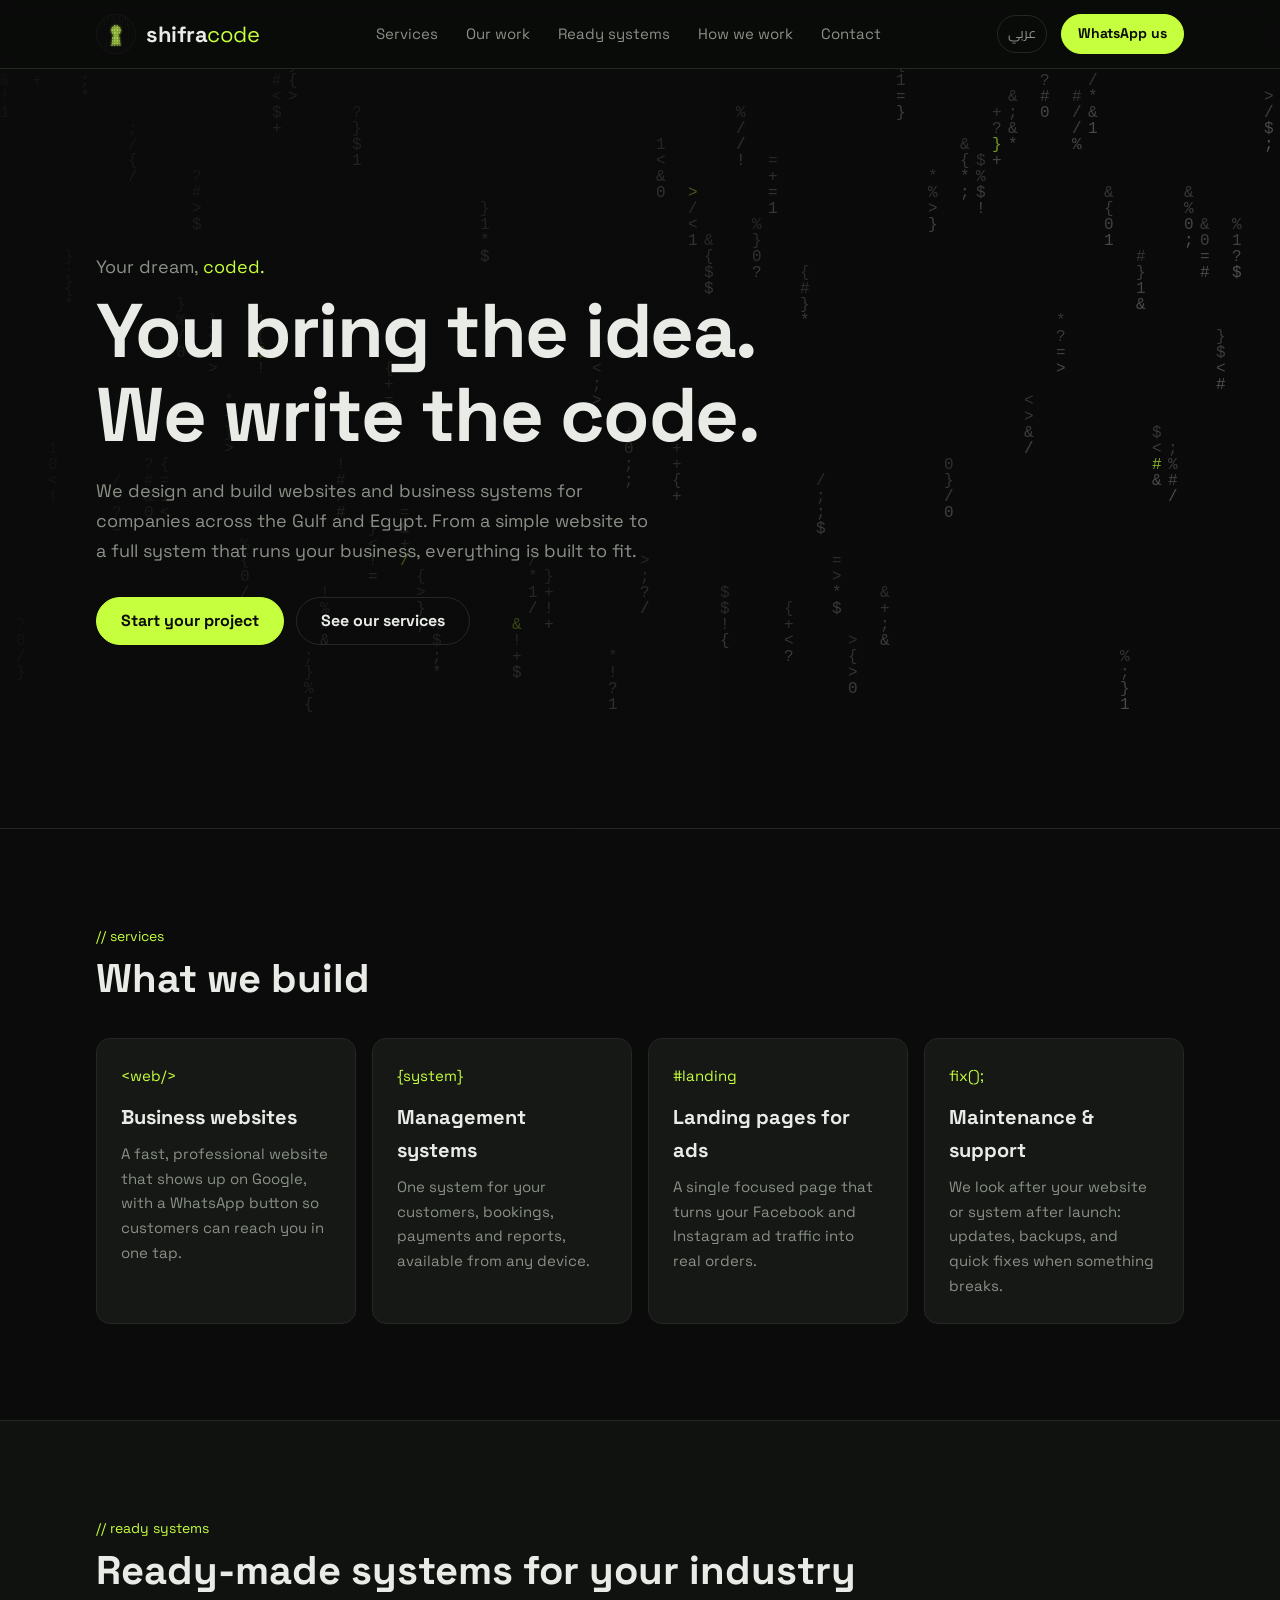
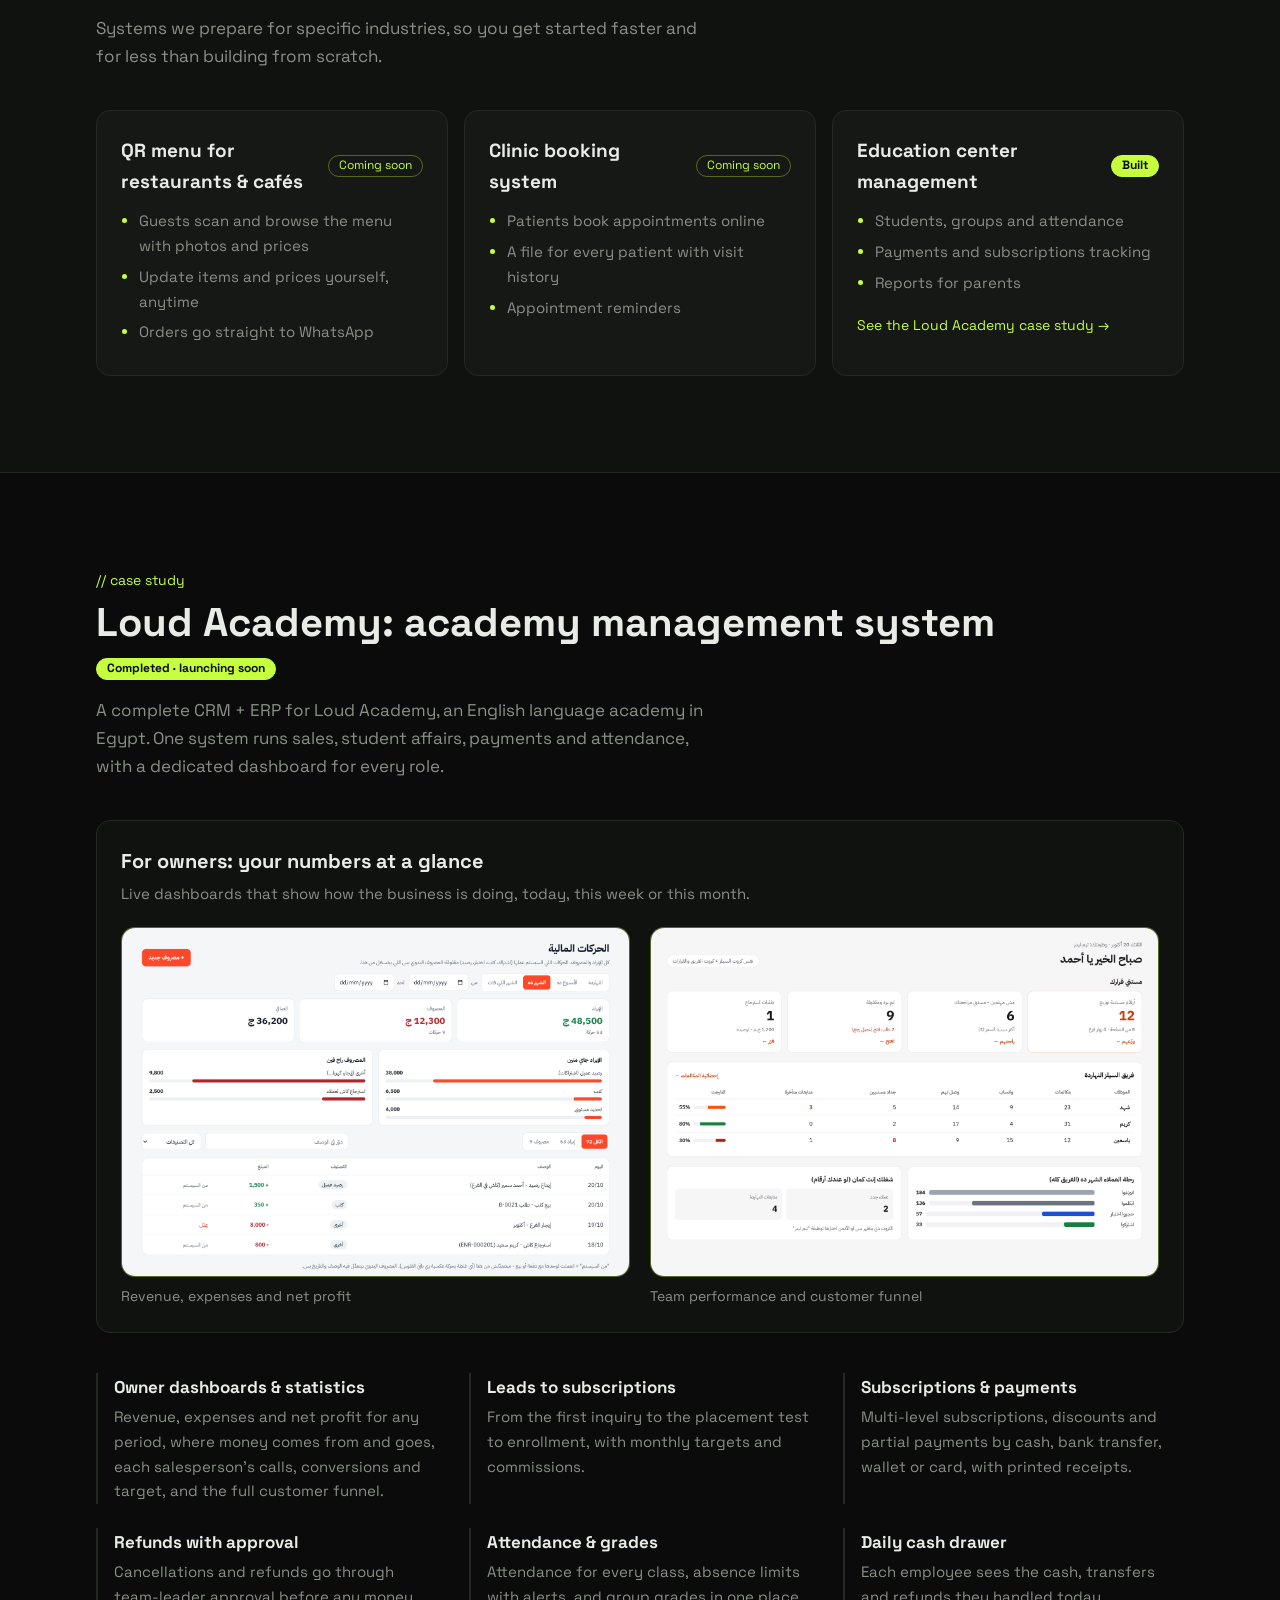
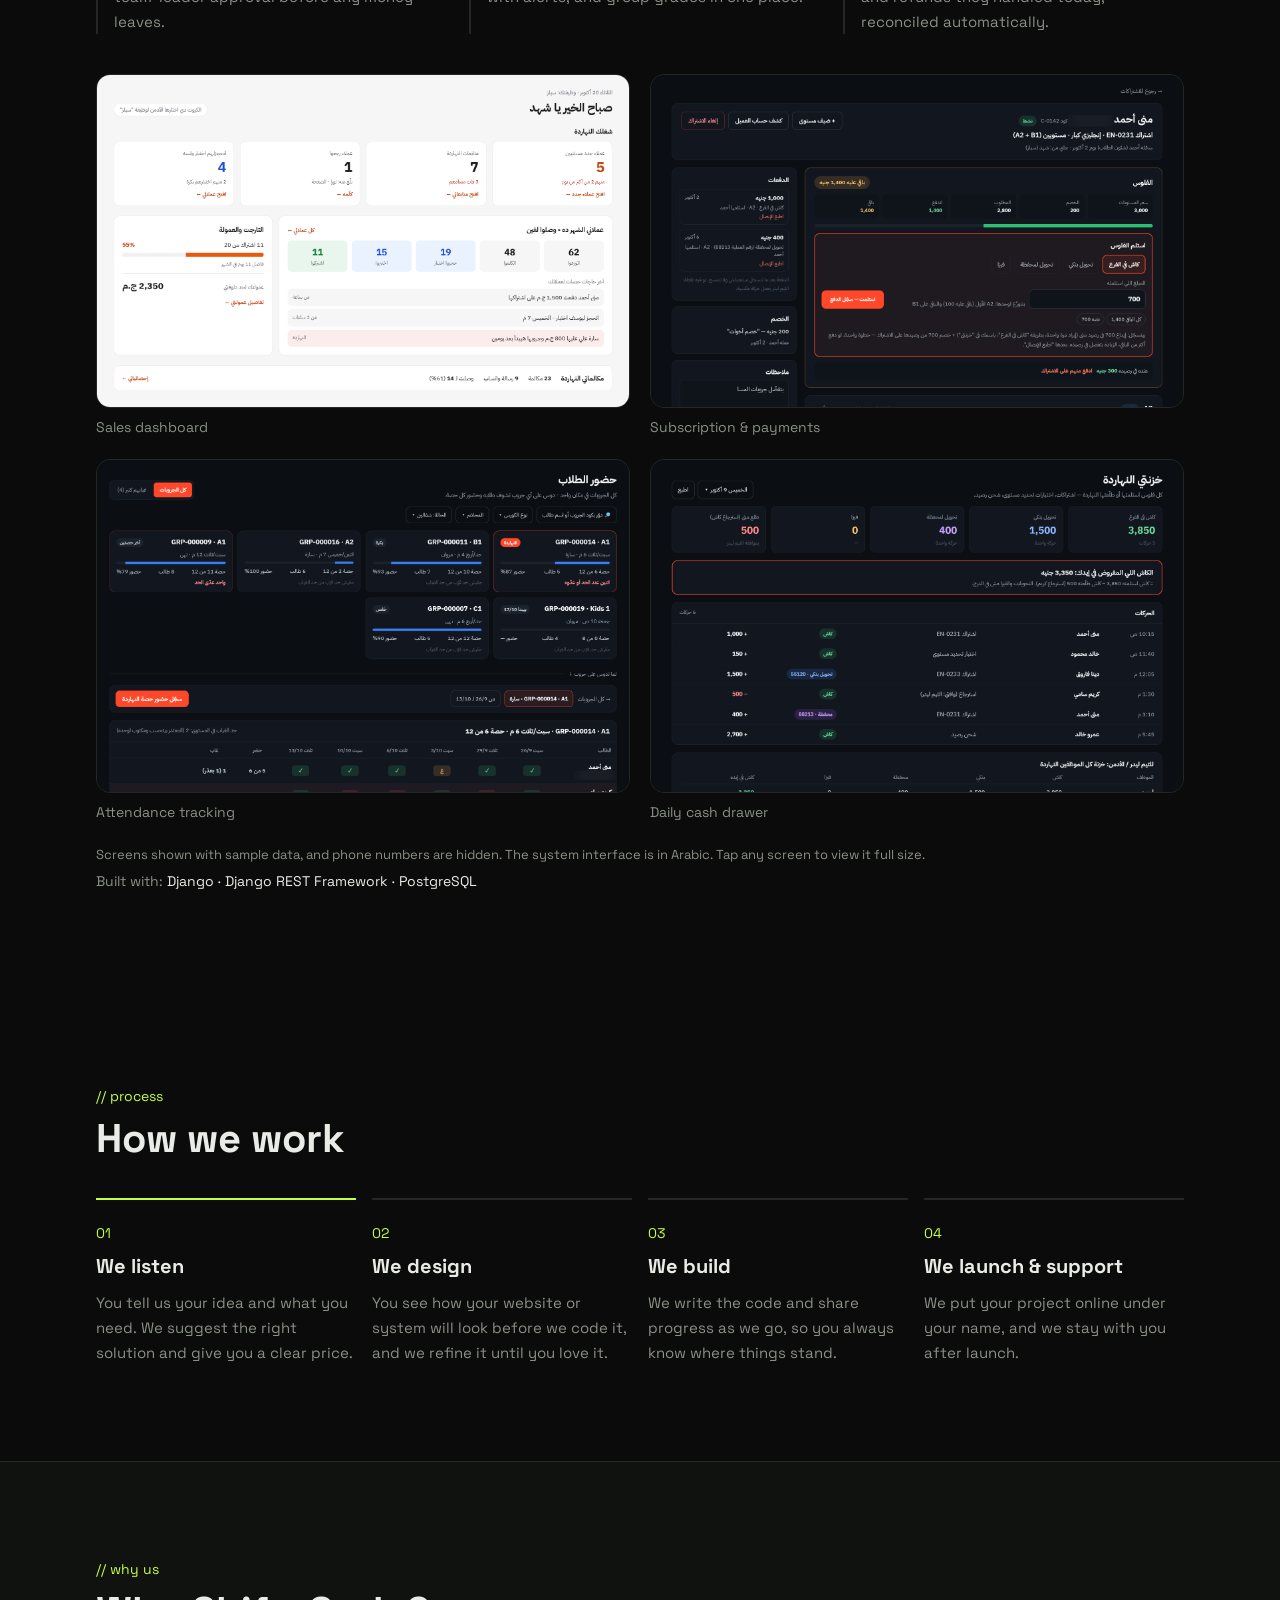
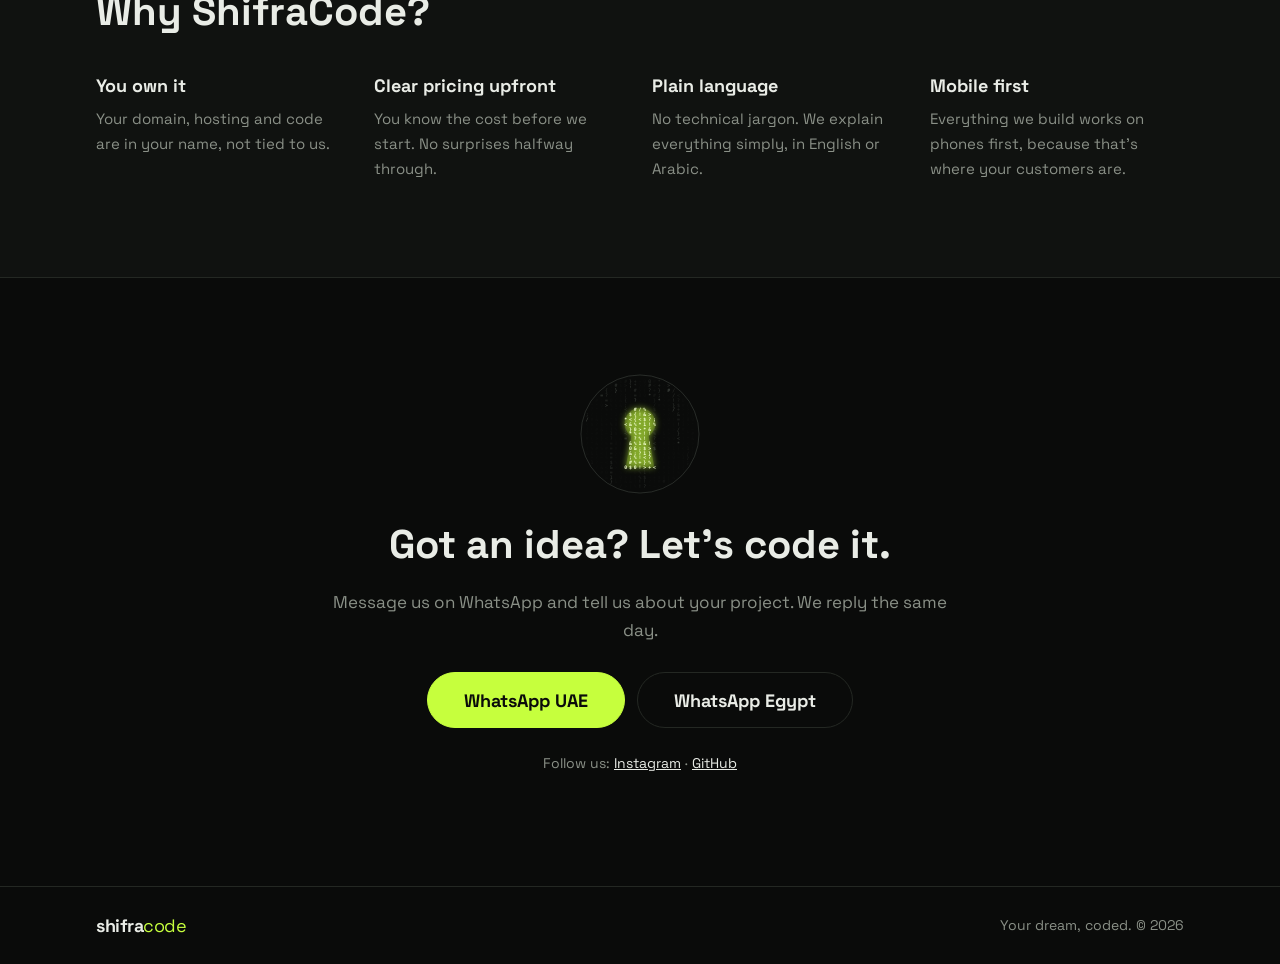
==== index.html @ d81c8a31 "Feature owner dashboards and statistics in the Loud Academy case study Co-Authored-By: Claude Opus 5" ====
<!doctype html>
<html lang="en" dir="ltr">
<head>
  <meta charset="utf-8">
  <meta name="viewport" content="width=device-width, initial-scale=1">
  <title>ShifraCode | Websites &amp; business systems</title>
  <meta name="description" content="ShifraCode designs and builds websites and business systems for companies in the Gulf and Egypt. Your dream, coded.">
  <meta name="theme-color" content="#0A0B0A">

  <!-- How the link looks when shared on WhatsApp or Facebook -->
  <meta property="og:title" content="ShifraCode">
  <meta property="og:description" content="Websites and business systems. Your dream, coded.">
  <meta property="og:image" content="https://shifracode.github.io/assets/share.png">
  <meta property="og:url" content="https://shifracode.github.io/">
  <meta property="og:type" content="website">
  <meta property="og:locale" content="en_US">
  <link rel="alternate" hreflang="en" href="https://shifracode.github.io/">
  <link rel="alternate" hreflang="ar" href="https://shifracode.github.io/ar/">

  <link rel="icon" href="assets/logo.svg" type="image/svg+xml">
  <link rel="preconnect" href="https://fonts.googleapis.com">
  <link rel="preconnect" href="https://fonts.gstatic.com" crossorigin>
  <link href="https://fonts.googleapis.com/css2?family=Cairo:wght@400;600;700;800&family=Space+Grotesk:wght@400;500;700&display=swap" rel="stylesheet">
  <link rel="stylesheet" href="style.css">
</head>
<body>

  <!-- ===== Header ===== -->
  <header class="header">
    <div class="container header__inner">
      <a href="./" class="brand" aria-label="ShifraCode home">
        <img src="assets/logo.svg" alt="" width="40" height="40">
        <span class="brand__name"><b>shifra</b><i>code</i></span>
      </a>
      <nav class="nav" aria-label="Main">
        <a href="#services">Services</a>
        <a href="#work">Our work</a>
        <a href="#products">Ready systems</a>
        <a href="#process">How we work</a>
        <a href="#contact">Contact</a>
      </nav>
      <div class="header__actions">
        <a class="lang" href="ar/" hreflang="ar" lang="ar">عربي</a>
        <a class="btn btn--small js-whatsapp" href="#contact">WhatsApp us</a>
      </div>
    </div>
  </header>

  <main id="top">

    <!-- ===== Hero ===== -->
    <section class="hero">
      <canvas class="hero__rain" aria-hidden="true"></canvas>
      <div class="container hero__inner">
        <p class="hero__tag">Your dream, <span>coded.</span></p>
        <h1 class="hero__title">You bring the idea.<br>We write the code.</h1>
        <p class="hero__text">
          We design and build websites and business systems for companies across the Gulf and Egypt.
          From a simple website to a full system that runs your business, everything is built to fit.
        </p>
        <div class="hero__actions">
          <a class="btn js-whatsapp" href="#contact">Start your project</a>
          <a class="btn btn--ghost" href="#services">See our services</a>
        </div>
      </div>
    </section>

    <!-- ===== Services ===== -->
    <section class="section" id="services">
      <div class="container">
        <p class="eyebrow">// services</p>
        <h2 class="section__title">What we build</h2>
        <div class="cards">
          <article class="card">
            <span class="card__code">&lt;web/&gt;</span>
            <h3>Business websites</h3>
            <p>A fast, professional website that shows up on Google, with a WhatsApp button so customers can reach you in one tap.</p>
          </article>
          <article class="card">
            <span class="card__code">{system}</span>
            <h3>Management systems</h3>
            <p>One system for your customers, bookings, payments and reports, available from any device.</p>
          </article>
          <article class="card">
            <span class="card__code">#landing</span>
            <h3>Landing pages for ads</h3>
            <p>A single focused page that turns your Facebook and Instagram ad traffic into real orders.</p>
          </article>
          <article class="card">
            <span class="card__code">fix();</span>
            <h3>Maintenance &amp; support</h3>
            <p>We look after your website or system after launch: updates, backups, and quick fixes when something breaks.</p>
          </article>
        </div>
      </div>
    </section>

    <!-- ===== Ready systems ===== -->
    <section class="section section--alt" id="products">
      <div class="container">
        <p class="eyebrow">// ready systems</p>
        <h2 class="section__title">Ready-made systems for your industry</h2>
        <p class="section__lead">Systems we prepare for specific industries, so you get started faster and for less than building from scratch.</p>
        <div class="products">
          <article class="product">
            <div class="product__head">
              <h3>QR menu for restaurants &amp; cafés</h3>
              <span class="badge">Coming soon</span>
            </div>
            <ul>
              <li>Guests scan and browse the menu with photos and prices</li>
              <li>Update items and prices yourself, anytime</li>
              <li>Orders go straight to WhatsApp</li>
            </ul>
          </article>
          <article class="product">
            <div class="product__head">
              <h3>Clinic booking system</h3>
              <span class="badge">Coming soon</span>
            </div>
            <ul>
              <li>Patients book appointments online</li>
              <li>A file for every patient with visit history</li>
              <li>Appointment reminders</li>
            </ul>
          </article>
          <article class="product">
            <div class="product__head">
              <h3>Education center management</h3>
              <span class="badge badge--done">Built</span>
            </div>
            <ul>
              <li>Students, groups and attendance</li>
              <li>Payments and subscriptions tracking</li>
              <li>Reports for parents</li>
            </ul>
            <a class="product__link" href="#work">See the Loud Academy case study &rarr;</a>
          </article>
        </div>
      </div>
    </section>

    <!-- ===== Case study: Loud Academy ===== -->
    <section class="section" id="work">
      <div class="container">
        <p class="eyebrow">// case study</p>
        <div class="work__head">
          <h2 class="section__title">Loud Academy: academy management system</h2>
          <span class="badge badge--done">Completed · launching soon</span>
        </div>
        <p class="section__lead">A complete CRM + ERP for Loud Academy, an English language academy in Egypt. One system runs sales, student affairs, payments and attendance, with a dedicated dashboard for every role.</p>
        <div class="work__featured">
          <h3 class="work__featured-title">For owners: your numbers at a glance</h3>
          <p class="work__featured-sub">Live dashboards that show how the business is doing, today, this week or this month.</p>
          <div class="shots"><figure class="shot shot--feature"><a href="assets/work/finance.png" target="_blank" rel="noopener"><img src="assets/work/finance.png" alt="Revenue, expenses and net profit" loading="lazy" width="1600" height="1400"></a><figcaption>Revenue, expenses and net profit</figcaption></figure><figure class="shot shot--feature"><a href="assets/work/team.png" target="_blank" rel="noopener"><img src="assets/work/team.png" alt="Team performance and customer funnel" loading="lazy" width="1600" height="1400"></a><figcaption>Team performance and customer funnel</figcaption></figure></div>
        </div>
        <ul class="work__feats"><li class="work__feat"><h3>Owner dashboards &amp; statistics</h3><p>Revenue, expenses and net profit for any period, where money comes from and goes, each salesperson&#39;s calls, conversions and target, and the full customer funnel.</p></li><li class="work__feat"><h3>Leads to subscriptions</h3><p>From the first inquiry to the placement test to enrollment, with monthly targets and commissions.</p></li><li class="work__feat"><h3>Subscriptions &amp; payments</h3><p>Multi-level subscriptions, discounts and partial payments by cash, bank transfer, wallet or card, with printed receipts.</p></li><li class="work__feat"><h3>Refunds with approval</h3><p>Cancellations and refunds go through team-leader approval before any money leaves.</p></li><li class="work__feat"><h3>Attendance &amp; grades</h3><p>Attendance for every class, absence limits with alerts, and group grades in one place.</p></li><li class="work__feat"><h3>Daily cash drawer</h3><p>Each employee sees the cash, transfers and refunds they handled today, reconciled automatically.</p></li></ul>
        <div class="shots"><figure class="shot"><a href="assets/work/sales.png" target="_blank" rel="noopener"><img src="assets/work/sales.png" alt="Sales dashboard" loading="lazy" width="1600" height="1000"></a><figcaption>Sales dashboard</figcaption></figure><figure class="shot"><a href="assets/work/subscription.png" target="_blank" rel="noopener"><img src="assets/work/subscription.png" alt="Subscription &amp; payments" loading="lazy" width="1600" height="1000"></a><figcaption>Subscription &amp; payments</figcaption></figure><figure class="shot"><a href="assets/work/attendance.png" target="_blank" rel="noopener"><img src="assets/work/attendance.png" alt="Attendance tracking" loading="lazy" width="1600" height="1000"></a><figcaption>Attendance tracking</figcaption></figure><figure class="shot"><a href="assets/work/cashbox.png" target="_blank" rel="noopener"><img src="assets/work/cashbox.png" alt="Daily cash drawer" loading="lazy" width="1600" height="1000"></a><figcaption>Daily cash drawer</figcaption></figure></div>
        <p class="work__note">Screens shown with sample data, and phone numbers are hidden. The system interface is in Arabic. Tap any screen to view it full size.</p>
        <p class="work__stack"><span>Built with:</span> <span lang="en" dir="ltr">Django · Django REST Framework · PostgreSQL</span></p>
      </div>
    </section>

    <!-- ===== Process ===== -->
    <section class="section" id="process">
      <div class="container">
        <p class="eyebrow">// process</p>
        <h2 class="section__title">How we work</h2>
        <ol class="steps">
          <li class="step">
            <span class="step__num">01</span>
            <h3>We listen</h3>
            <p>You tell us your idea and what you need. We suggest the right solution and give you a clear price.</p>
          </li>
          <li class="step">
            <span class="step__num">02</span>
            <h3>We design</h3>
            <p>You see how your website or system will look before we code it, and we refine it until you love it.</p>
          </li>
          <li class="step">
            <span class="step__num">03</span>
            <h3>We build</h3>
            <p>We write the code and share progress as we go, so you always know where things stand.</p>
          </li>
          <li class="step">
            <span class="step__num">04</span>
            <h3>We launch &amp; support</h3>
            <p>We put your project online under your name, and we stay with you after launch.</p>
          </li>
        </ol>
      </div>
    </section>

    <!-- ===== Why us ===== -->
    <section class="section section--alt">
      <div class="container">
        <p class="eyebrow">// why us</p>
        <h2 class="section__title">Why ShifraCode?</h2>
        <div class="why">
          <div class="why__item">
            <h3>You own it</h3>
            <p>Your domain, hosting and code are in your name, not tied to us.</p>
          </div>
          <div class="why__item">
            <h3>Clear pricing upfront</h3>
            <p>You know the cost before we start. No surprises halfway through.</p>
          </div>
          <div class="why__item">
            <h3>Plain language</h3>
            <p>No technical jargon. We explain everything simply, in English or Arabic.</p>
          </div>
          <div class="why__item">
            <h3>Mobile first</h3>
            <p>Everything we build works on phones first, because that's where your customers are.</p>
          </div>
        </div>
      </div>
    </section>

    <!-- ===== Contact ===== -->
    <section class="section contact" id="contact">
      <div class="container contact__inner">
        <img class="contact__logo" src="assets/logo.svg" alt="" width="120" height="120">
        <h2 class="section__title">Got an idea? Let's code it.</h2>
        <p class="section__lead">Message us on WhatsApp and tell us about your project. We reply the same day.</p>
        <div class="contact__buttons">
          <a class="btn btn--big js-whatsapp" data-wa="ae" href="#contact">WhatsApp UAE</a>
          <a class="btn btn--big btn--ghost js-whatsapp" data-wa="eg" href="#contact">WhatsApp Egypt</a>
        </div>
        <p class="contact__note">
          Follow us: <a href="https://www.instagram.com/shifracode" target="_blank" rel="noopener">Instagram</a>
          · <a href="https://github.com/shifracode" target="_blank" rel="noopener">GitHub</a>
        </p>
      </div>
    </section>

  </main>

  <footer class="footer">
    <div class="container footer__inner">
      <span class="brand__name brand__name--small"><b>shifra</b><i>code</i></span>
      <span>Your dream, coded. © <span id="year">2026</span></span>
    </div>
  </footer>

  <script src="script.js"></script>
</body>
</html>
---- style.css ----
/* =========================================
   ShifraCode: ألوان البراند
   غيّر أي لون هنا، وهيتغير في الموقع كله
   ========================================= */
:root {
  --bg: #0A0B0A;        /* الخلفية (فحمي) */
  --bg-alt: #101210;    /* خلفية الأقسام التانية */
  --card: #151815;      /* خلفية الكروت */
  --line: #242823;      /* الخطوط الفاصلة */
  --lime: #C6FF3D;      /* الليموني: استخدمه قليل */
  --lime-soft: #F3FFD2; /* ليموني فاتح */
  --rain: #5B615A;      /* لون الكود اللي نازل */
  --text: #E9ECE6;      /* النص الأساسي */
  --muted: #8A9087;     /* النص الثانوي */

  --font-ar: "Cairo", system-ui, sans-serif;
  --font-en: "Space Grotesk", system-ui, sans-serif;
  --radius: 14px;
}

* { box-sizing: border-box; }

html { scroll-behavior: smooth; }
section[id] { scroll-margin-top: 72px; } /* علشان الهيدر ما يغطيش عنوان القسم */

body {
  margin: 0;
  background: var(--bg);
  color: var(--text);
  font-family: var(--font-ar);
  line-height: 1.8;
  -webkit-font-smoothing: antialiased;
}

img { max-width: 100%; display: block; }
a { color: inherit; }

[lang="en"] { font-family: var(--font-en); }
[lang="ar"] { font-family: var(--font-ar); }
html[lang="en"] body { font-family: var(--font-en); line-height: 1.65; }
html[lang="en"] .hero__title { letter-spacing: -1.5px; line-height: 1.1; }

.container {
  width: 100%;
  max-width: 1120px;
  margin: 0 auto;
  padding: 0 16px;
}

/* ===== الأزرار ===== */
.btn {
  display: inline-flex;
  align-items: center;
  justify-content: center;
  min-height: 48px;
  padding: 0 24px;
  border-radius: 999px;
  background: var(--lime);
  color: #0A0B0A;
  font-weight: 700;
  text-decoration: none;
  border: 1px solid var(--lime);
  white-space: nowrap;
  transition: transform .15s ease, box-shadow .15s ease;
}
.btn:hover { transform: translateY(-2px); box-shadow: 0 8px 24px rgba(198, 255, 61, .18); }
.btn:focus-visible { outline: 2px solid var(--lime-soft); outline-offset: 3px; }
.btn--ghost { background: transparent; color: var(--text); border-color: var(--line); }
.btn--ghost:hover { border-color: var(--muted); box-shadow: none; }
.btn--small { min-height: 40px; padding: 0 16px; font-size: 14px; }
.btn--big { min-height: 56px; padding: 0 36px; font-size: 18px; }

/* ===== الهيدر ===== */
.header {
  position: sticky;
  top: 0;
  z-index: 10;
  background: rgba(10, 11, 10, .82);
  backdrop-filter: blur(10px);
  border-bottom: 1px solid var(--line);
}
.header__inner {
  display: flex;
  align-items: center;
  justify-content: space-between;
  gap: 16px;
  min-height: 68px;
}
.brand { display: flex; align-items: center; gap: 10px; text-decoration: none; direction: ltr; }
.brand img { width: 40px; height: 40px; }
.brand__name { font-family: var(--font-en); font-size: 22px; letter-spacing: -.5px; direction: ltr; }
.brand__name b { font-weight: 700; color: var(--text); }
.brand__name i { font-style: normal; color: var(--lime); }
.brand__name--small { font-size: 18px; }

.nav { display: flex; gap: 28px; }
.header__actions { display: flex; align-items: center; gap: 14px; }
.lang { color: var(--muted); text-decoration: none; font-size: 14px; padding: 6px 10px; border: 1px solid var(--line); border-radius: 999px; }
.lang:hover { color: var(--text); border-color: var(--muted); }
.nav a { color: var(--muted); text-decoration: none; font-size: 15px; }
.nav a:hover { color: var(--text); }

/* ===== الواجهة ===== */
.hero {
  position: relative;
  overflow: hidden;
  min-height: min(calc(100vh - 68px), 760px);
  display: flex;
  align-items: center;
  border-bottom: 1px solid var(--line);
}
.hero__rain {
  position: absolute;
  inset: 0;
  width: 100%;
  height: 100%;
}
.hero::after { /* تعتيم من الأطراف علشان الكلام يبان */
  content: "";
  position: absolute;
  inset: 0;
  /* بيغمّق ناحية الكلام: يمين في العربي، وشمال في الإنجليزي */
  background: linear-gradient(to left, rgba(10,11,10,.9) 0%, rgba(10,11,10,.6) 45%, rgba(10,11,10,.15) 100%);
}
[dir="ltr"] .hero::after {
  background: linear-gradient(to right, rgba(10,11,10,.9) 0%, rgba(10,11,10,.6) 45%, rgba(10,11,10,.15) 100%);
  pointer-events: none;
}
.hero__inner { position: relative; z-index: 1; padding-top: 64px; padding-bottom: 64px; }
.hero__tag { font-size: 18px; color: var(--muted); margin: 0 0 8px; font-family: var(--font-en); direction: ltr; text-align: start; }
[dir="rtl"] .hero__tag { text-align: right; }
.hero__tag span { color: var(--lime); }
.hero__title {
  font-size: clamp(38px, 7vw, 76px);
  line-height: 1.25;
  font-weight: 800;
  margin: 0 0 20px;
}
.hero__text { max-width: 560px; color: var(--muted); font-size: 18px; margin: 0 0 32px; }
.hero__actions { display: flex; flex-wrap: wrap; gap: 12px; }

/* ===== الأقسام ===== */
.section { padding: 96px 0; }
.section--alt { background: var(--bg-alt); border-top: 1px solid var(--line); border-bottom: 1px solid var(--line); }
.eyebrow { color: var(--lime); font-size: 14px; margin: 0 0 4px; font-family: var(--font-en); text-align: start; }
[dir="rtl"] .eyebrow { direction: ltr; text-align: right; }
.section__title { font-size: clamp(28px, 4vw, 40px); line-height: 1.35; margin: 0 0 16px; font-weight: 800; }
.section__lead { color: var(--muted); max-width: 620px; margin: 0 0 40px; font-size: 17px; }

/* كروت الخدمات */
.cards {
  display: grid;
  grid-template-columns: repeat(auto-fit, minmax(240px, 1fr));
  gap: 16px;
  margin-top: 32px;
}
.card {
  background: var(--card);
  border: 1px solid var(--line);
  border-radius: var(--radius);
  padding: 24px;
  transition: border-color .2s ease;
}
.card:hover { border-color: #3a4038; }
.card__code { display: inline-block; color: var(--lime); font-size: 15px; margin-bottom: 12px; direction: ltr; font-family: var(--font-en); }
.card h3 { margin: 0 0 8px; font-size: 20px; }
.card p { margin: 0; color: var(--muted); font-size: 15px; }

/* الأنظمة الجاهزة */
.products {
  display: grid;
  grid-template-columns: repeat(auto-fit, minmax(280px, 1fr));
  gap: 16px;
}
.product {
  background: var(--card);
  border: 1px solid var(--line);
  border-radius: var(--radius);
  padding: 24px;
}
.product__head { display: flex; align-items: center; justify-content: space-between; gap: 12px; margin-bottom: 12px; }
.product h3 { margin: 0; font-size: 19px; }
.badge {
  flex-shrink: 0;
  font-size: 12px;
  color: var(--lime);
  border: 1px solid rgba(198, 255, 61, .35);
  border-radius: 999px;
  padding: 0 10px;
}
.product ul { margin: 0; padding: 0; padding-inline-start: 18px; color: var(--muted); font-size: 15px; }
.product li { margin-bottom: 6px; }
.product li::marker { color: var(--lime); }

/* الخطوات */
.steps {
  list-style: none;
  padding: 0;
  margin: 32px 0 0;
  display: grid;
  grid-template-columns: repeat(auto-fit, minmax(220px, 1fr));
  gap: 16px;
}
.step { border-top: 2px solid var(--line); padding-top: 20px; }
.step:first-child { border-top-color: var(--lime); }
.step__num { color: var(--lime); font-size: 14px; font-family: var(--font-en); }
.step h3 { margin: 4px 0 8px; font-size: 20px; }
.step p { margin: 0; color: var(--muted); font-size: 15px; }

/* ليه إحنا */
.why {
  display: grid;
  grid-template-columns: repeat(auto-fit, minmax(220px, 1fr));
  gap: 32px 24px;
  margin-top: 32px;
}
.why__item h3 { margin: 0 0 6px; font-size: 18px; }
.why__item p { margin: 0; color: var(--muted); font-size: 15px; }

/* التواصل */
.contact { text-align: center; }
.contact__inner { display: flex; flex-direction: column; align-items: center; }
.contact__logo { width: 120px; height: 120px; margin-bottom: 24px; }
.contact .section__lead { margin-left: auto; margin-right: auto; margin-bottom: 28px; }
.contact__buttons { display: flex; flex-wrap: wrap; justify-content: center; gap: 12px; }
.contact__note { color: var(--muted); font-size: 14px; margin-top: 24px; }
.contact__note a { color: var(--text); }

/* الفوتر */
.footer { border-top: 1px solid var(--line); padding: 24px 0; color: var(--muted); font-size: 14px; }
.footer__inner { display: flex; align-items: center; justify-content: space-between; gap: 12px; flex-wrap: wrap; }

/* ===== دراسة الحالة (أعمالنا) ===== */
.badge--done { color: var(--bg); background: var(--lime); border-color: var(--lime); font-weight: 700; }
.product__link { display: inline-block; margin-top: 12px; color: var(--lime); font-size: 14px; text-decoration: none; }
.product__link:hover { text-decoration: underline; }
.work__head { display: flex; align-items: center; flex-wrap: wrap; gap: 8px 16px; margin-bottom: 16px; }
.work__head .section__title { margin: 0; }
.work__feats {
  list-style: none;
  padding: 0;
  margin: 0 0 40px;
  display: grid;
  grid-template-columns: repeat(auto-fit, minmax(260px, 1fr));
  gap: 24px 32px;
}
.work__feat { border-inline-start: 2px solid var(--line); padding-inline-start: 16px; }
.work__feat h3 { margin: 0 0 4px; font-size: 17px; }
.work__feat p { margin: 0; color: var(--muted); font-size: 15px; }
.shots { display: grid; grid-template-columns: repeat(2, 1fr); gap: 20px; }
@media (max-width: 760px) { .shots { grid-template-columns: 1fr; } }
.shot { margin: 0; }
.shot a {
  display: block;
  aspect-ratio: 16 / 10;
  overflow: hidden;
  border: 1px solid var(--line);
  border-radius: var(--radius);
  background: var(--card);
}
.shot img { width: 100%; height: 100%; object-fit: cover; object-position: top center; transition: transform .3s ease; }
.shot a:hover img { transform: scale(1.03); }
.shot a:focus-visible { outline: 2px solid var(--lime); outline-offset: 3px; }
.shot figcaption { color: var(--muted); font-size: 14px; margin-top: 8px; }
.work__featured {
  background: var(--bg-alt);
  border: 1px solid var(--line);
  border-radius: var(--radius);
  padding: 24px;
  margin-bottom: 40px;
}
.work__featured-title { margin: 0 0 4px; font-size: 20px; }
.work__featured-sub { margin: 0 0 20px; color: var(--muted); font-size: 15px; }
.shot--feature a { aspect-ratio: 16 / 11; border-color: rgba(198, 255, 61, .35); }
@media (max-width: 760px) { .work__featured { padding: 16px; } }
.work__note { color: var(--muted); font-size: 13px; margin: 20px 0 4px; }
.work__stack { font-size: 14px; margin: 0; }
.work__stack span:first-child { color: var(--muted); }
@media (prefers-reduced-motion: reduce) { .shot img { transition: none; } }

/* ===== الموبايل ===== */
@media (max-width: 760px) {
  .nav { display: none; }
  .header__actions { gap: 8px; }
  .section { padding: 72px 0; }
  .hero { min-height: auto; }
  .hero::after, [dir="ltr"] .hero::after { background: rgba(10, 11, 10, .8); } /* الكلام واخد العرض كله، فنعتّم الخلفية كلها */
  .hero__inner { padding-top: 72px; padding-bottom: 72px; }
  .hero__text { font-size: 16px; }
  .brand__name { font-size: 20px; }
}

/* لو المستخدم مشغّل "تقليل الحركة" */
@media (prefers-reduced-motion: reduce) {
  html { scroll-behavior: auto; }
  .btn { transition: none; }
}
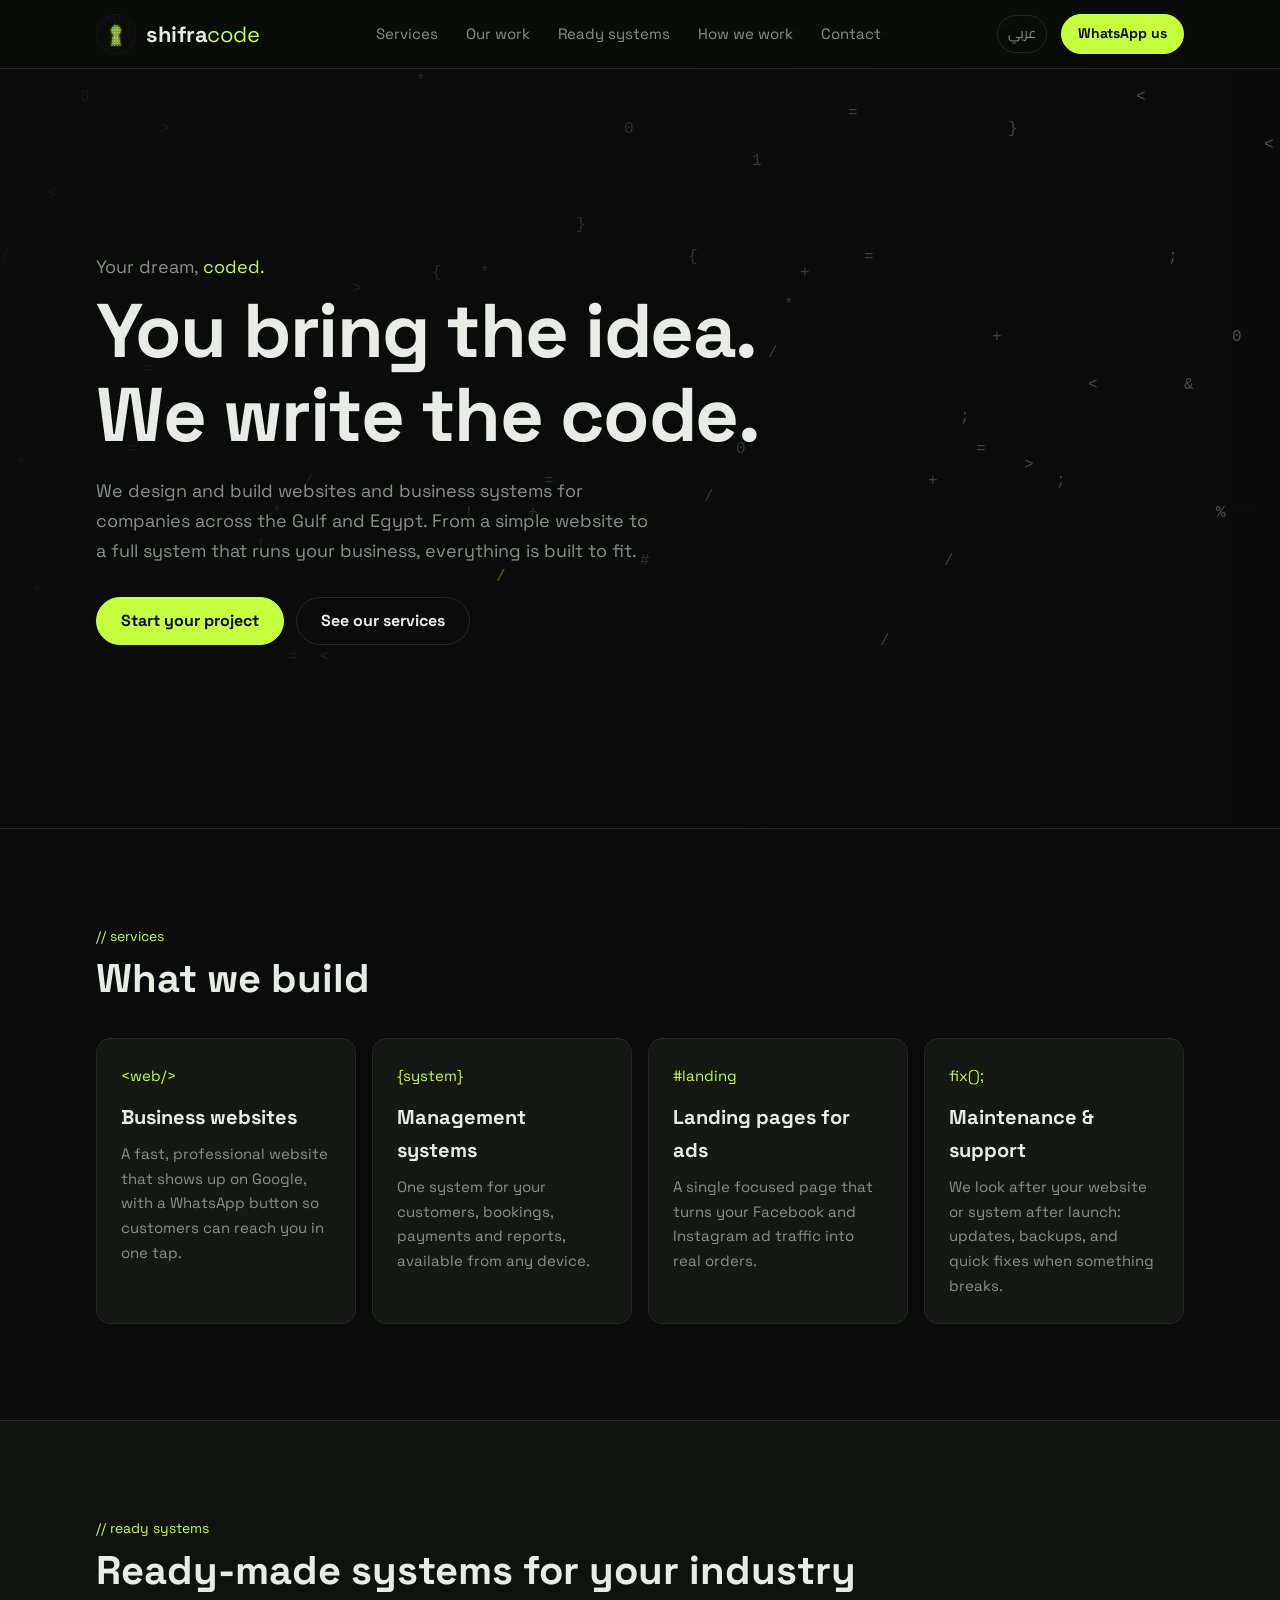
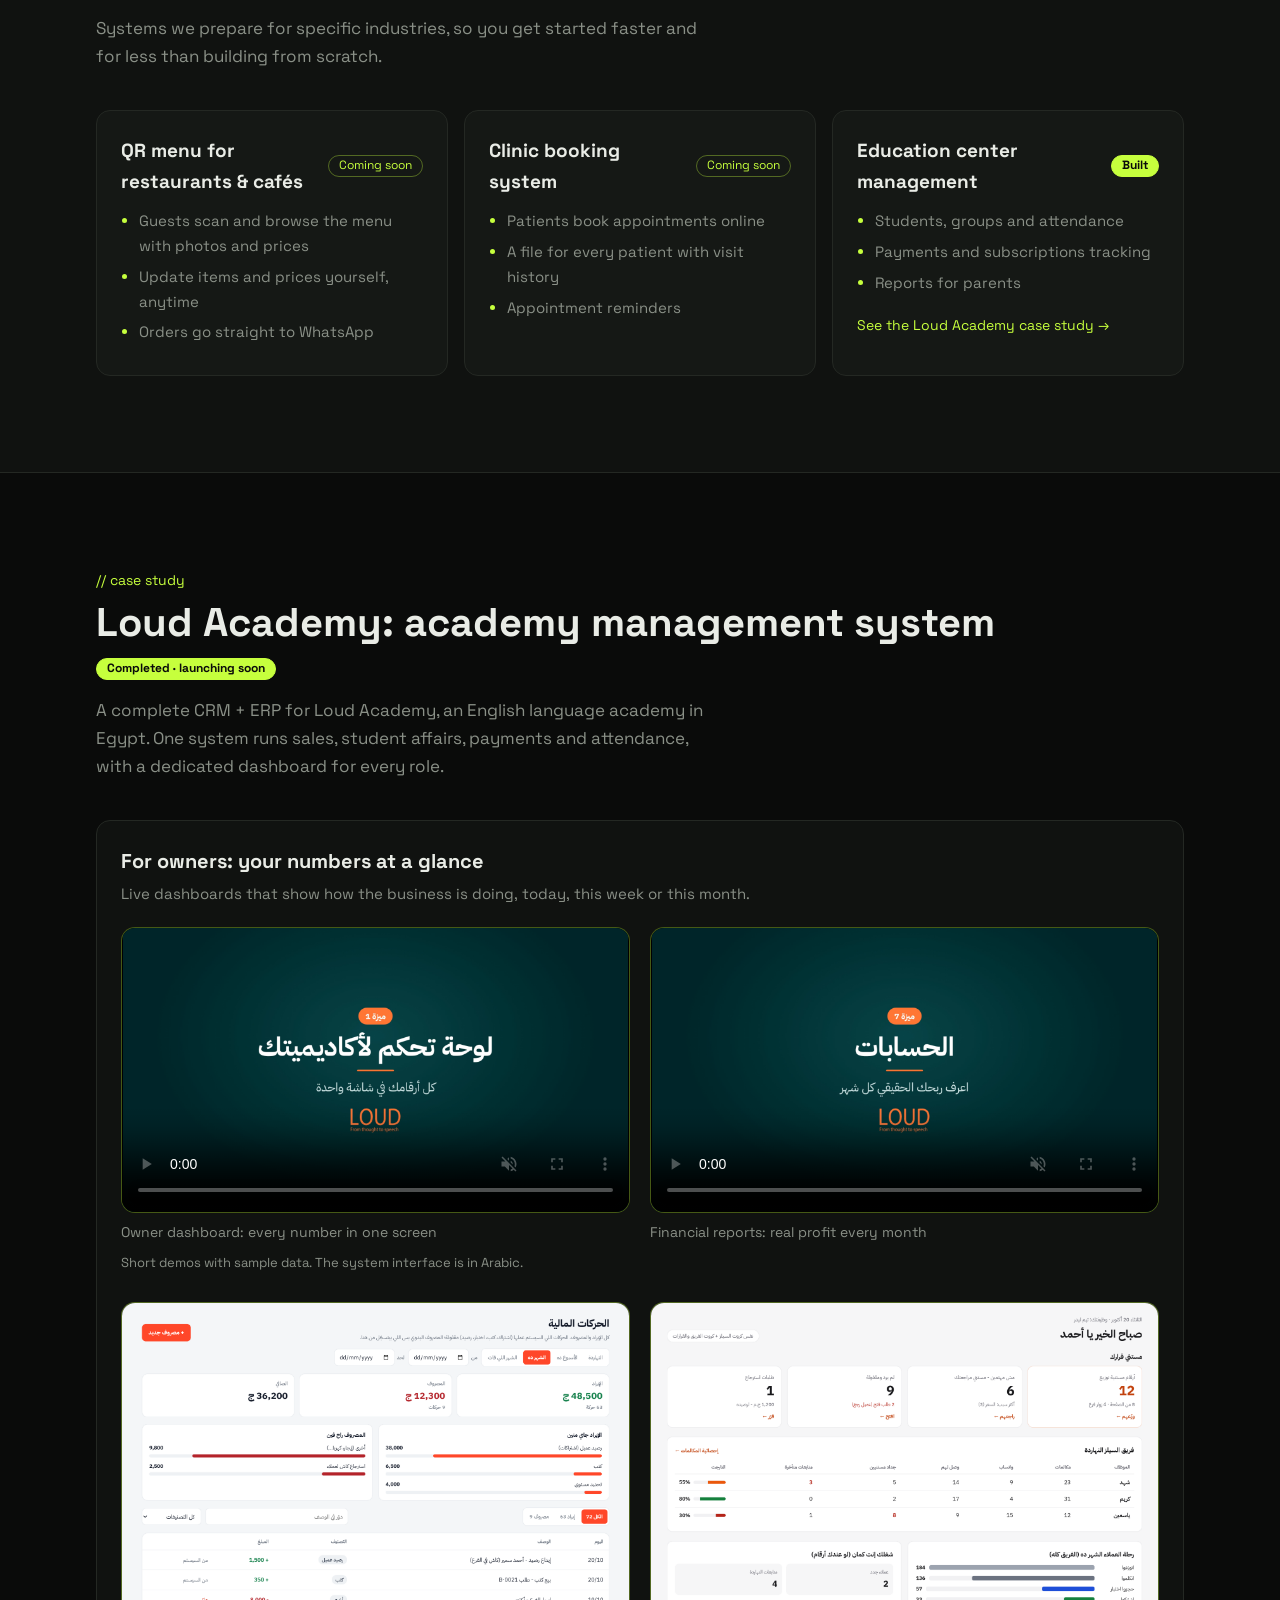
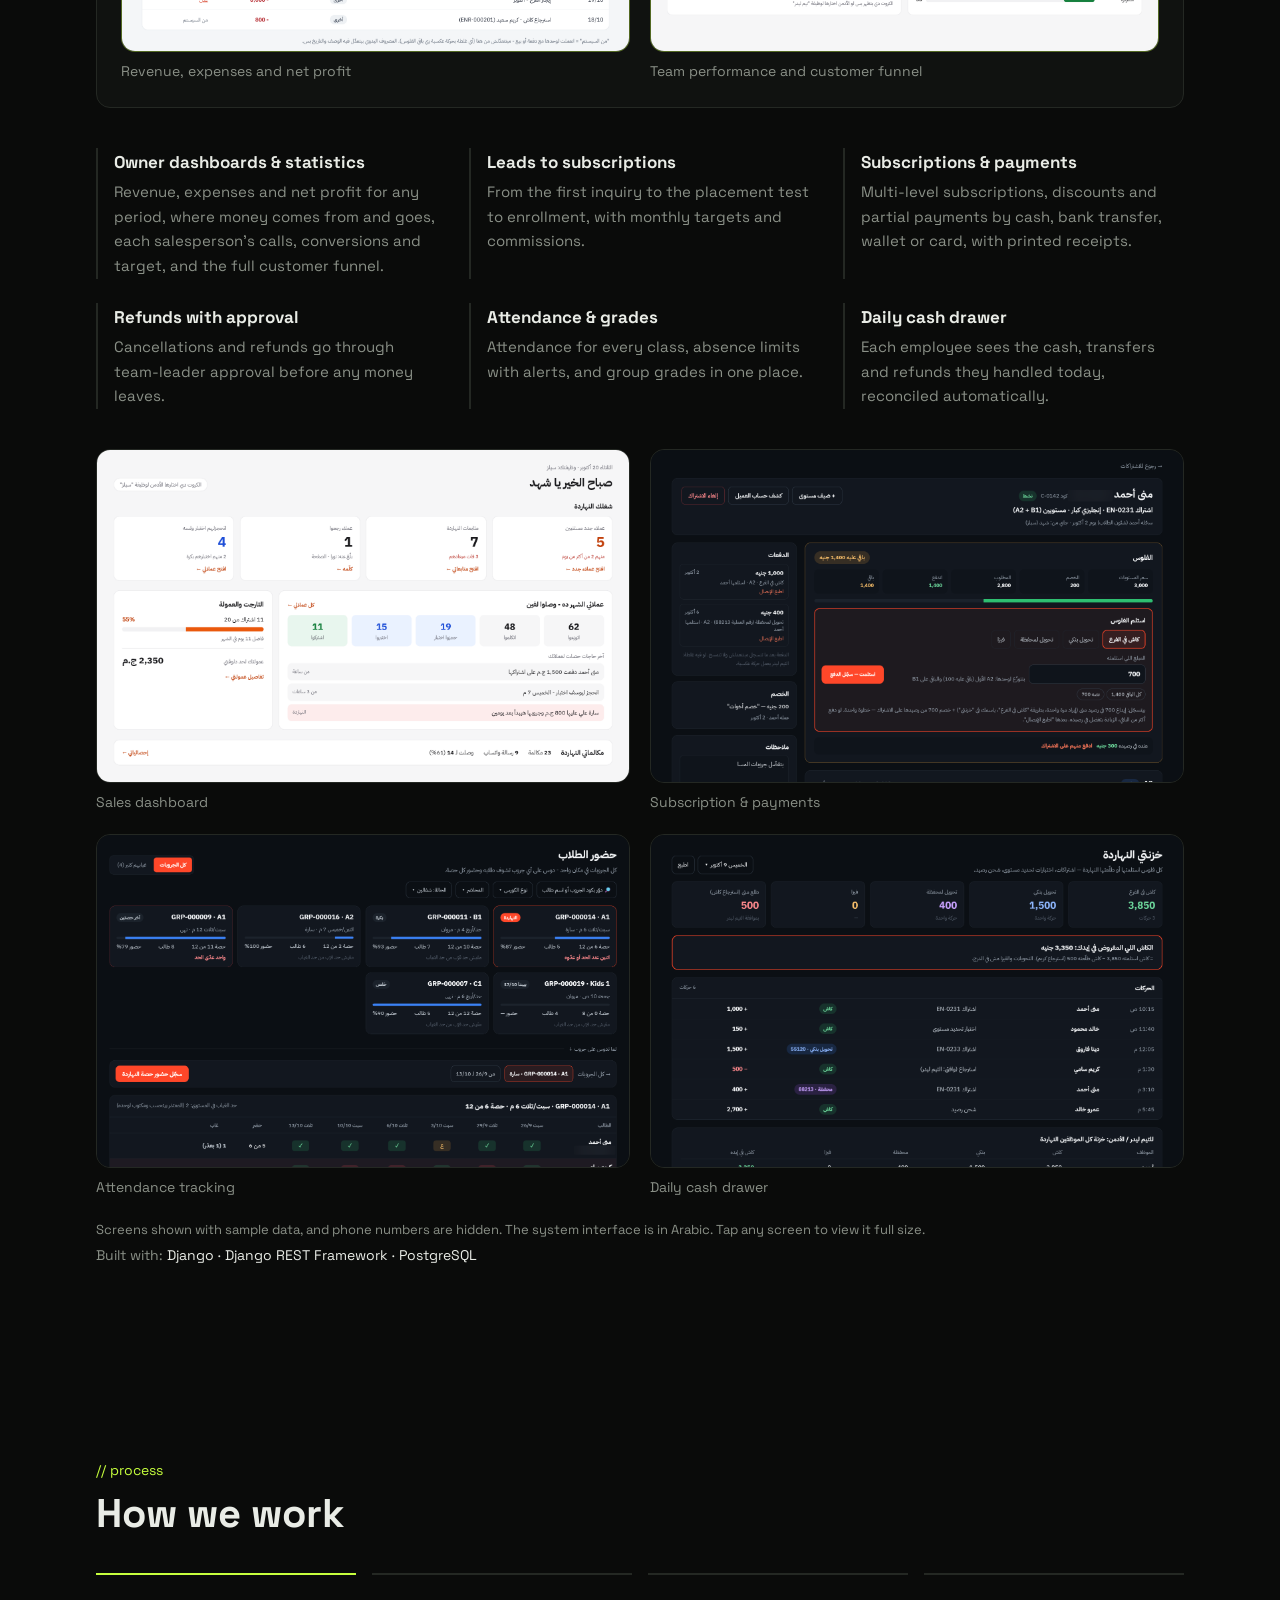
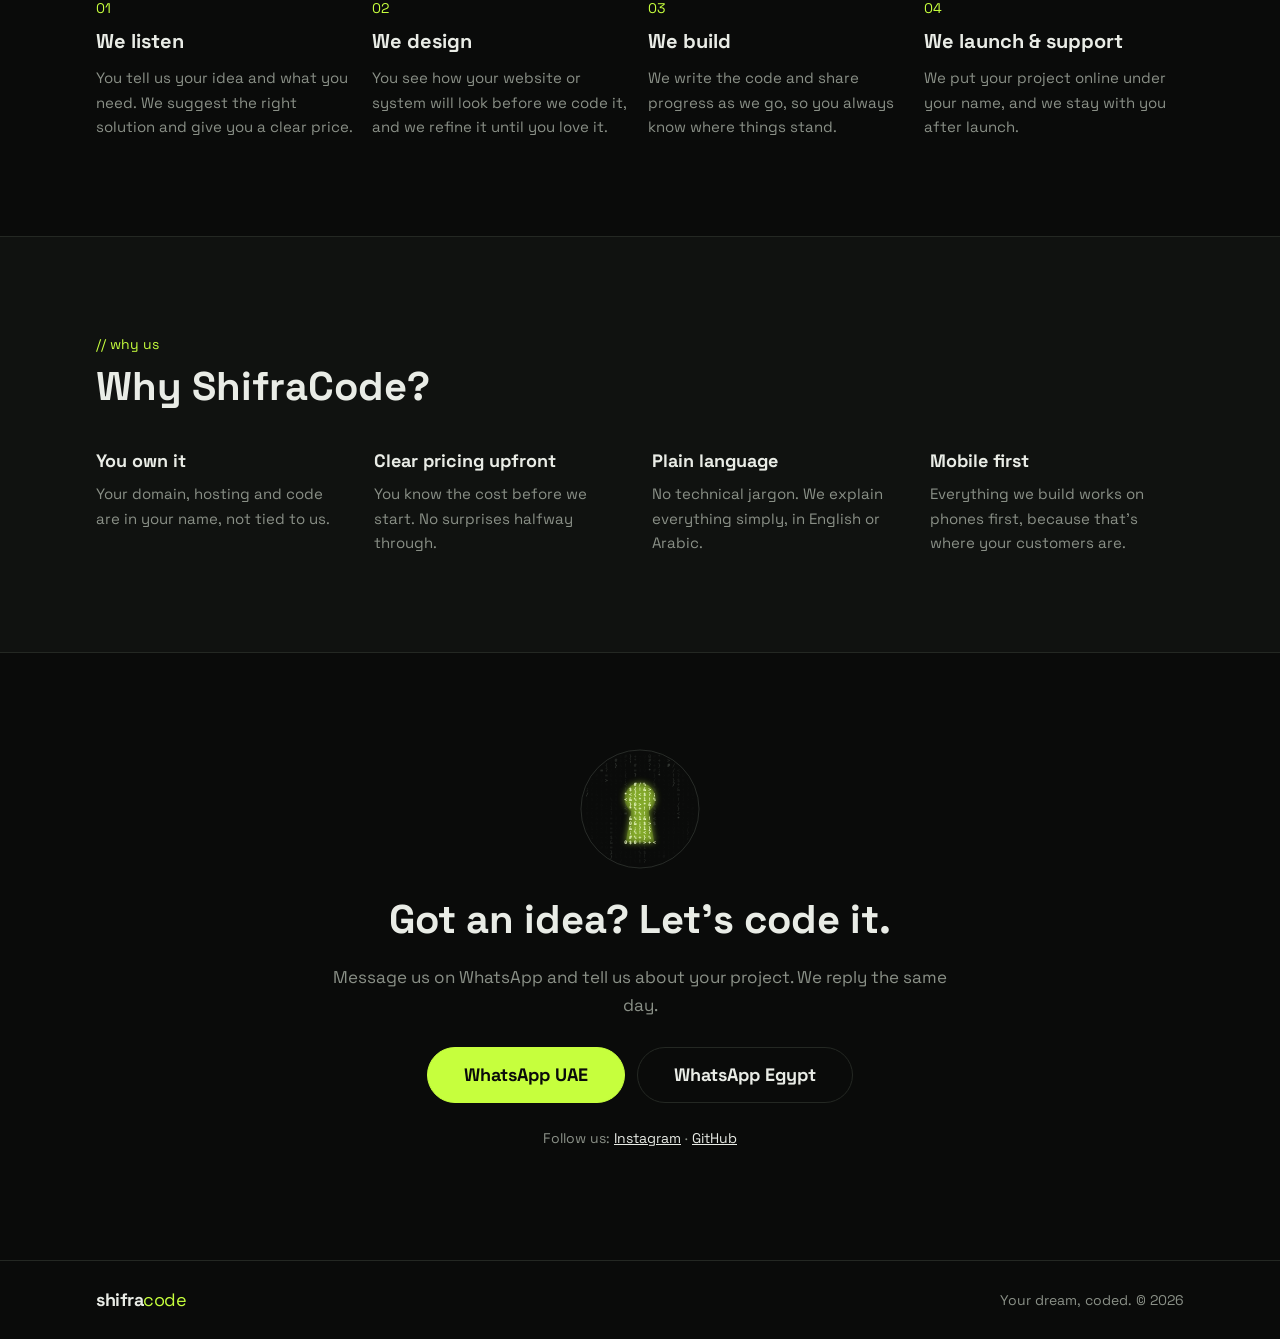
==== commit 68e5f7f7: "Add Loud Academy dashboard and finance demo videos Co-Authored-By: Claude Opus 5.5 <noreply@anthropi" ====
--- a/index.html
+++ b/index.html
@@ -152,6 +152,17 @@
         <div class="work__featured">
           <h3 class="work__featured-title">For owners: your numbers at a glance</h3>
           <p class="work__featured-sub">Live dashboards that show how the business is doing, today, this week or this month.</p>
+          <div class="demos">
+            <figure class="demo">
+              <video class="demo__video" src="assets/work/loud-dashboard.mp4" poster="assets/work/loud-dashboard-poster.png" autoplay muted loop playsinline controls preload="metadata" width="1920" height="1080" aria-label="Loud Academy dashboard demo video"></video>
+              <figcaption>Owner dashboard: every number in one screen</figcaption>
+            </figure>
+            <figure class="demo">
+              <video class="demo__video" src="assets/work/loud-finance.mp4" poster="assets/work/loud-finance-poster.png" autoplay muted loop playsinline controls preload="metadata" width="1920" height="1080" aria-label="Loud Academy financial reports demo video"></video>
+              <figcaption>Financial reports: real profit every month</figcaption>
+            </figure>
+          </div>
+          <p class="demos__note">Short demos with sample data. The system interface is in Arabic.</p>
           <div class="shots"><figure class="shot shot--feature"><a href="assets/work/finance.png" target="_blank" rel="noopener"><img src="assets/work/finance.png" alt="Revenue, expenses and net profit" loading="lazy" width="1600" height="1400"></a><figcaption>Revenue, expenses and net profit</figcaption></figure><figure class="shot shot--feature"><a href="assets/work/team.png" target="_blank" rel="noopener"><img src="assets/work/team.png" alt="Team performance and customer funnel" loading="lazy" width="1600" height="1400"></a><figcaption>Team performance and customer funnel</figcaption></figure></div>
         </div>
         <ul class="work__feats"><li class="work__feat"><h3>Owner dashboards &amp; statistics</h3><p>Revenue, expenses and net profit for any period, where money comes from and goes, each salesperson&#39;s calls, conversions and target, and the full customer funnel.</p></li><li class="work__feat"><h3>Leads to subscriptions</h3><p>From the first inquiry to the placement test to enrollment, with monthly targets and commissions.</p></li><li class="work__feat"><h3>Subscriptions &amp; payments</h3><p>Multi-level subscriptions, discounts and partial payments by cash, bank transfer, wallet or card, with printed receipts.</p></li><li class="work__feat"><h3>Refunds with approval</h3><p>Cancellations and refunds go through team-leader approval before any money leaves.</p></li><li class="work__feat"><h3>Attendance &amp; grades</h3><p>Attendance for every class, absence limits with alerts, and group grades in one place.</p></li><li class="work__feat"><h3>Daily cash drawer</h3><p>Each employee sees the cash, transfers and refunds they handled today, reconciled automatically.</p></li></ul>
--- a/style.css
+++ b/style.css
@@ -273,6 +273,20 @@
 .work__featured-sub { margin: 0 0 20px; color: var(--muted); font-size: 15px; }
 .shot--feature a { aspect-ratio: 16 / 11; border-color: rgba(198, 255, 61, .35); }
 @media (max-width: 760px) { .work__featured { padding: 16px; } }
+.demos { display: grid; grid-template-columns: repeat(2, 1fr); gap: 20px; }
+@media (max-width: 760px) { .demos { grid-template-columns: 1fr; } }
+.demos__note { color: var(--muted); font-size: 13px; margin: 8px 0 28px; }
+.demo { margin: 0; }
+.demo__video {
+  display: block;
+  width: 100%;
+  height: auto;
+  aspect-ratio: 16 / 9;
+  border: 1px solid rgba(198, 255, 61, .35);
+  border-radius: var(--radius);
+  background: #000;
+}
+.demo figcaption { color: var(--muted); font-size: 14px; margin-top: 8px; }
 .work__note { color: var(--muted); font-size: 13px; margin: 20px 0 4px; }
 .work__stack { font-size: 14px; margin: 0; }
 .work__stack span:first-child { color: var(--muted); }
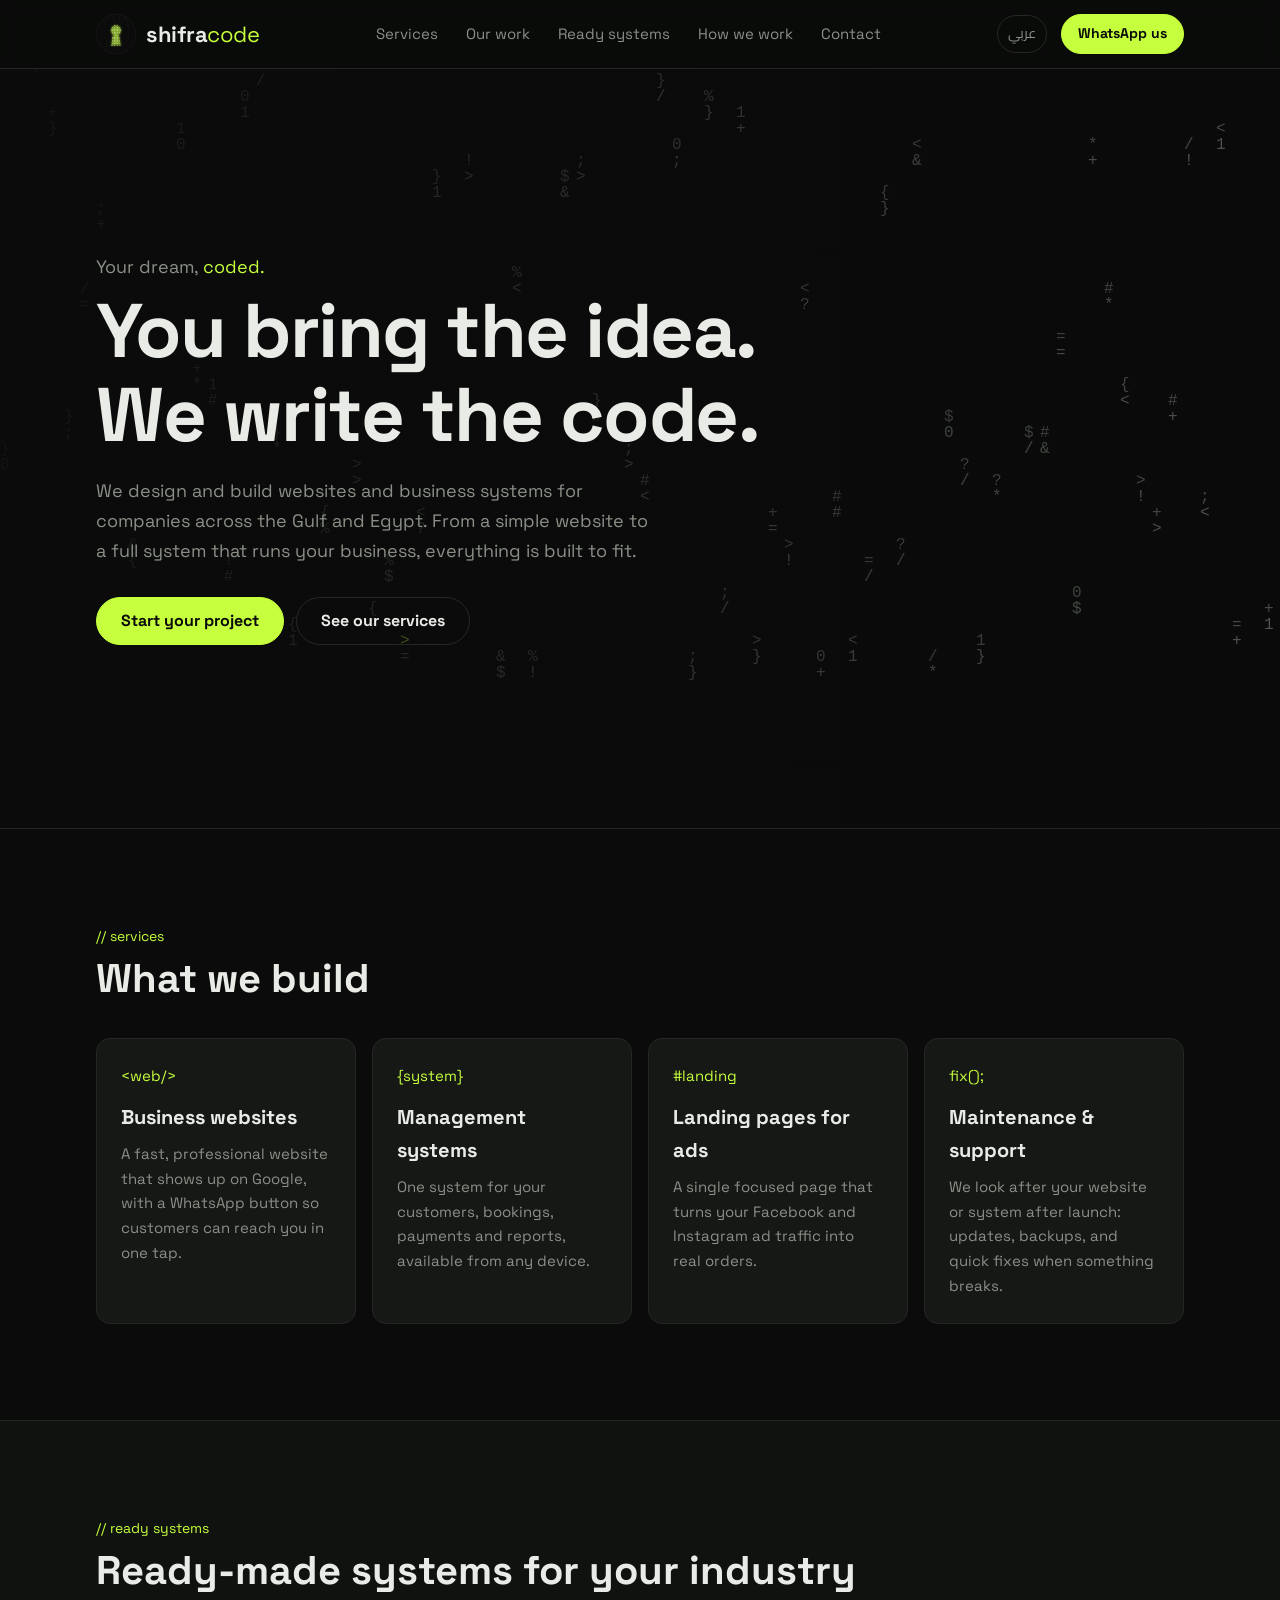
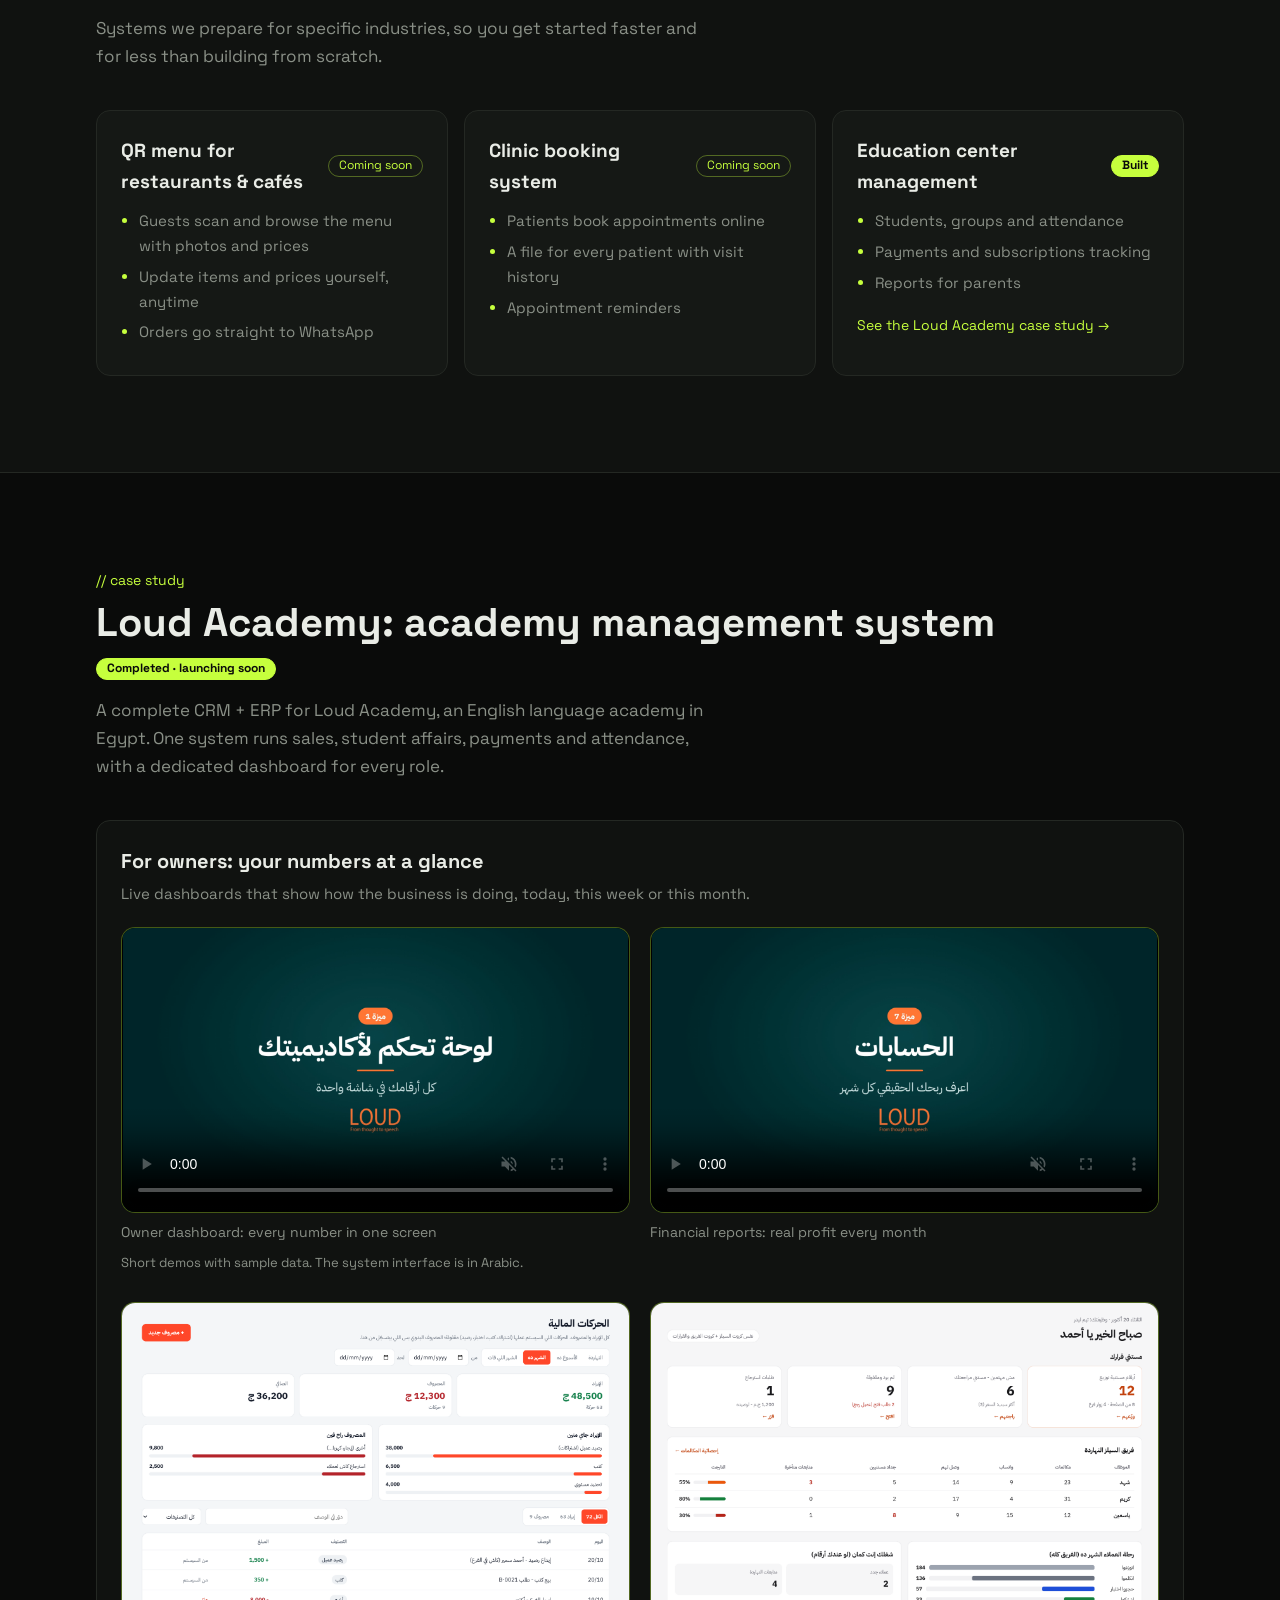
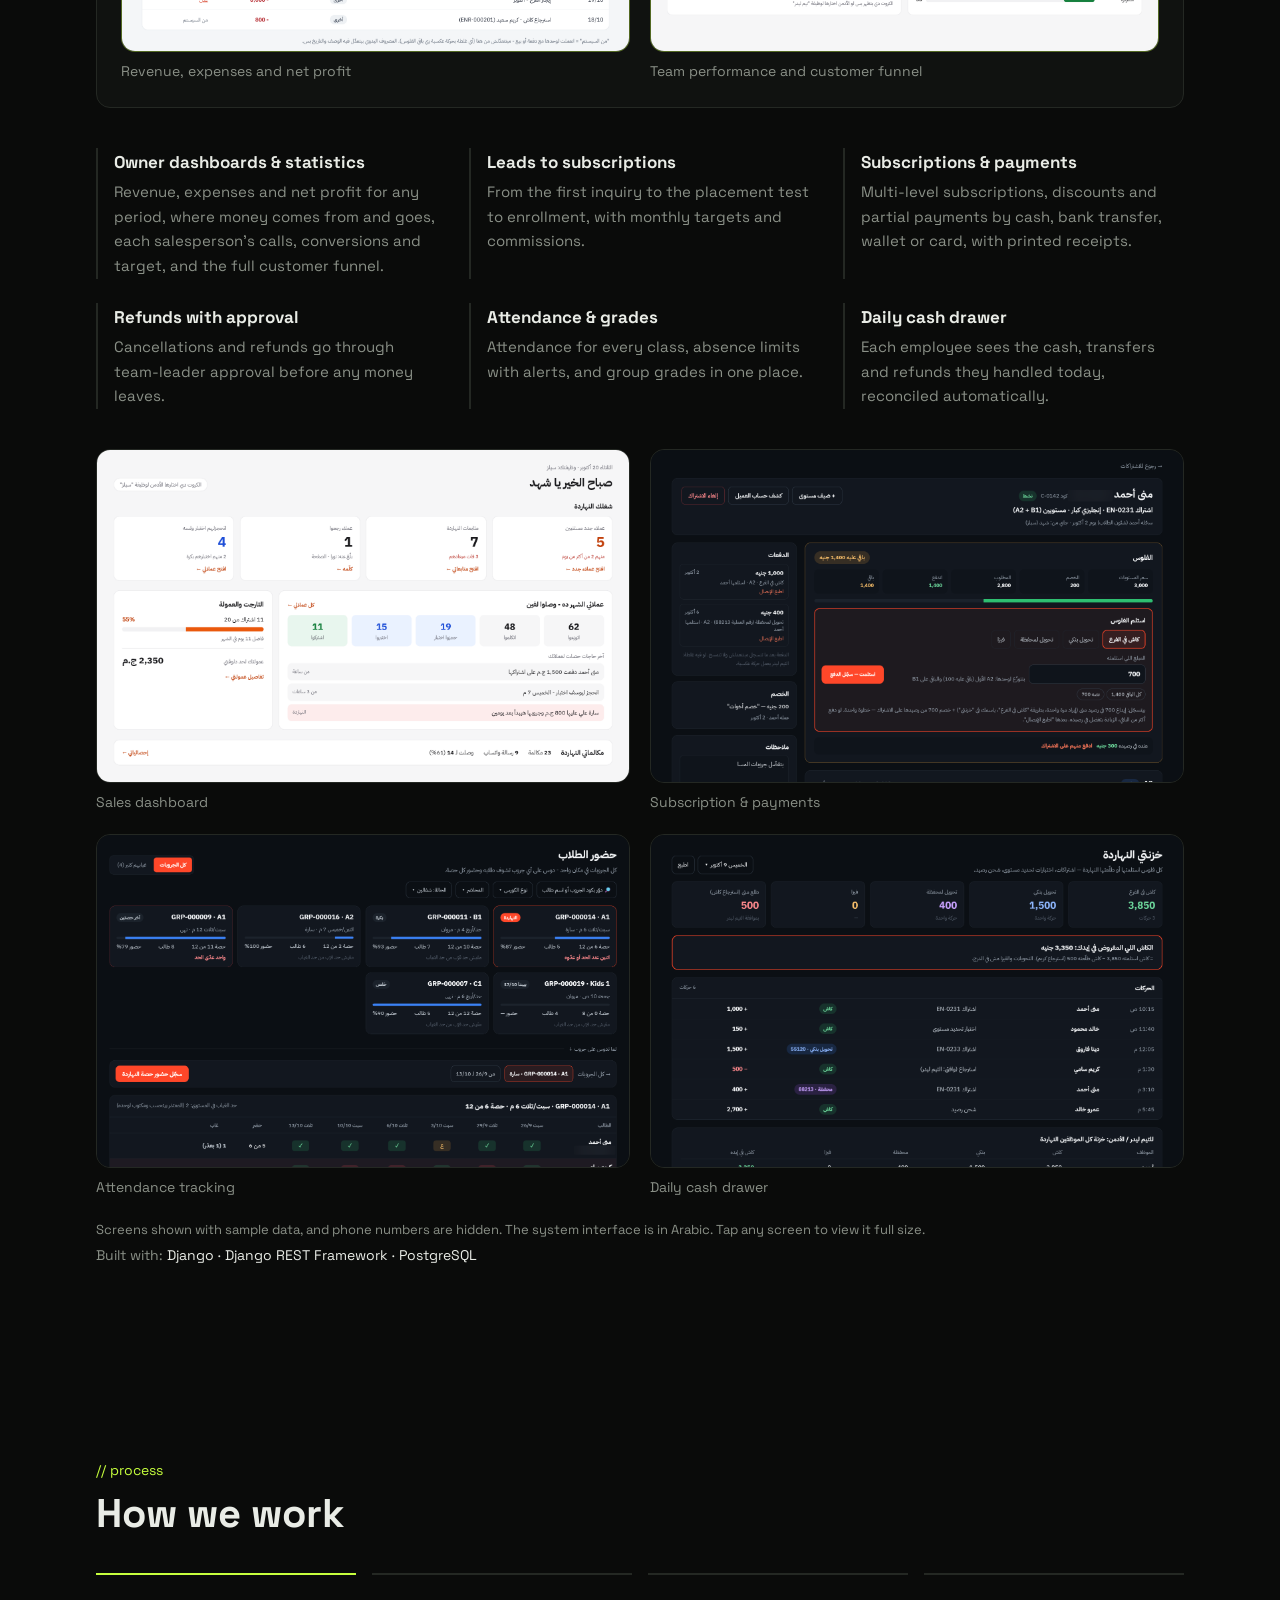
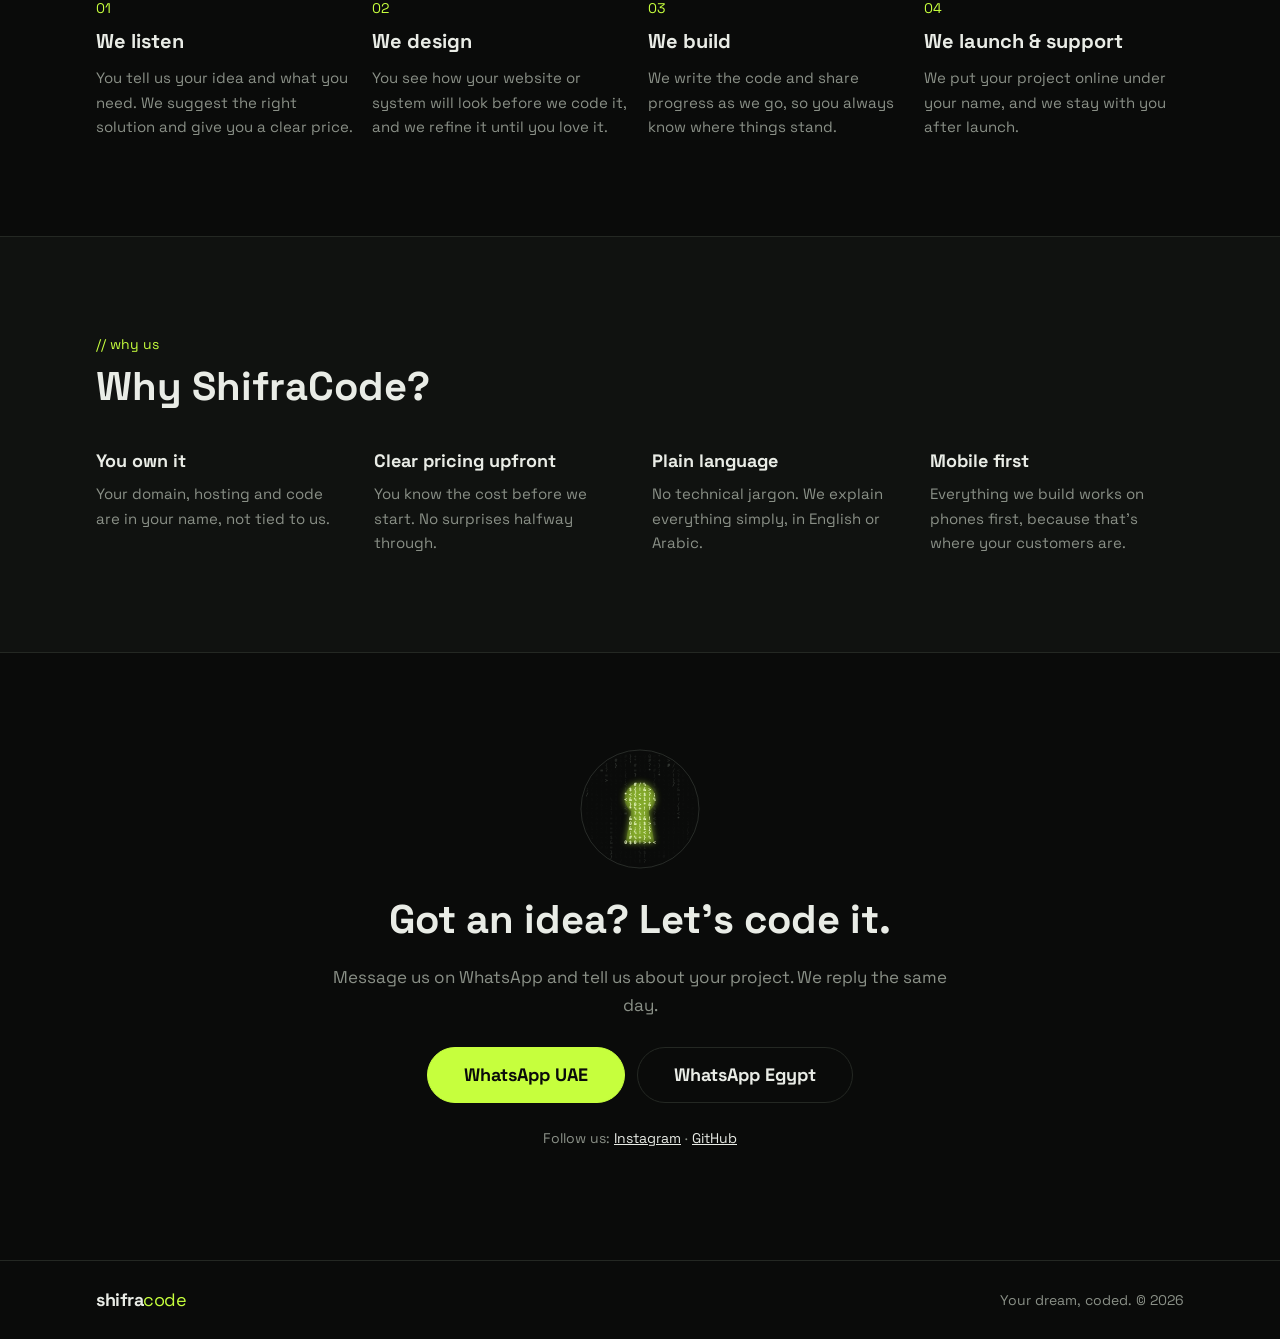
==== commit 3435e4e2: "Prevent horizontal overflow and bust CSS/JS cache Co-Authored-By: Claude Opus 5.5 <noreply@anthropic" ====
--- a/index.html
+++ b/index.html
@@ -21,7 +21,7 @@
   <link rel="preconnect" href="https://fonts.googleapis.com">
   <link rel="preconnect" href="https://fonts.gstatic.com" crossorigin>
   <link href="https://fonts.googleapis.com/css2?family=Cairo:wght@400;600;700;800&family=Space+Grotesk:wght@400;500;700&display=swap" rel="stylesheet">
-  <link rel="stylesheet" href="style.css">
+  <link rel="stylesheet" href="style.css?v=6">
 </head>
 <body>
 
@@ -254,6 +254,6 @@
     </div>
   </footer>
 
-  <script src="script.js"></script>
+  <script src="script.js?v=6"></script>
 </body>
 </html>
--- a/style.css
+++ b/style.css
@@ -32,7 +32,11 @@
   -webkit-font-smoothing: antialiased;
 }
 
-img { max-width: 100%; display: block; }
+img, video, canvas { max-width: 100%; display: block; }
+
+/* ممنوع أي حاجة توسّع الصفحة أكتر من عرض الشاشة (clip مش hidden علشان الهيدر الثابت يفضل شغال) */
+html, body { overflow-x: clip; }
+.cards > *, .products > *, .steps > *, .why > *, .work__feats > *, .shots > *, .demos > * { min-width: 0; }
 a { color: inherit; }
 
 [lang="en"] { font-family: var(--font-en); }
@@ -112,8 +116,9 @@
 .hero__rain {
   position: absolute;
   inset: 0;
-  width: 100%;
-  height: 100%;
+  width: 100% !important;
+  height: 100% !important;
+  max-width: none;
 }
 .hero::after { /* تعتيم من الأطراف علشان الكلام يبان */
   content: "";
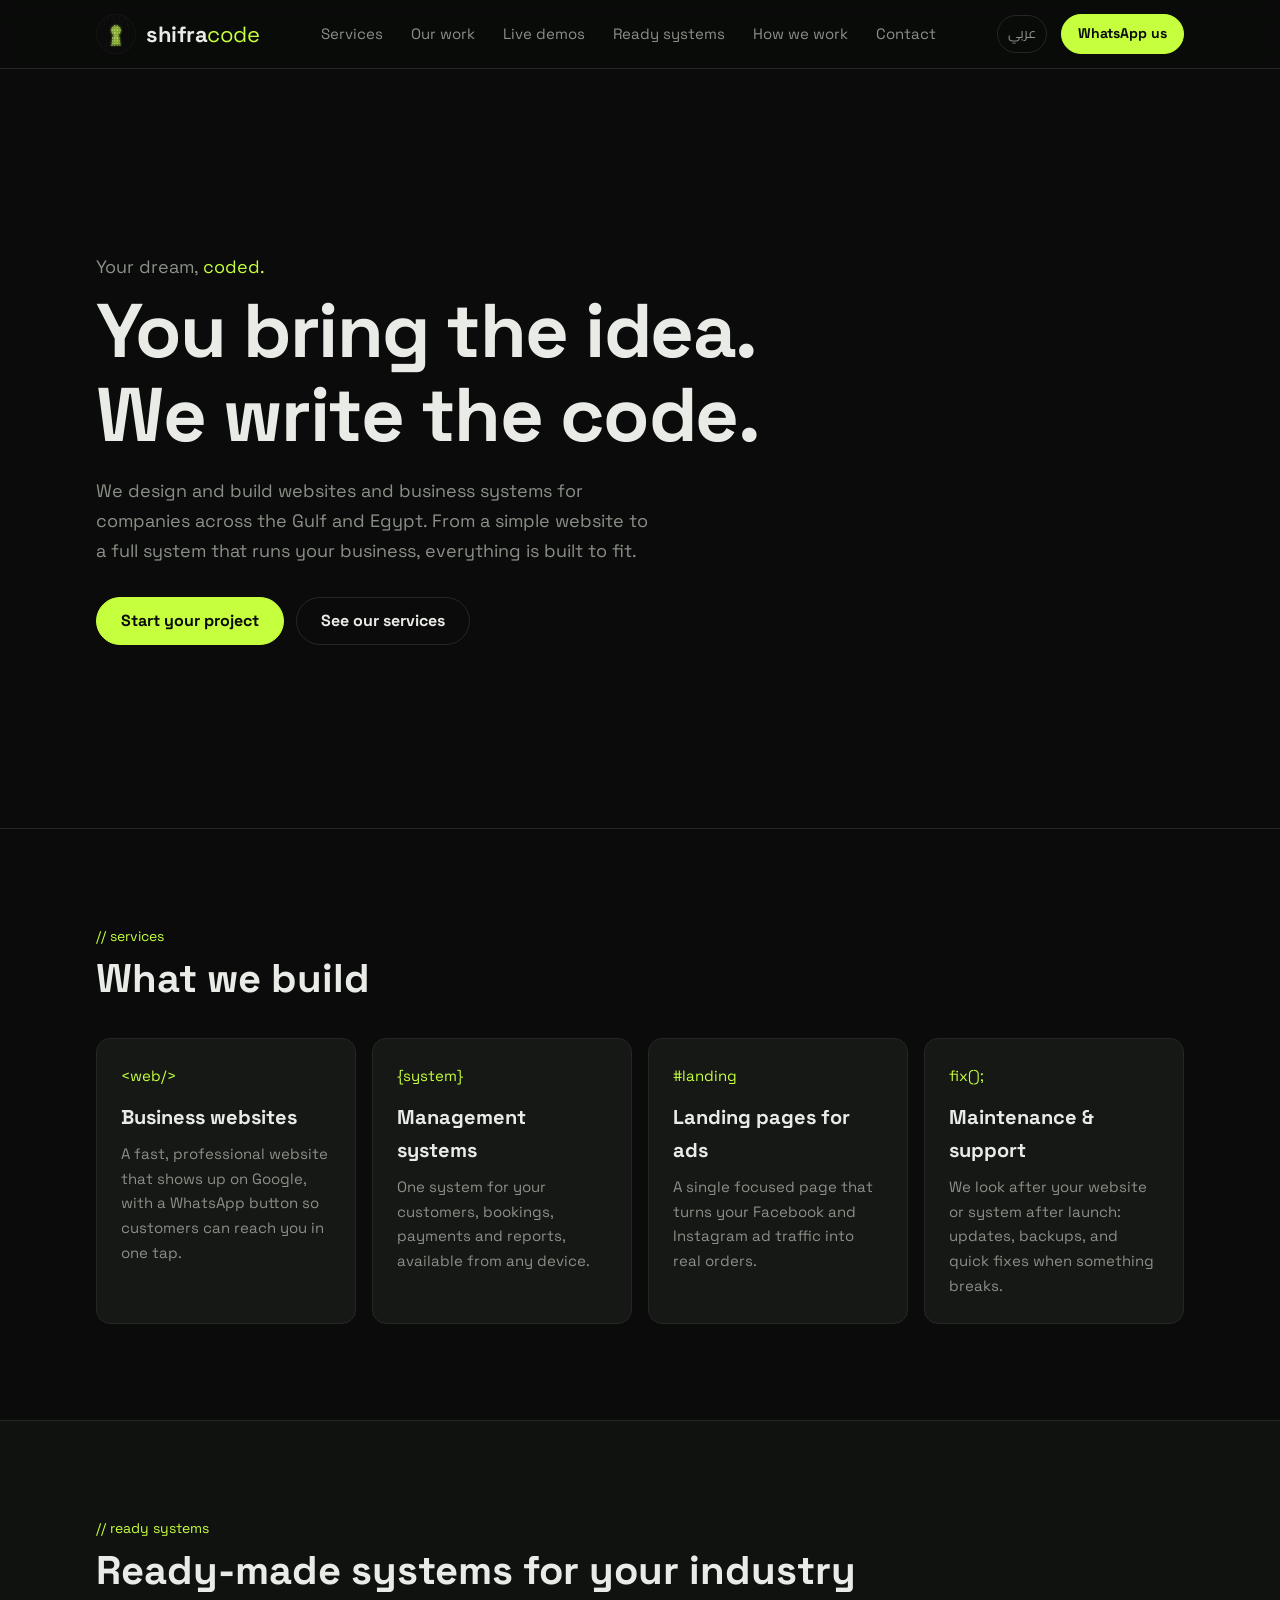
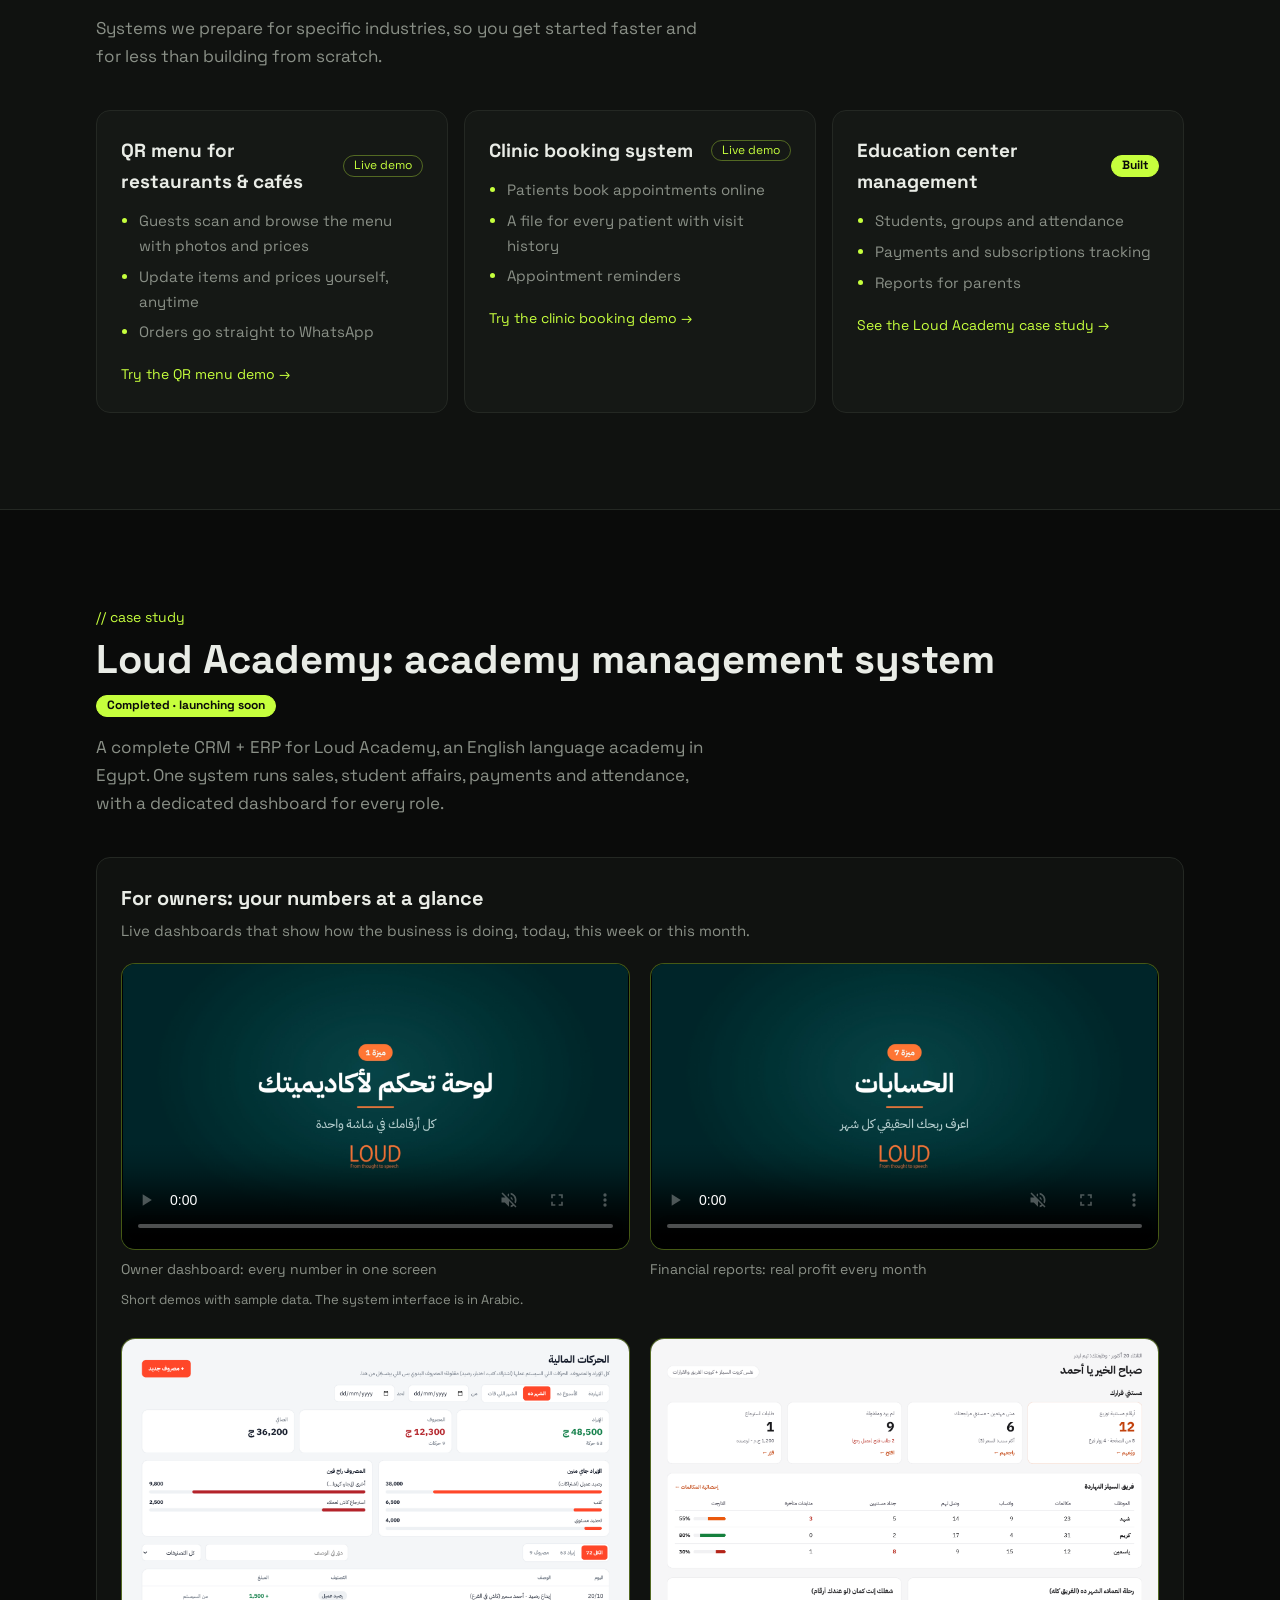
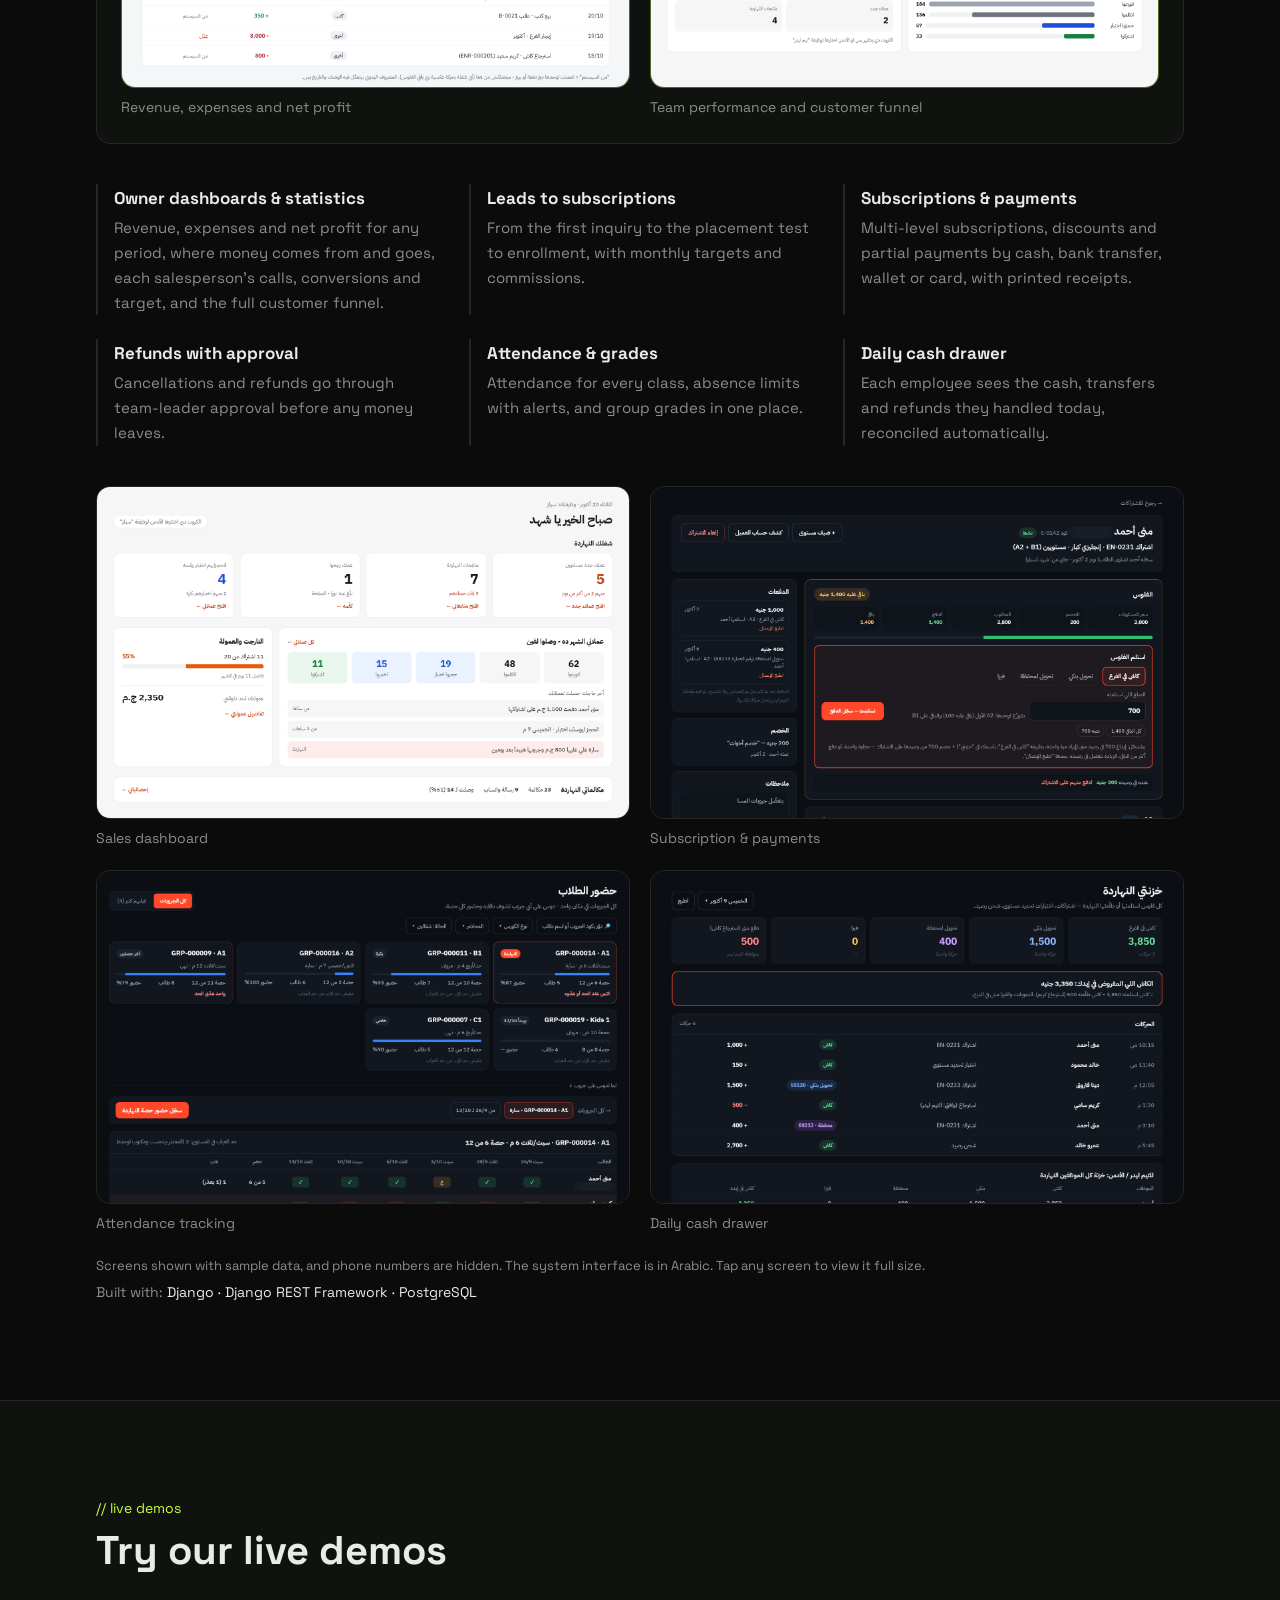
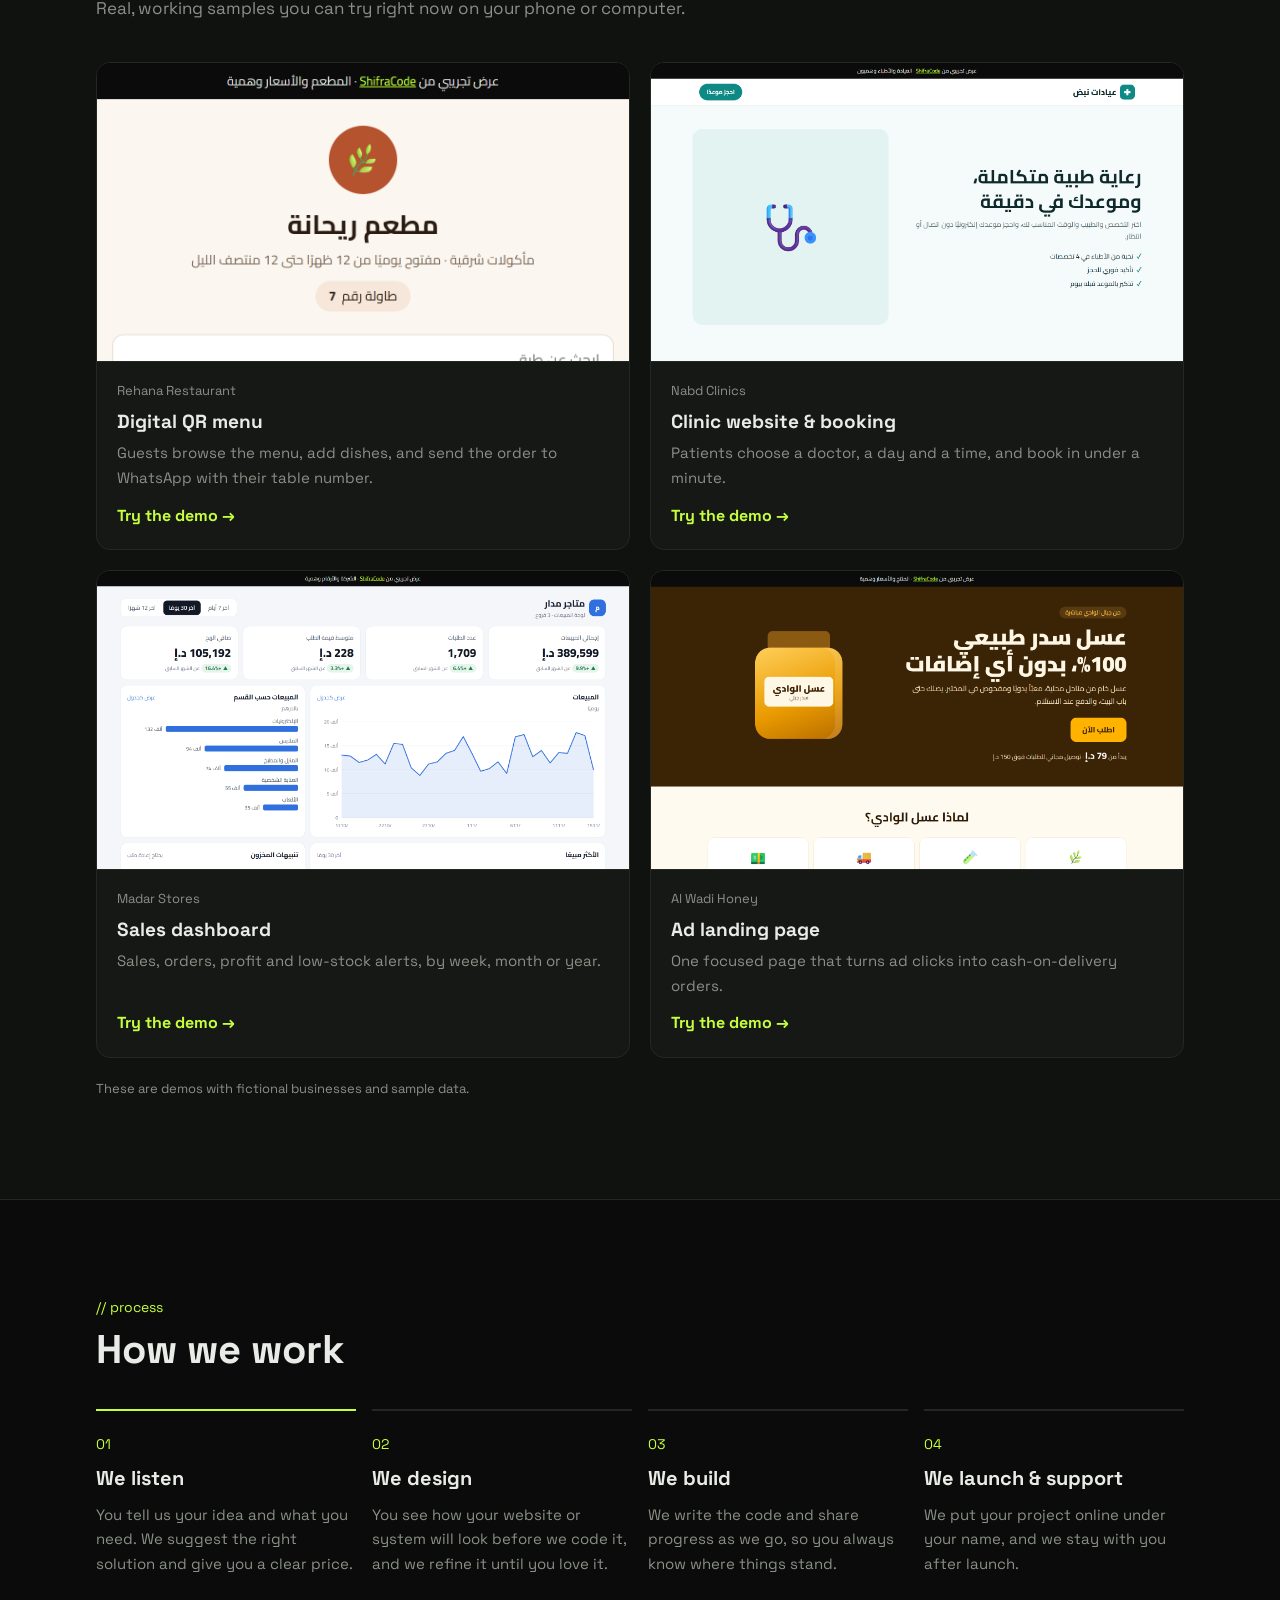
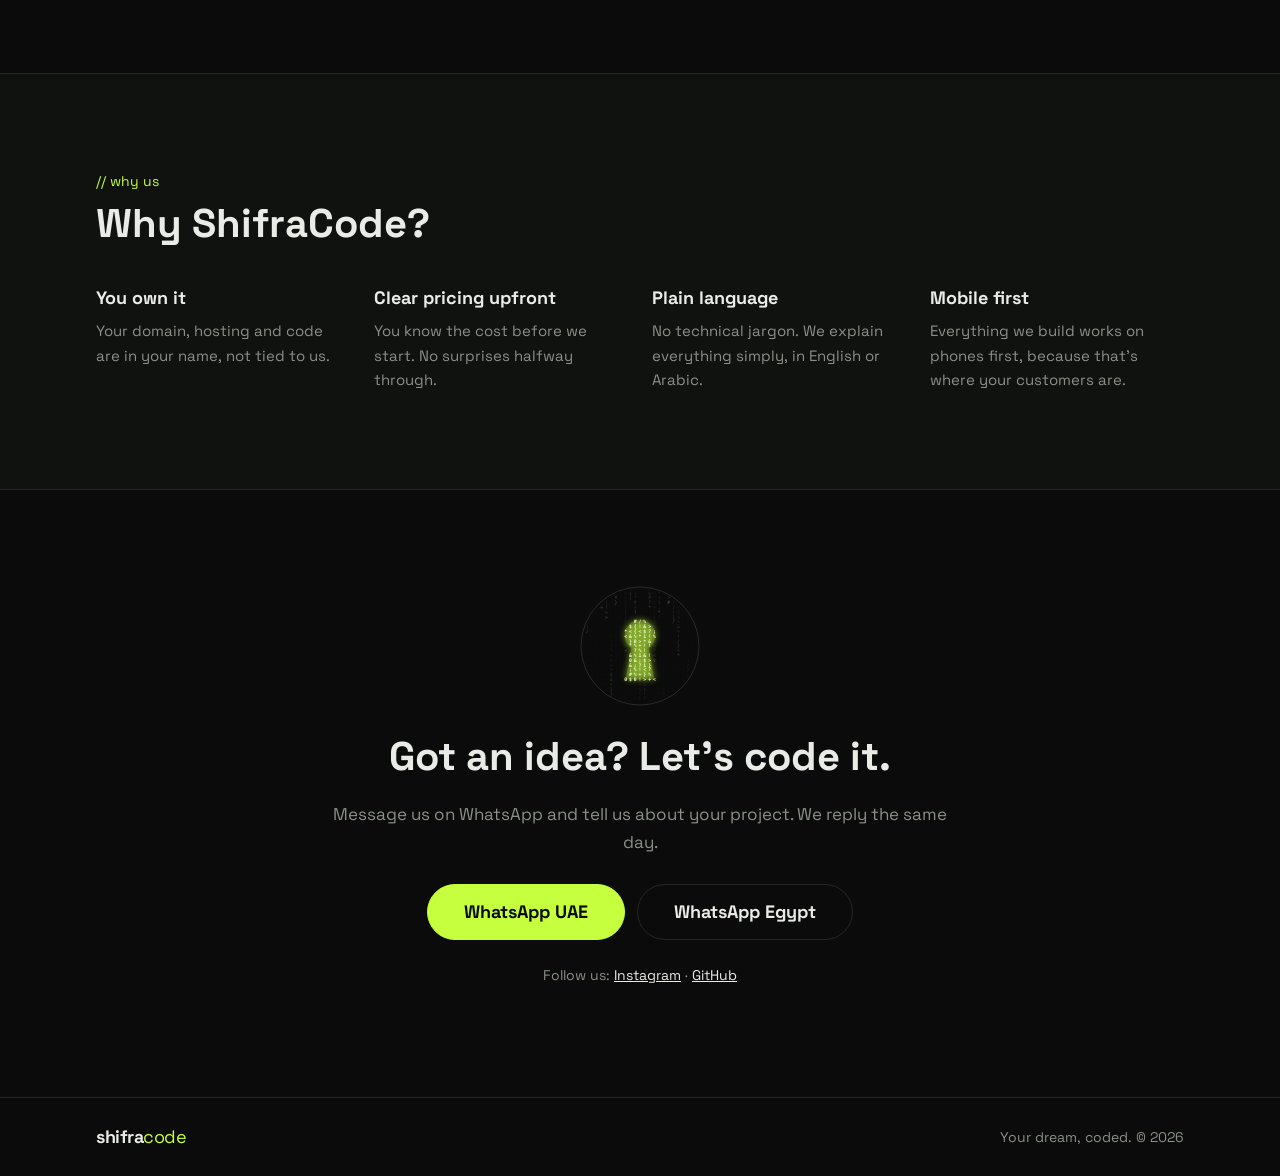
==== commit cd2f1ab4: "Add four live demos (QR menu, clinic booking, sales dashboard, ad landing page) Co-Authored-By: Clau" ====
--- a/index.html
+++ b/index.html
@@ -21,7 +21,7 @@
   <link rel="preconnect" href="https://fonts.googleapis.com">
   <link rel="preconnect" href="https://fonts.gstatic.com" crossorigin>
   <link href="https://fonts.googleapis.com/css2?family=Cairo:wght@400;600;700;800&family=Space+Grotesk:wght@400;500;700&display=swap" rel="stylesheet">
-  <link rel="stylesheet" href="style.css?v=6">
+  <link rel="stylesheet" href="style.css?v=7">
 </head>
 <body>
 
@@ -35,6 +35,7 @@
       <nav class="nav" aria-label="Main">
         <a href="#services">Services</a>
         <a href="#work">Our work</a>
+        <a href="#demos">Live demos</a>
         <a href="#products">Ready systems</a>
         <a href="#process">How we work</a>
         <a href="#contact">Contact</a>
@@ -105,24 +106,26 @@
           <article class="product">
             <div class="product__head">
               <h3>QR menu for restaurants &amp; cafés</h3>
-              <span class="badge">Coming soon</span>
+              <span class="badge">Live demo</span>
             </div>
             <ul>
               <li>Guests scan and browse the menu with photos and prices</li>
               <li>Update items and prices yourself, anytime</li>
               <li>Orders go straight to WhatsApp</li>
             </ul>
+            <a class="product__link" href="demos/qr-menu/" target="_blank" rel="noopener">Try the QR menu demo &rarr;</a>
           </article>
           <article class="product">
             <div class="product__head">
               <h3>Clinic booking system</h3>
-              <span class="badge">Coming soon</span>
+              <span class="badge">Live demo</span>
             </div>
             <ul>
               <li>Patients book appointments online</li>
               <li>A file for every patient with visit history</li>
               <li>Appointment reminders</li>
             </ul>
+            <a class="product__link" href="demos/clinic/" target="_blank" rel="noopener">Try the clinic booking demo &rarr;</a>
           </article>
           <article class="product">
             <div class="product__head">
@@ -172,6 +175,17 @@
       </div>
     </section>
 
+    <!-- ===== Live demos ===== -->
+    <section class="section section--alt" id="demos">
+      <div class="container">
+        <p class="eyebrow">// live demos</p>
+        <h2 class="section__title">Try our live demos</h2>
+        <p class="section__lead">Real, working samples you can try right now on your phone or computer.</p>
+        <div class="demo-cards"><article class="demo-card"><a class="demo-card__shot" href="demos/qr-menu/" target="_blank" rel="noopener" tabindex="-1" aria-hidden="true"><img src="assets/demos/qr-menu.png" alt="" loading="lazy" width="1280" height="800"></a><div class="demo-card__body"><span class="demo-card__client">Rehana Restaurant</span><h3>Digital QR menu</h3><p>Guests browse the menu, add dishes, and send the order to WhatsApp with their table number.</p><a class="demo-card__link" href="demos/qr-menu/" target="_blank" rel="noopener">Try the demo &rarr;</a></div></article><article class="demo-card"><a class="demo-card__shot" href="demos/clinic/" target="_blank" rel="noopener" tabindex="-1" aria-hidden="true"><img src="assets/demos/clinic.png" alt="" loading="lazy" width="1280" height="800"></a><div class="demo-card__body"><span class="demo-card__client">Nabd Clinics</span><h3>Clinic website &amp; booking</h3><p>Patients choose a doctor, a day and a time, and book in under a minute.</p><a class="demo-card__link" href="demos/clinic/" target="_blank" rel="noopener">Try the demo &rarr;</a></div></article><article class="demo-card"><a class="demo-card__shot" href="demos/dashboard/" target="_blank" rel="noopener" tabindex="-1" aria-hidden="true"><img src="assets/demos/dashboard.png" alt="" loading="lazy" width="1280" height="800"></a><div class="demo-card__body"><span class="demo-card__client">Madar Stores</span><h3>Sales dashboard</h3><p>Sales, orders, profit and low-stock alerts, by week, month or year.</p><a class="demo-card__link" href="demos/dashboard/" target="_blank" rel="noopener">Try the demo &rarr;</a></div></article><article class="demo-card"><a class="demo-card__shot" href="demos/landing/" target="_blank" rel="noopener" tabindex="-1" aria-hidden="true"><img src="assets/demos/landing.png" alt="" loading="lazy" width="1280" height="800"></a><div class="demo-card__body"><span class="demo-card__client">Al Wadi Honey</span><h3>Ad landing page</h3><p>One focused page that turns ad clicks into cash-on-delivery orders.</p><a class="demo-card__link" href="demos/landing/" target="_blank" rel="noopener">Try the demo &rarr;</a></div></article></div>
+        <p class="work__note">These are demos with fictional businesses and sample data.</p>
+      </div>
+    </section>
+
     <!-- ===== Process ===== -->
     <section class="section" id="process">
       <div class="container">
@@ -254,6 +268,6 @@
     </div>
   </footer>
 
-  <script src="script.js?v=6"></script>
+  <script src="script.js?v=7"></script>
 </body>
 </html>
--- a/style.css
+++ b/style.css
@@ -36,7 +36,7 @@
 
 /* ممنوع أي حاجة توسّع الصفحة أكتر من عرض الشاشة (clip مش hidden علشان الهيدر الثابت يفضل شغال) */
 html, body { overflow-x: clip; }
-.cards > *, .products > *, .steps > *, .why > *, .work__feats > *, .shots > *, .demos > * { min-width: 0; }
+.cards > *, .products > *, .steps > *, .why > *, .work__feats > *, .shots > *, .demos > *, .demo-cards > * { min-width: 0; }
 a { color: inherit; }
 
 [lang="en"] { font-family: var(--font-en); }
@@ -297,6 +297,23 @@
 .work__stack span:first-child { color: var(--muted); }
 @media (prefers-reduced-motion: reduce) { .shot img { transition: none; } }
 
+/* ===== العيّنات الحية ===== */
+.demo-cards { display: grid; grid-template-columns: repeat(2, 1fr); gap: 20px; }
+.demo-card { background: var(--card); border: 1px solid var(--line); border-radius: var(--radius); overflow: hidden; display: flex; flex-direction: column; min-width: 0; transition: border-color .2s ease; }
+.demo-card:hover { border-color: rgba(198, 255, 61, .45); }
+.demo-card__shot { display: block; aspect-ratio: 16 / 9; overflow: hidden; border-bottom: 1px solid var(--line); background: var(--bg); }
+.demo-card__shot img { width: 100%; height: 100%; object-fit: cover; object-position: top center; transition: transform .3s ease; }
+.demo-card:hover .demo-card__shot img { transform: scale(1.03); }
+.demo-card__body { padding: 18px 20px 20px; display: flex; flex-direction: column; gap: 4px; flex: 1; }
+.demo-card__client { color: var(--muted); font-size: 13px; }
+.demo-card h3 { margin: 0; font-size: 19px; }
+.demo-card p { margin: 0 0 8px; color: var(--muted); font-size: 15px; }
+.demo-card__link { margin-top: auto; align-self: flex-start; color: var(--lime); font-weight: 700; text-decoration: none; }
+.demo-card__link:hover { text-decoration: underline; }
+.demo-card__link:focus-visible { outline: 2px solid var(--lime); outline-offset: 3px; border-radius: 4px; }
+@media (max-width: 760px) { .demo-cards { grid-template-columns: 1fr; } }
+@media (prefers-reduced-motion: reduce) { .demo-card__shot img { transition: none; } }
+
 /* ===== الموبايل ===== */
 @media (max-width: 760px) {
   .nav { display: none; }
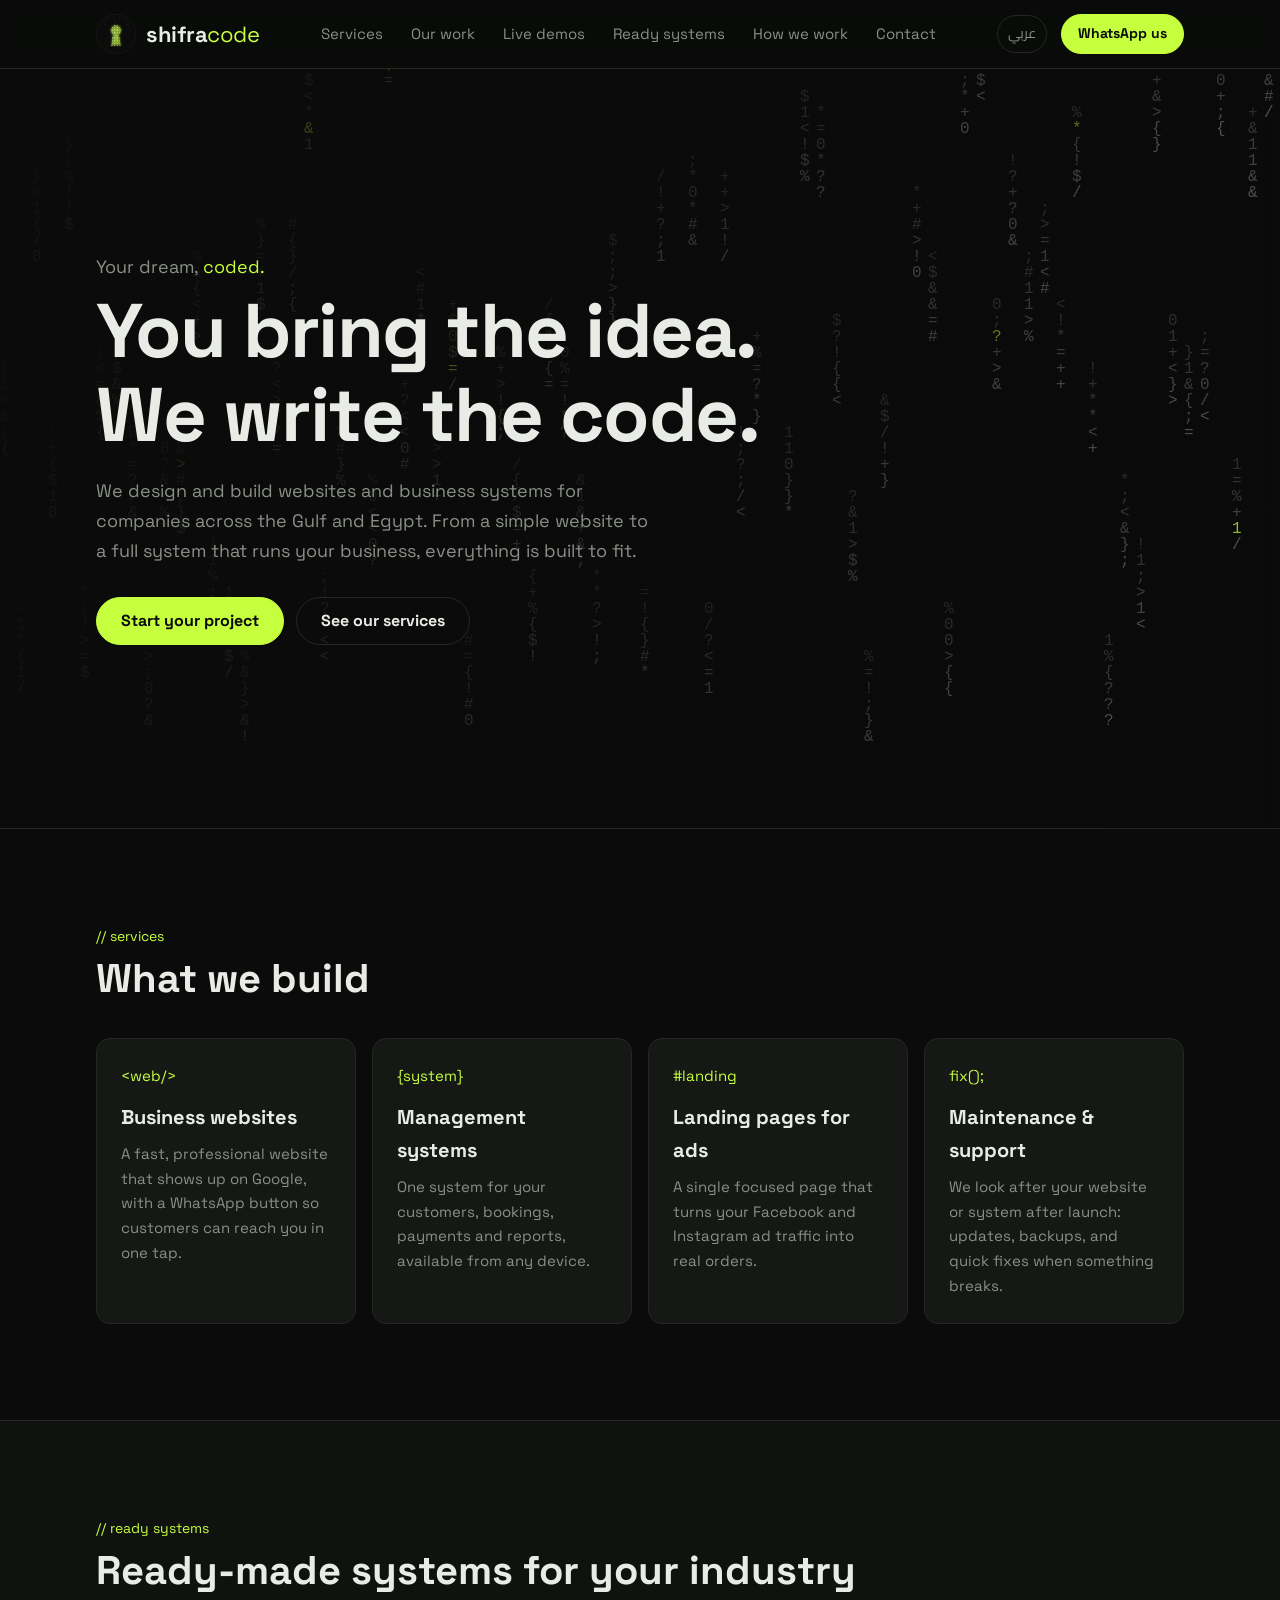
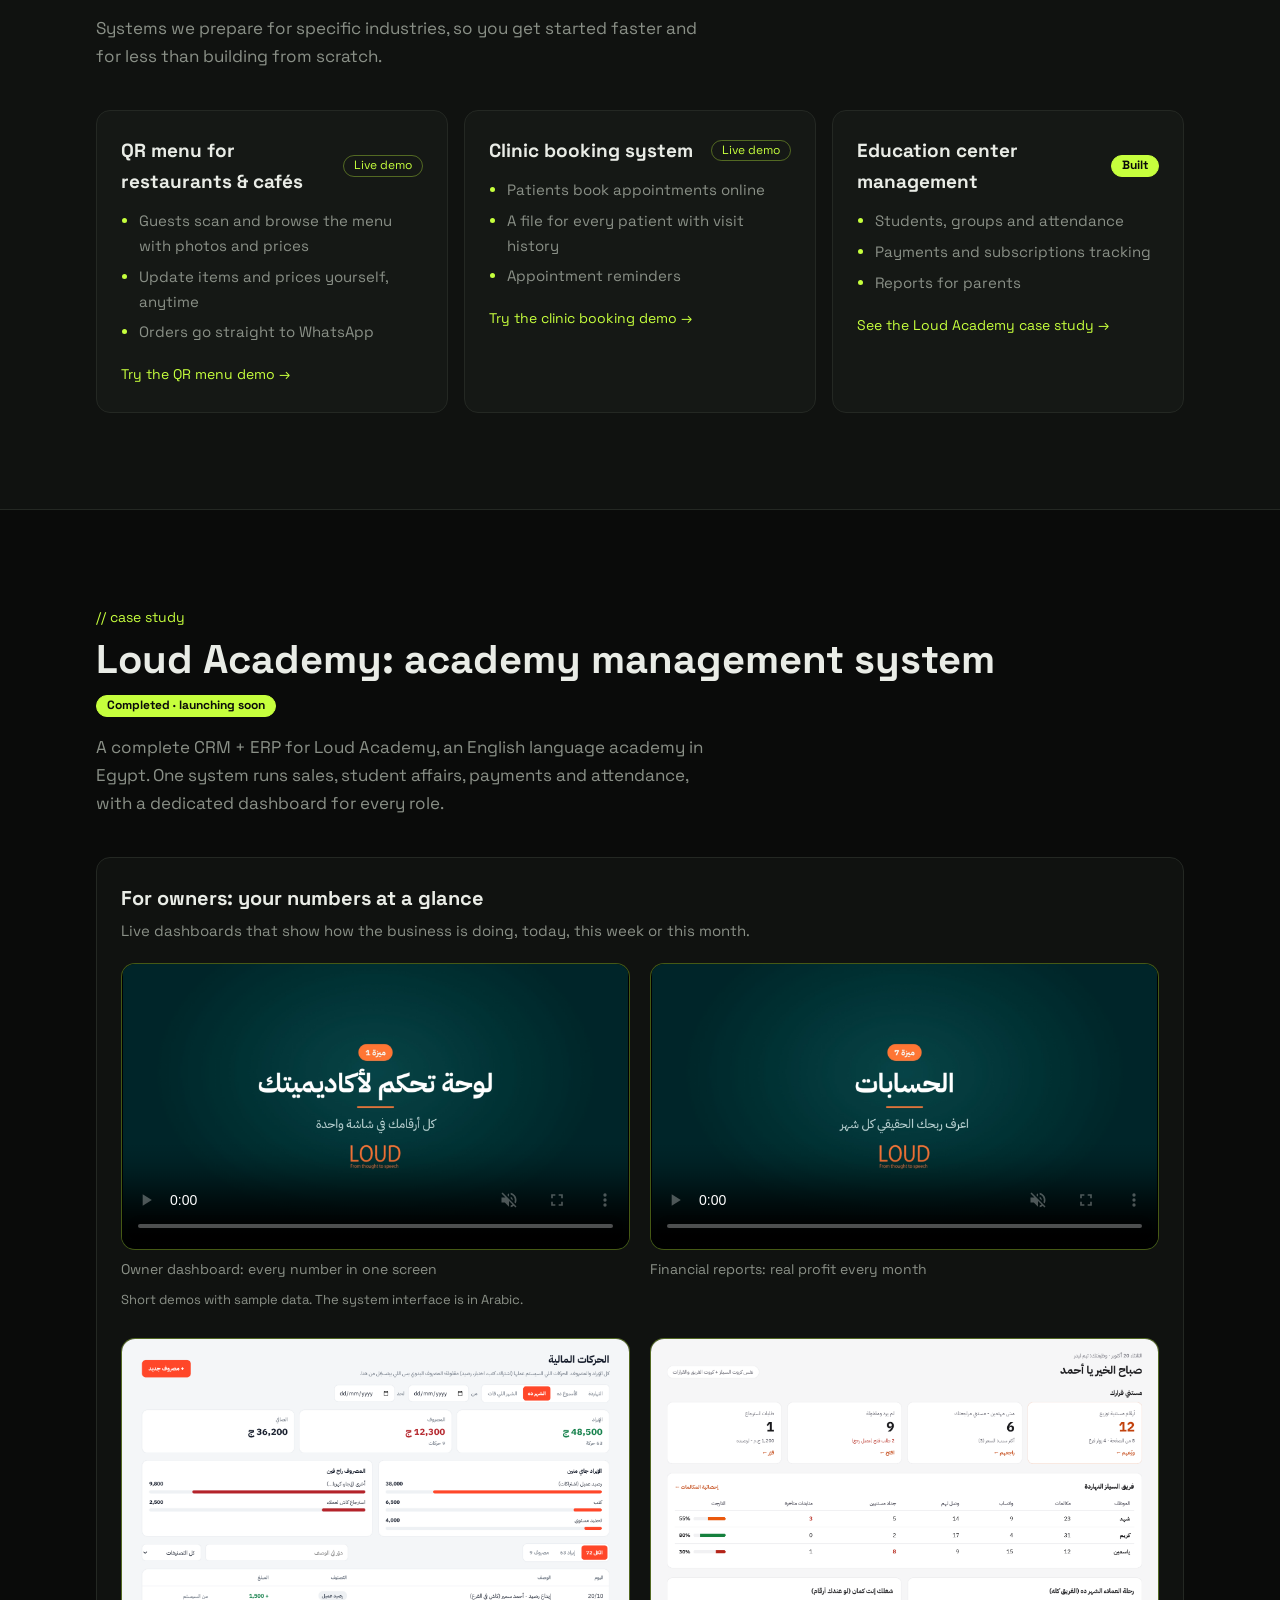
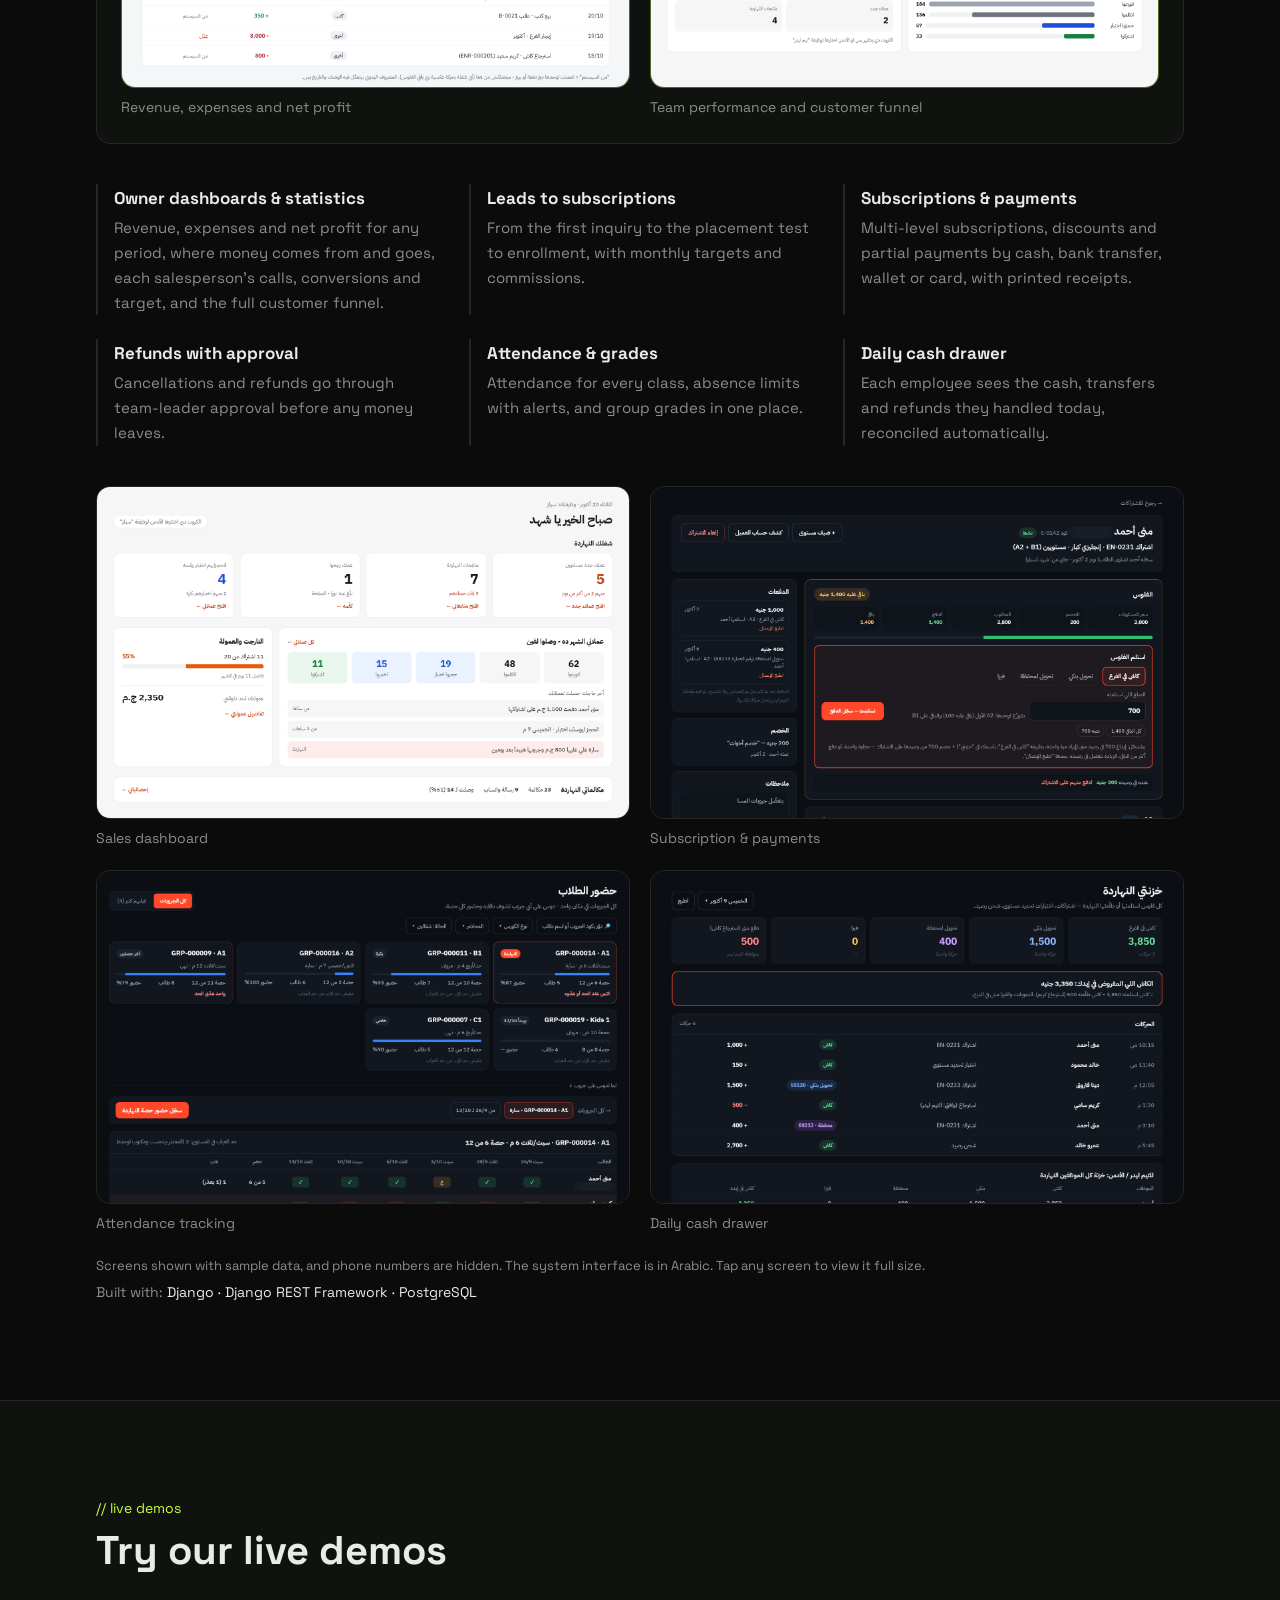
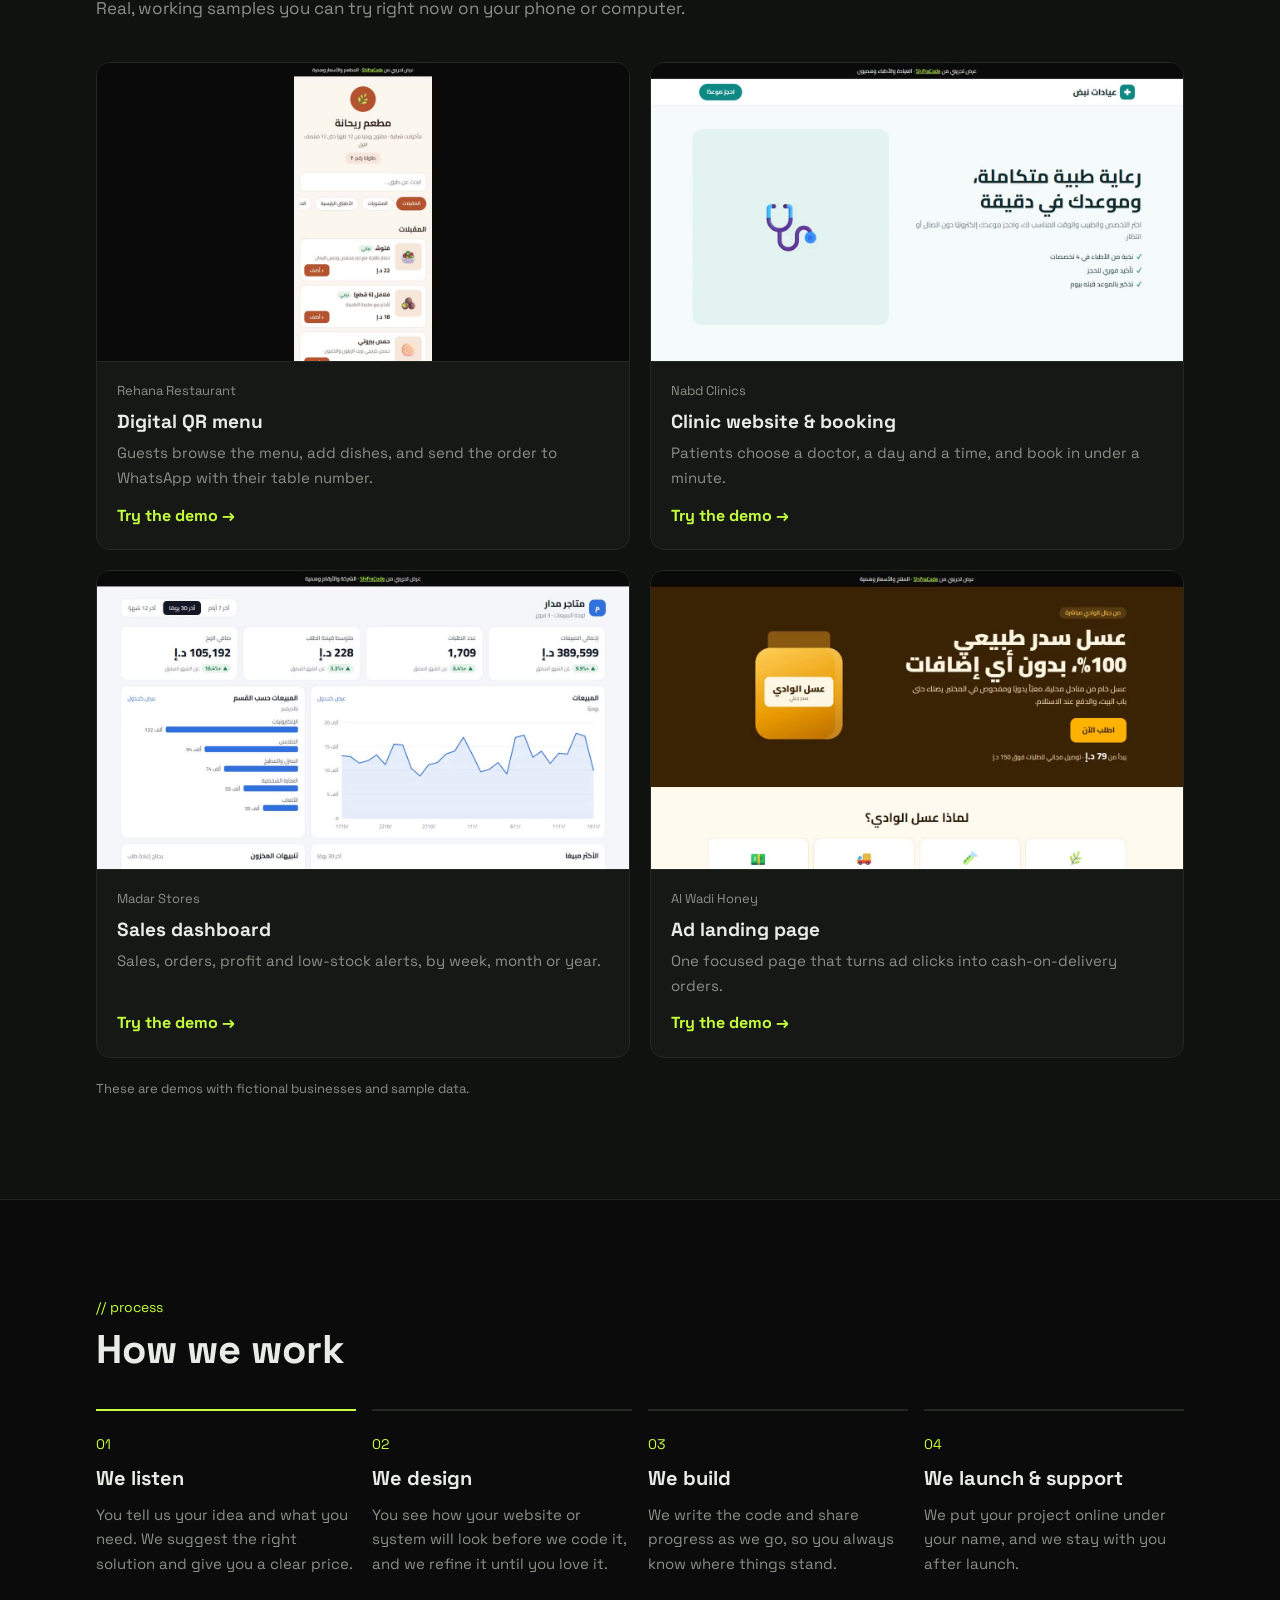
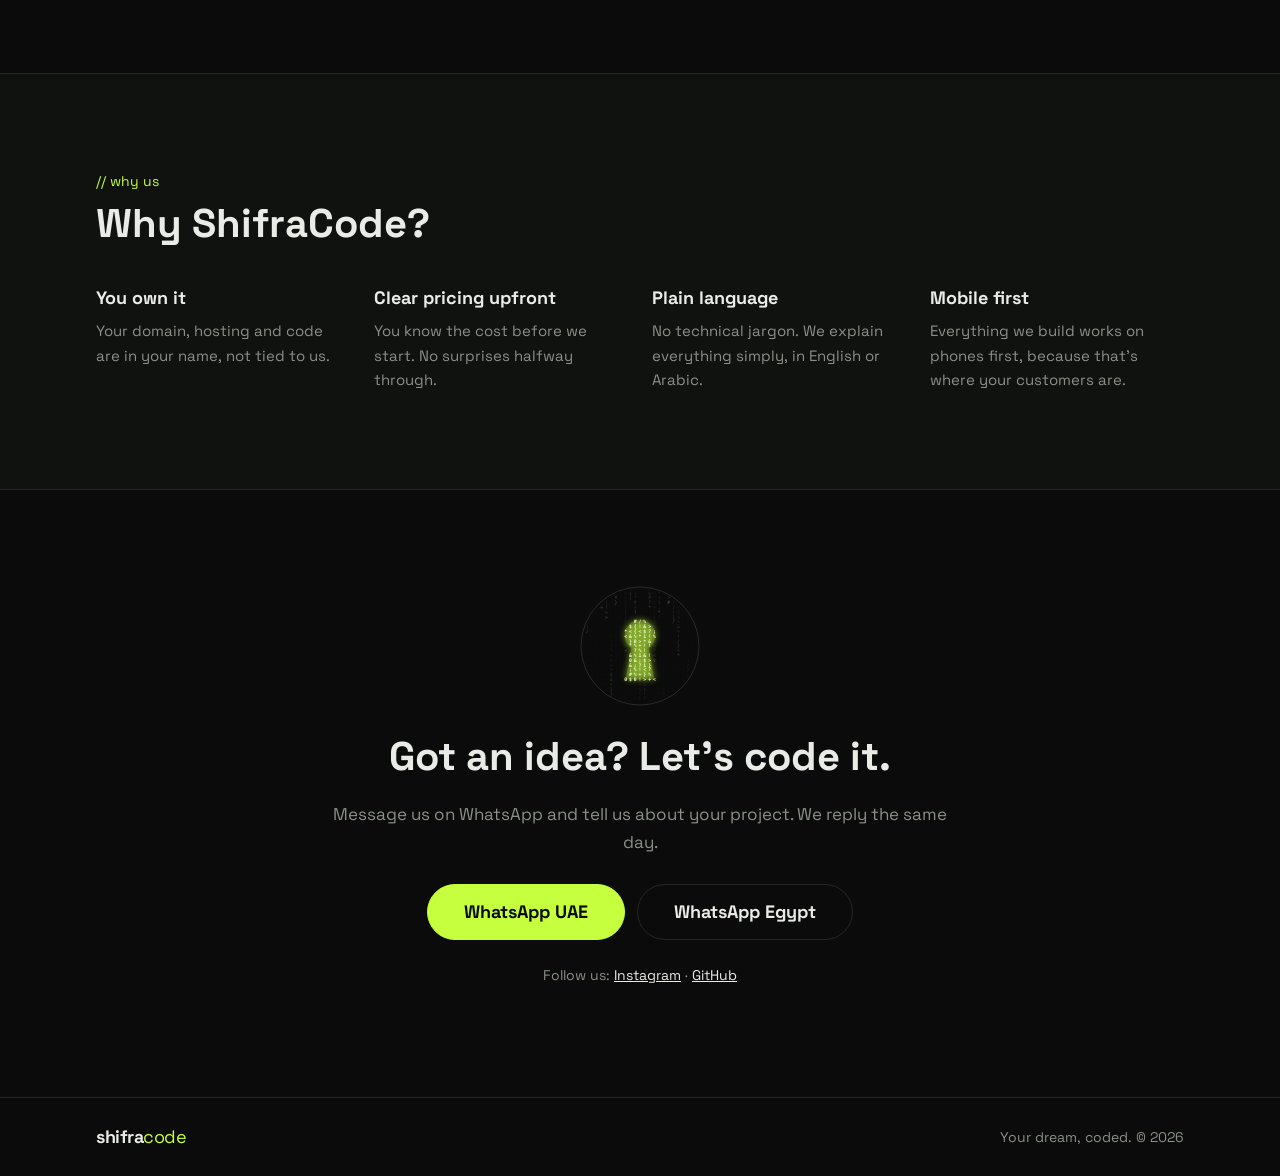
==== commit 7c08f7fe: "Show looping demo videos on the live demo cards Co-Authored-By: Claude Opus 5.5 <noreply@anthropic.c" ====
--- a/index.html
+++ b/index.html
@@ -21,7 +21,7 @@
   <link rel="preconnect" href="https://fonts.googleapis.com">
   <link rel="preconnect" href="https://fonts.gstatic.com" crossorigin>
   <link href="https://fonts.googleapis.com/css2?family=Cairo:wght@400;600;700;800&family=Space+Grotesk:wght@400;500;700&display=swap" rel="stylesheet">
-  <link rel="stylesheet" href="style.css?v=7">
+  <link rel="stylesheet" href="style.css?v=8">
 </head>
 <body>
 
@@ -181,7 +181,7 @@
         <p class="eyebrow">// live demos</p>
         <h2 class="section__title">Try our live demos</h2>
         <p class="section__lead">Real, working samples you can try right now on your phone or computer.</p>
-        <div class="demo-cards"><article class="demo-card"><a class="demo-card__shot" href="demos/qr-menu/" target="_blank" rel="noopener" tabindex="-1" aria-hidden="true"><img src="assets/demos/qr-menu.png" alt="" loading="lazy" width="1280" height="800"></a><div class="demo-card__body"><span class="demo-card__client">Rehana Restaurant</span><h3>Digital QR menu</h3><p>Guests browse the menu, add dishes, and send the order to WhatsApp with their table number.</p><a class="demo-card__link" href="demos/qr-menu/" target="_blank" rel="noopener">Try the demo &rarr;</a></div></article><article class="demo-card"><a class="demo-card__shot" href="demos/clinic/" target="_blank" rel="noopener" tabindex="-1" aria-hidden="true"><img src="assets/demos/clinic.png" alt="" loading="lazy" width="1280" height="800"></a><div class="demo-card__body"><span class="demo-card__client">Nabd Clinics</span><h3>Clinic website &amp; booking</h3><p>Patients choose a doctor, a day and a time, and book in under a minute.</p><a class="demo-card__link" href="demos/clinic/" target="_blank" rel="noopener">Try the demo &rarr;</a></div></article><article class="demo-card"><a class="demo-card__shot" href="demos/dashboard/" target="_blank" rel="noopener" tabindex="-1" aria-hidden="true"><img src="assets/demos/dashboard.png" alt="" loading="lazy" width="1280" height="800"></a><div class="demo-card__body"><span class="demo-card__client">Madar Stores</span><h3>Sales dashboard</h3><p>Sales, orders, profit and low-stock alerts, by week, month or year.</p><a class="demo-card__link" href="demos/dashboard/" target="_blank" rel="noopener">Try the demo &rarr;</a></div></article><article class="demo-card"><a class="demo-card__shot" href="demos/landing/" target="_blank" rel="noopener" tabindex="-1" aria-hidden="true"><img src="assets/demos/landing.png" alt="" loading="lazy" width="1280" height="800"></a><div class="demo-card__body"><span class="demo-card__client">Al Wadi Honey</span><h3>Ad landing page</h3><p>One focused page that turns ad clicks into cash-on-delivery orders.</p><a class="demo-card__link" href="demos/landing/" target="_blank" rel="noopener">Try the demo &rarr;</a></div></article></div>
+        <div class="demo-cards"><article class="demo-card"><a class="demo-card__shot" href="demos/qr-menu/" target="_blank" rel="noopener" tabindex="-1" aria-hidden="true"><video src="assets/demos/video/qr-menu.mp4" poster="assets/demos/video/qr-menu.jpg" autoplay muted loop playsinline preload="metadata" width="1280" height="720"></video></a><div class="demo-card__body"><span class="demo-card__client">Rehana Restaurant</span><h3>Digital QR menu</h3><p>Guests browse the menu, add dishes, and send the order to WhatsApp with their table number.</p><a class="demo-card__link" href="demos/qr-menu/" target="_blank" rel="noopener">Try the demo &rarr;</a></div></article><article class="demo-card"><a class="demo-card__shot" href="demos/clinic/" target="_blank" rel="noopener" tabindex="-1" aria-hidden="true"><video src="assets/demos/video/clinic.mp4" poster="assets/demos/video/clinic.jpg" autoplay muted loop playsinline preload="metadata" width="1280" height="720"></video></a><div class="demo-card__body"><span class="demo-card__client">Nabd Clinics</span><h3>Clinic website &amp; booking</h3><p>Patients choose a doctor, a day and a time, and book in under a minute.</p><a class="demo-card__link" href="demos/clinic/" target="_blank" rel="noopener">Try the demo &rarr;</a></div></article><article class="demo-card"><a class="demo-card__shot" href="demos/dashboard/" target="_blank" rel="noopener" tabindex="-1" aria-hidden="true"><video src="assets/demos/video/dashboard.mp4" poster="assets/demos/video/dashboard.jpg" autoplay muted loop playsinline preload="metadata" width="1280" height="720"></video></a><div class="demo-card__body"><span class="demo-card__client">Madar Stores</span><h3>Sales dashboard</h3><p>Sales, orders, profit and low-stock alerts, by week, month or year.</p><a class="demo-card__link" href="demos/dashboard/" target="_blank" rel="noopener">Try the demo &rarr;</a></div></article><article class="demo-card"><a class="demo-card__shot" href="demos/landing/" target="_blank" rel="noopener" tabindex="-1" aria-hidden="true"><video src="assets/demos/video/landing.mp4" poster="assets/demos/video/landing.jpg" autoplay muted loop playsinline preload="metadata" width="1280" height="720"></video></a><div class="demo-card__body"><span class="demo-card__client">Al Wadi Honey</span><h3>Ad landing page</h3><p>One focused page that turns ad clicks into cash-on-delivery orders.</p><a class="demo-card__link" href="demos/landing/" target="_blank" rel="noopener">Try the demo &rarr;</a></div></article></div>
         <p class="work__note">These are demos with fictional businesses and sample data.</p>
       </div>
     </section>
@@ -268,6 +268,6 @@
     </div>
   </footer>
 
-  <script src="script.js?v=7"></script>
+  <script src="script.js?v=8"></script>
 </body>
 </html>
--- a/style.css
+++ b/style.css
@@ -302,8 +302,8 @@
 .demo-card { background: var(--card); border: 1px solid var(--line); border-radius: var(--radius); overflow: hidden; display: flex; flex-direction: column; min-width: 0; transition: border-color .2s ease; }
 .demo-card:hover { border-color: rgba(198, 255, 61, .45); }
 .demo-card__shot { display: block; aspect-ratio: 16 / 9; overflow: hidden; border-bottom: 1px solid var(--line); background: var(--bg); }
-.demo-card__shot img { width: 100%; height: 100%; object-fit: cover; object-position: top center; transition: transform .3s ease; }
-.demo-card:hover .demo-card__shot img { transform: scale(1.03); }
+.demo-card__shot img, .demo-card__shot video { width: 100%; height: 100%; object-fit: cover; object-position: top center; transition: transform .3s ease; }
+.demo-card:hover .demo-card__shot img, .demo-card:hover .demo-card__shot video { transform: scale(1.03); }
 .demo-card__body { padding: 18px 20px 20px; display: flex; flex-direction: column; gap: 4px; flex: 1; }
 .demo-card__client { color: var(--muted); font-size: 13px; }
 .demo-card h3 { margin: 0; font-size: 19px; }
@@ -312,7 +312,7 @@
 .demo-card__link:hover { text-decoration: underline; }
 .demo-card__link:focus-visible { outline: 2px solid var(--lime); outline-offset: 3px; border-radius: 4px; }
 @media (max-width: 760px) { .demo-cards { grid-template-columns: 1fr; } }
-@media (prefers-reduced-motion: reduce) { .demo-card__shot img { transition: none; } }
+@media (prefers-reduced-motion: reduce) { .demo-card__shot img, .demo-card__shot video { transition: none; } }
 
 /* ===== الموبايل ===== */
 @media (max-width: 760px) {
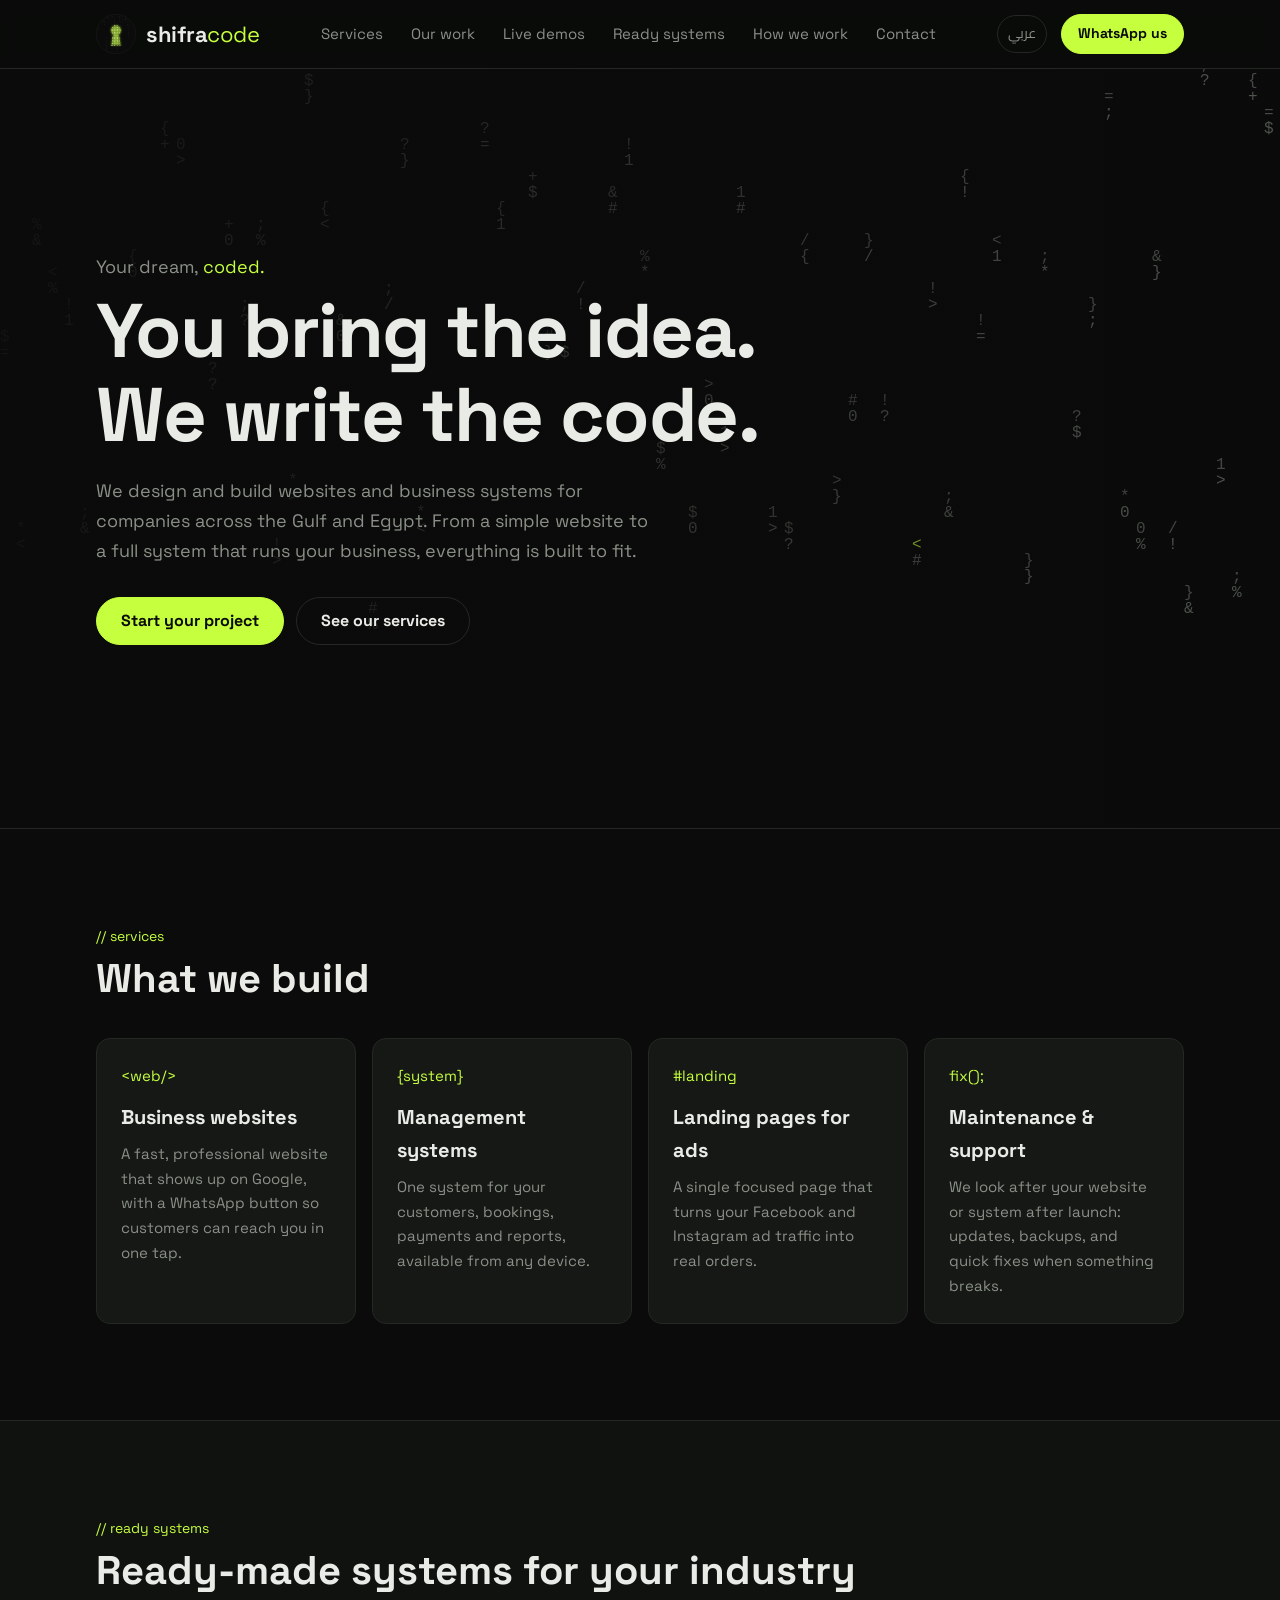
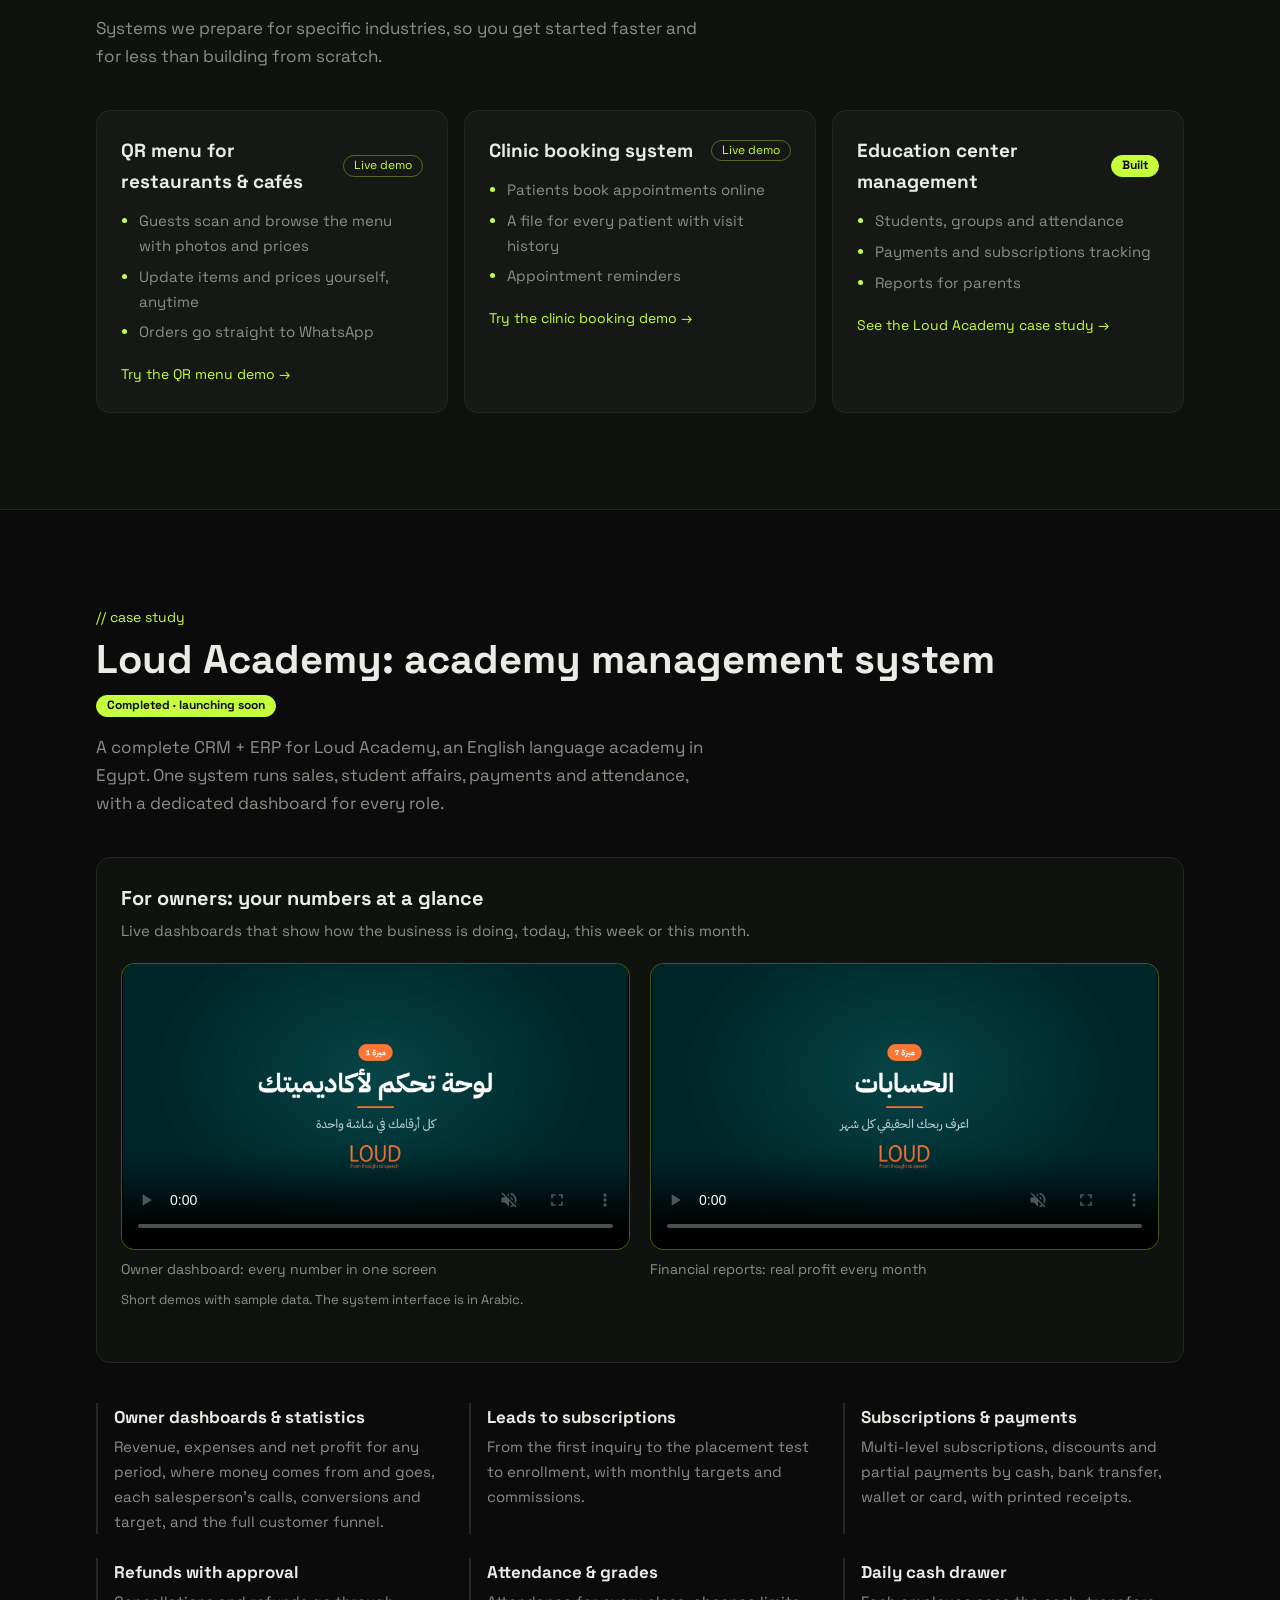
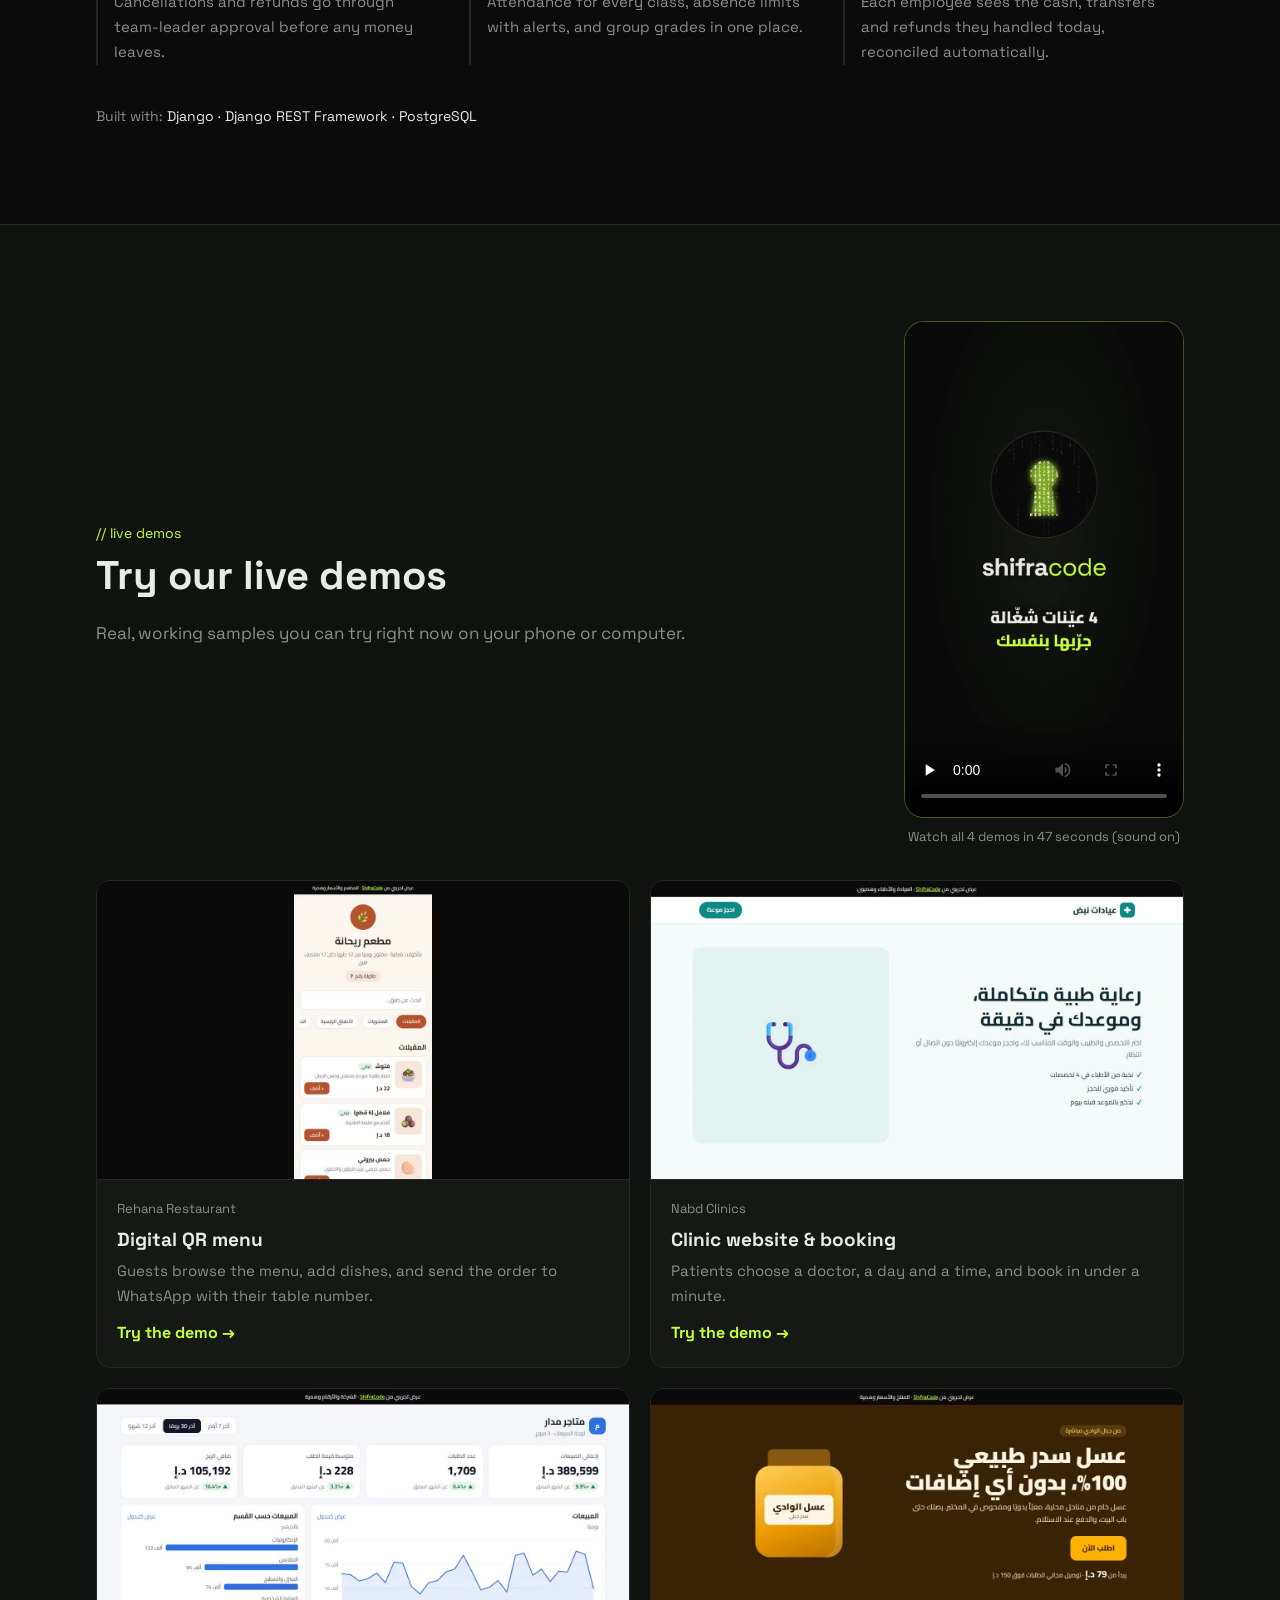
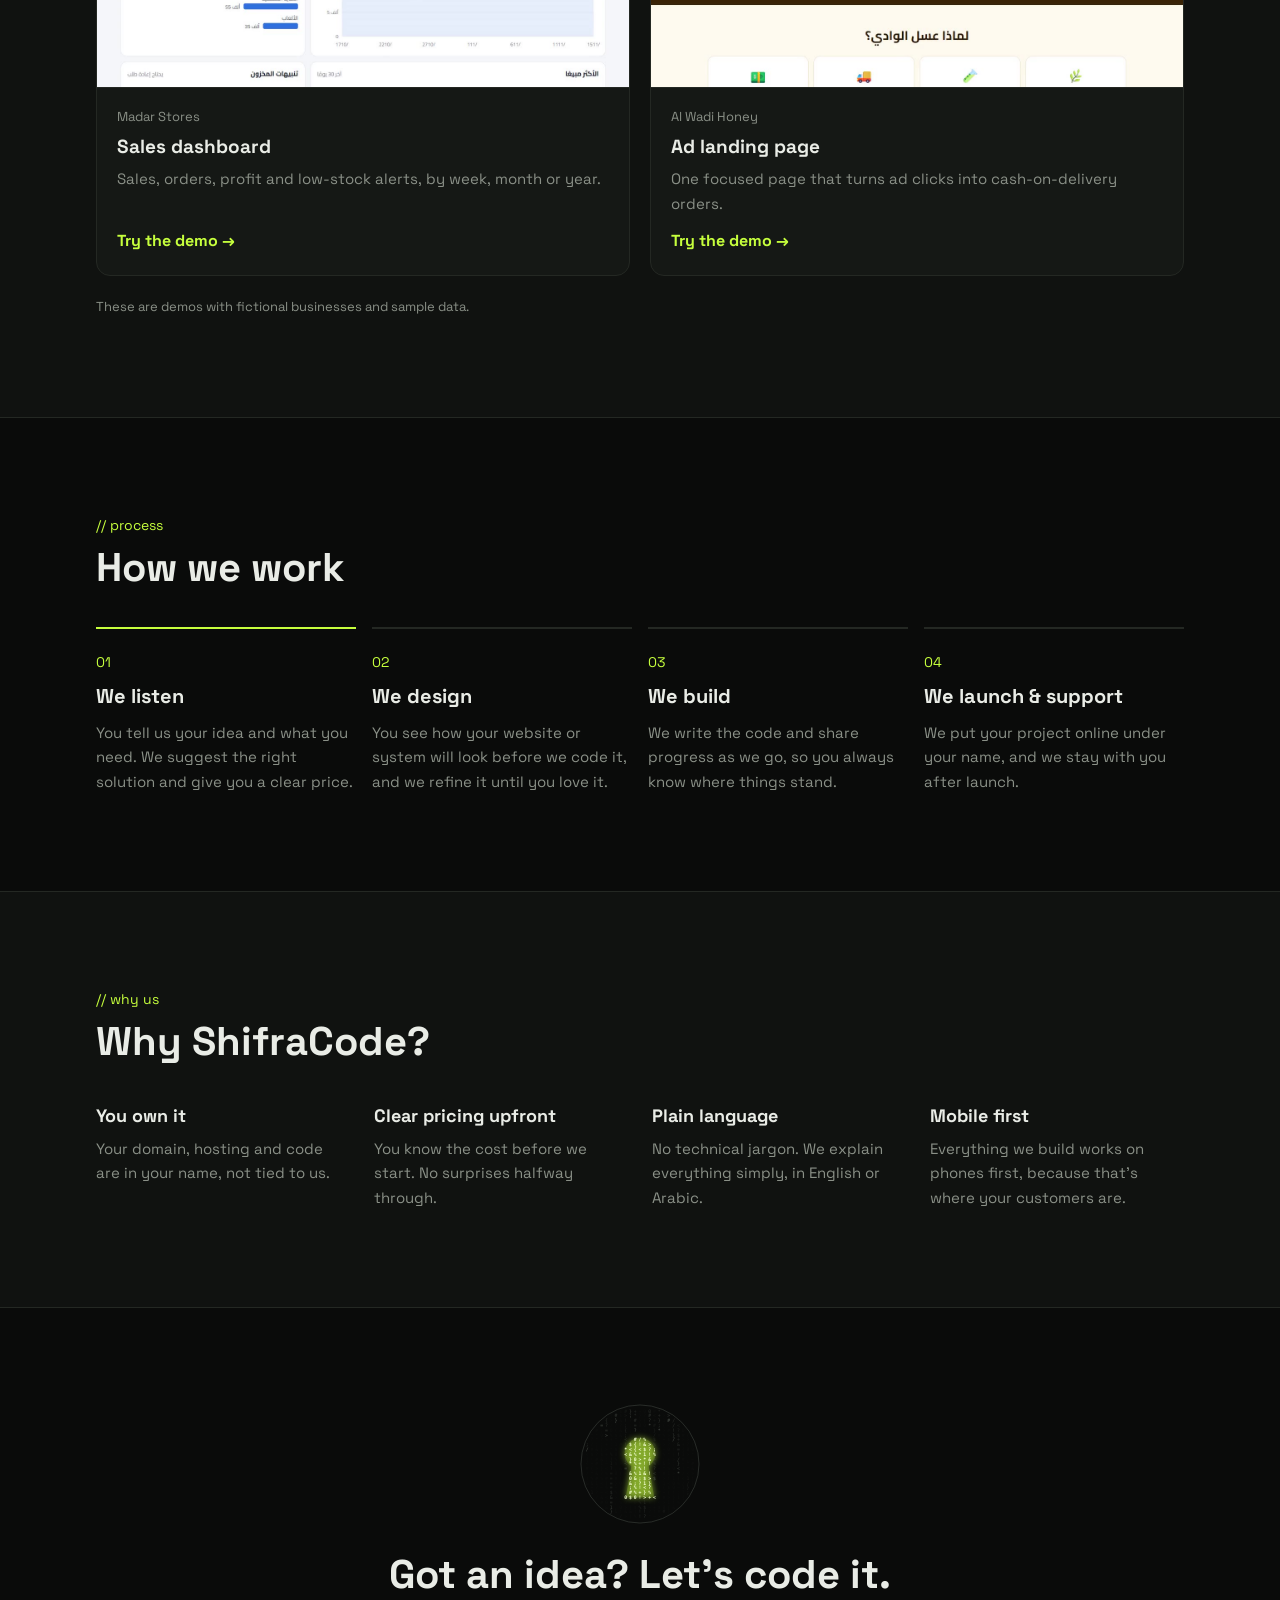
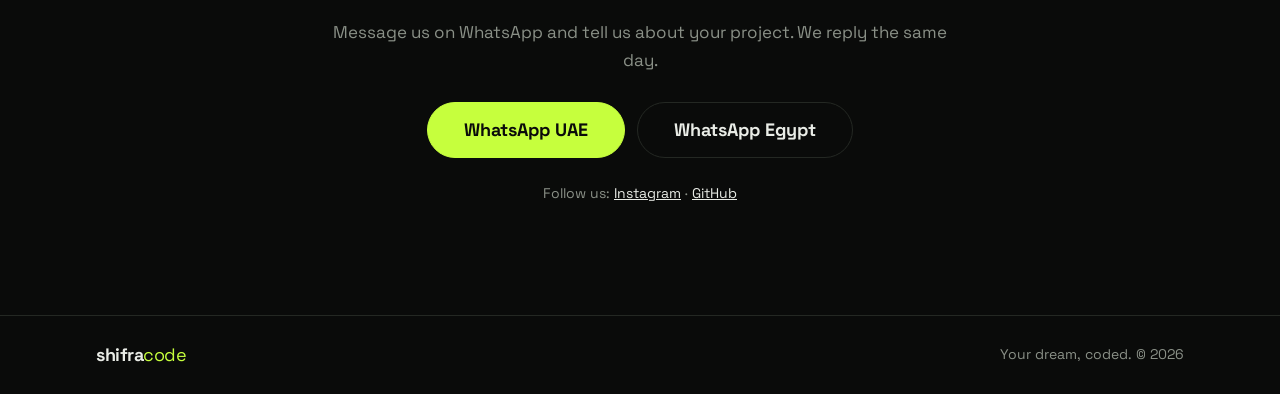
==== commit 022d234c: "Add music reel to live demos; remove case study screenshots in favor of videos Co-Authored-By: Claud" ====
--- a/index.html
+++ b/index.html
@@ -21,7 +21,7 @@
   <link rel="preconnect" href="https://fonts.googleapis.com">
   <link rel="preconnect" href="https://fonts.gstatic.com" crossorigin>
   <link href="https://fonts.googleapis.com/css2?family=Cairo:wght@400;600;700;800&family=Space+Grotesk:wght@400;500;700&display=swap" rel="stylesheet">
-  <link rel="stylesheet" href="style.css?v=8">
+  <link rel="stylesheet" href="style.css?v=9">
 </head>
 <body>
 
@@ -166,11 +166,8 @@
             </figure>
           </div>
           <p class="demos__note">Short demos with sample data. The system interface is in Arabic.</p>
-          <div class="shots"><figure class="shot shot--feature"><a href="assets/work/finance.png" target="_blank" rel="noopener"><img src="assets/work/finance.png" alt="Revenue, expenses and net profit" loading="lazy" width="1600" height="1400"></a><figcaption>Revenue, expenses and net profit</figcaption></figure><figure class="shot shot--feature"><a href="assets/work/team.png" target="_blank" rel="noopener"><img src="assets/work/team.png" alt="Team performance and customer funnel" loading="lazy" width="1600" height="1400"></a><figcaption>Team performance and customer funnel</figcaption></figure></div>
         </div>
         <ul class="work__feats"><li class="work__feat"><h3>Owner dashboards &amp; statistics</h3><p>Revenue, expenses and net profit for any period, where money comes from and goes, each salesperson&#39;s calls, conversions and target, and the full customer funnel.</p></li><li class="work__feat"><h3>Leads to subscriptions</h3><p>From the first inquiry to the placement test to enrollment, with monthly targets and commissions.</p></li><li class="work__feat"><h3>Subscriptions &amp; payments</h3><p>Multi-level subscriptions, discounts and partial payments by cash, bank transfer, wallet or card, with printed receipts.</p></li><li class="work__feat"><h3>Refunds with approval</h3><p>Cancellations and refunds go through team-leader approval before any money leaves.</p></li><li class="work__feat"><h3>Attendance &amp; grades</h3><p>Attendance for every class, absence limits with alerts, and group grades in one place.</p></li><li class="work__feat"><h3>Daily cash drawer</h3><p>Each employee sees the cash, transfers and refunds they handled today, reconciled automatically.</p></li></ul>
-        <div class="shots"><figure class="shot"><a href="assets/work/sales.png" target="_blank" rel="noopener"><img src="assets/work/sales.png" alt="Sales dashboard" loading="lazy" width="1600" height="1000"></a><figcaption>Sales dashboard</figcaption></figure><figure class="shot"><a href="assets/work/subscription.png" target="_blank" rel="noopener"><img src="assets/work/subscription.png" alt="Subscription &amp; payments" loading="lazy" width="1600" height="1000"></a><figcaption>Subscription &amp; payments</figcaption></figure><figure class="shot"><a href="assets/work/attendance.png" target="_blank" rel="noopener"><img src="assets/work/attendance.png" alt="Attendance tracking" loading="lazy" width="1600" height="1000"></a><figcaption>Attendance tracking</figcaption></figure><figure class="shot"><a href="assets/work/cashbox.png" target="_blank" rel="noopener"><img src="assets/work/cashbox.png" alt="Daily cash drawer" loading="lazy" width="1600" height="1000"></a><figcaption>Daily cash drawer</figcaption></figure></div>
-        <p class="work__note">Screens shown with sample data, and phone numbers are hidden. The system interface is in Arabic. Tap any screen to view it full size.</p>
         <p class="work__stack"><span>Built with:</span> <span lang="en" dir="ltr">Django · Django REST Framework · PostgreSQL</span></p>
       </div>
     </section>
@@ -178,9 +175,14 @@
     <!-- ===== Live demos ===== -->
     <section class="section section--alt" id="demos">
       <div class="container">
-        <p class="eyebrow">// live demos</p>
-        <h2 class="section__title">Try our live demos</h2>
+        <div class="demos-intro">
+          <div class="demos-intro__text">
+          <p class="eyebrow">// live demos</p>
+          <h2 class="section__title">Try our live demos</h2>
         <p class="section__lead">Real, working samples you can try right now on your phone or computer.</p>
+          </div>
+          <figure class="reel"><video src="assets/demos/video/reel.mp4" poster="assets/demos/video/reel.jpg" controls playsinline preload="none" width="720" height="1280" aria-label="ShifraCode live demos video"></video><figcaption>Watch all 4 demos in 47 seconds (sound on)</figcaption></figure>
+        </div>
         <div class="demo-cards"><article class="demo-card"><a class="demo-card__shot" href="demos/qr-menu/" target="_blank" rel="noopener" tabindex="-1" aria-hidden="true"><video src="assets/demos/video/qr-menu.mp4" poster="assets/demos/video/qr-menu.jpg" autoplay muted loop playsinline preload="metadata" width="1280" height="720"></video></a><div class="demo-card__body"><span class="demo-card__client">Rehana Restaurant</span><h3>Digital QR menu</h3><p>Guests browse the menu, add dishes, and send the order to WhatsApp with their table number.</p><a class="demo-card__link" href="demos/qr-menu/" target="_blank" rel="noopener">Try the demo &rarr;</a></div></article><article class="demo-card"><a class="demo-card__shot" href="demos/clinic/" target="_blank" rel="noopener" tabindex="-1" aria-hidden="true"><video src="assets/demos/video/clinic.mp4" poster="assets/demos/video/clinic.jpg" autoplay muted loop playsinline preload="metadata" width="1280" height="720"></video></a><div class="demo-card__body"><span class="demo-card__client">Nabd Clinics</span><h3>Clinic website &amp; booking</h3><p>Patients choose a doctor, a day and a time, and book in under a minute.</p><a class="demo-card__link" href="demos/clinic/" target="_blank" rel="noopener">Try the demo &rarr;</a></div></article><article class="demo-card"><a class="demo-card__shot" href="demos/dashboard/" target="_blank" rel="noopener" tabindex="-1" aria-hidden="true"><video src="assets/demos/video/dashboard.mp4" poster="assets/demos/video/dashboard.jpg" autoplay muted loop playsinline preload="metadata" width="1280" height="720"></video></a><div class="demo-card__body"><span class="demo-card__client">Madar Stores</span><h3>Sales dashboard</h3><p>Sales, orders, profit and low-stock alerts, by week, month or year.</p><a class="demo-card__link" href="demos/dashboard/" target="_blank" rel="noopener">Try the demo &rarr;</a></div></article><article class="demo-card"><a class="demo-card__shot" href="demos/landing/" target="_blank" rel="noopener" tabindex="-1" aria-hidden="true"><video src="assets/demos/video/landing.mp4" poster="assets/demos/video/landing.jpg" autoplay muted loop playsinline preload="metadata" width="1280" height="720"></video></a><div class="demo-card__body"><span class="demo-card__client">Al Wadi Honey</span><h3>Ad landing page</h3><p>One focused page that turns ad clicks into cash-on-delivery orders.</p><a class="demo-card__link" href="demos/landing/" target="_blank" rel="noopener">Try the demo &rarr;</a></div></article></div>
         <p class="work__note">These are demos with fictional businesses and sample data.</p>
       </div>
@@ -268,6 +270,6 @@
     </div>
   </footer>
 
-  <script src="script.js?v=8"></script>
+  <script src="script.js?v=9"></script>
 </body>
 </html>
--- a/style.css
+++ b/style.css
@@ -298,6 +298,12 @@
 @media (prefers-reduced-motion: reduce) { .shot img { transition: none; } }
 
 /* ===== العيّنات الحية ===== */
+.demos-intro { display: grid; grid-template-columns: 1fr 280px; gap: 32px; align-items: center; margin-bottom: 32px; }
+.demos-intro .section__lead { margin-bottom: 0; }
+.reel { margin: 0; }
+.reel video { width: 100%; height: auto; aspect-ratio: 9 / 16; border-radius: 20px; border: 1px solid rgba(198, 255, 61, .35); background: #000; }
+.reel figcaption { color: var(--muted); font-size: 13px; margin-top: 8px; text-align: center; }
+@media (max-width: 760px) { .demos-intro { grid-template-columns: 1fr; } .reel { max-width: 300px; margin: 0 auto; } }
 .demo-cards { display: grid; grid-template-columns: repeat(2, 1fr); gap: 20px; }
 .demo-card { background: var(--card); border: 1px solid var(--line); border-radius: var(--radius); overflow: hidden; display: flex; flex-direction: column; min-width: 0; transition: border-color .2s ease; }
 .demo-card:hover { border-color: rgba(198, 255, 61, .45); }
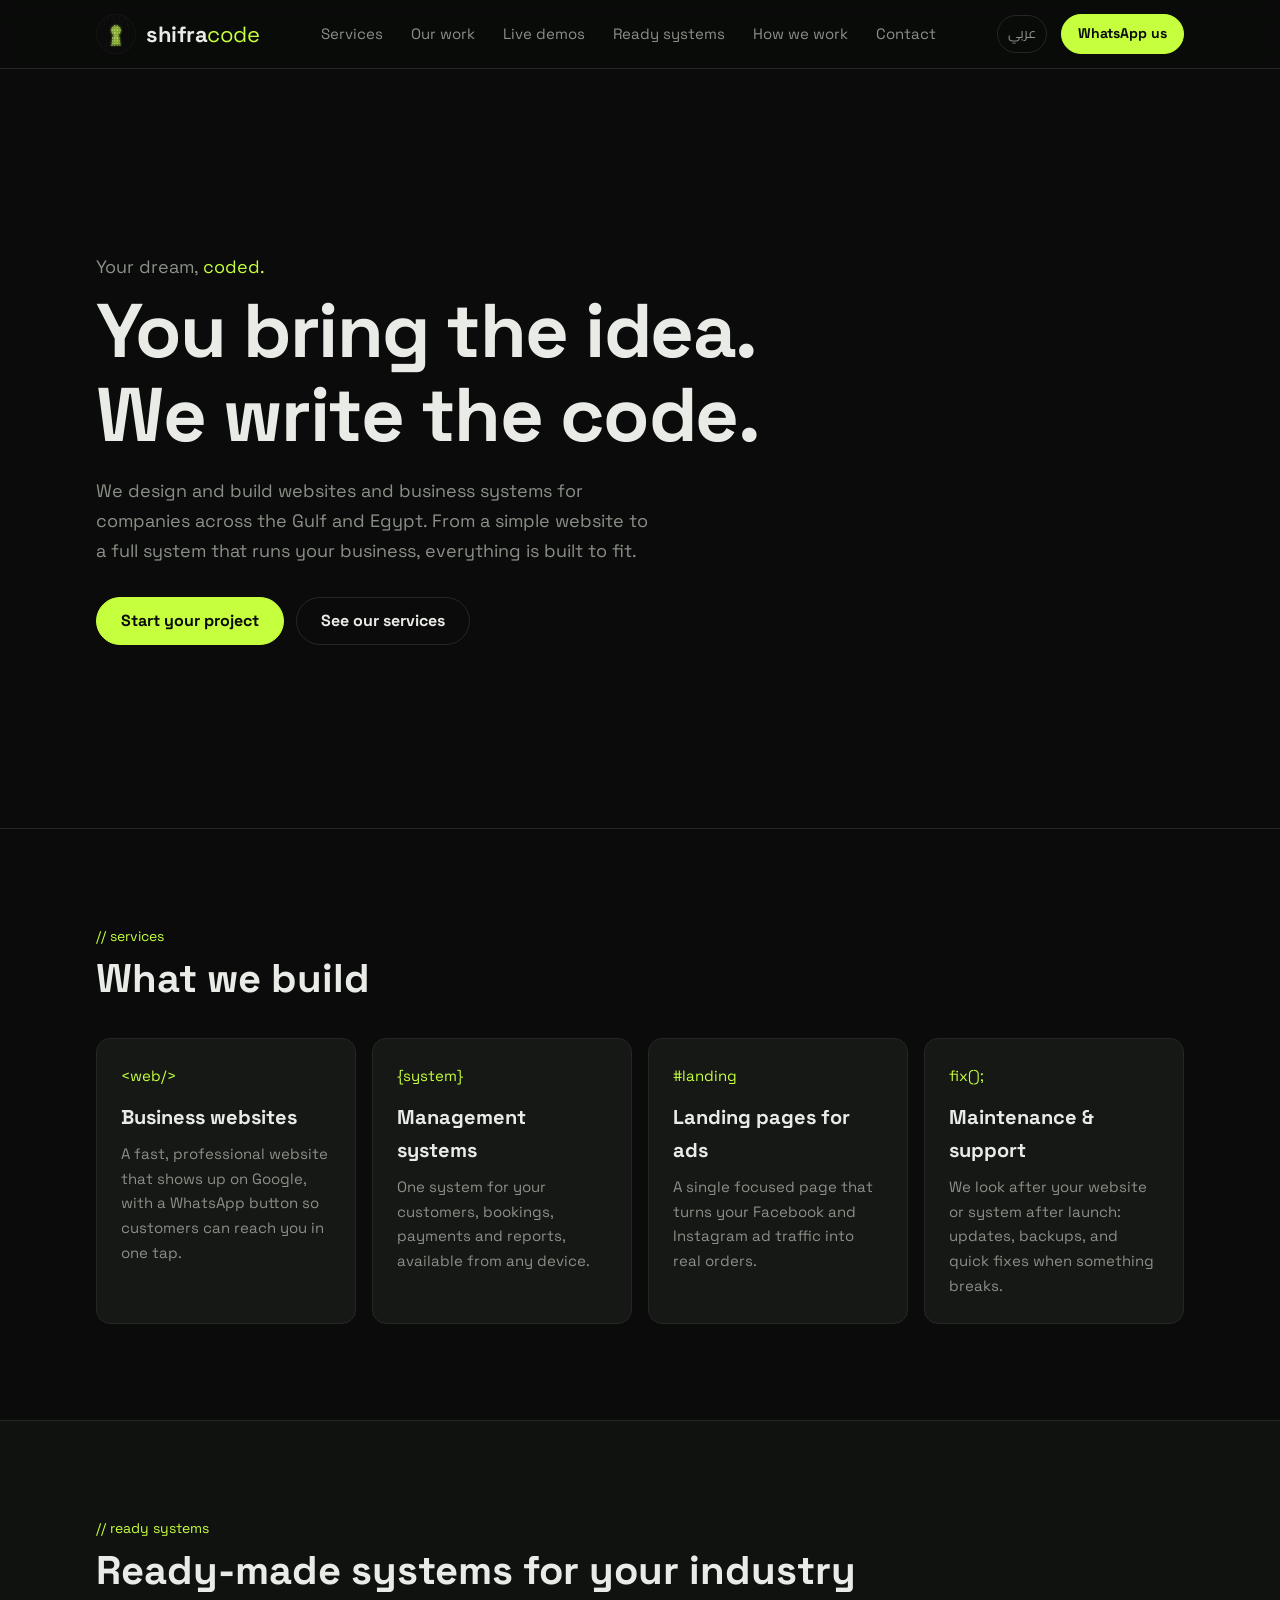
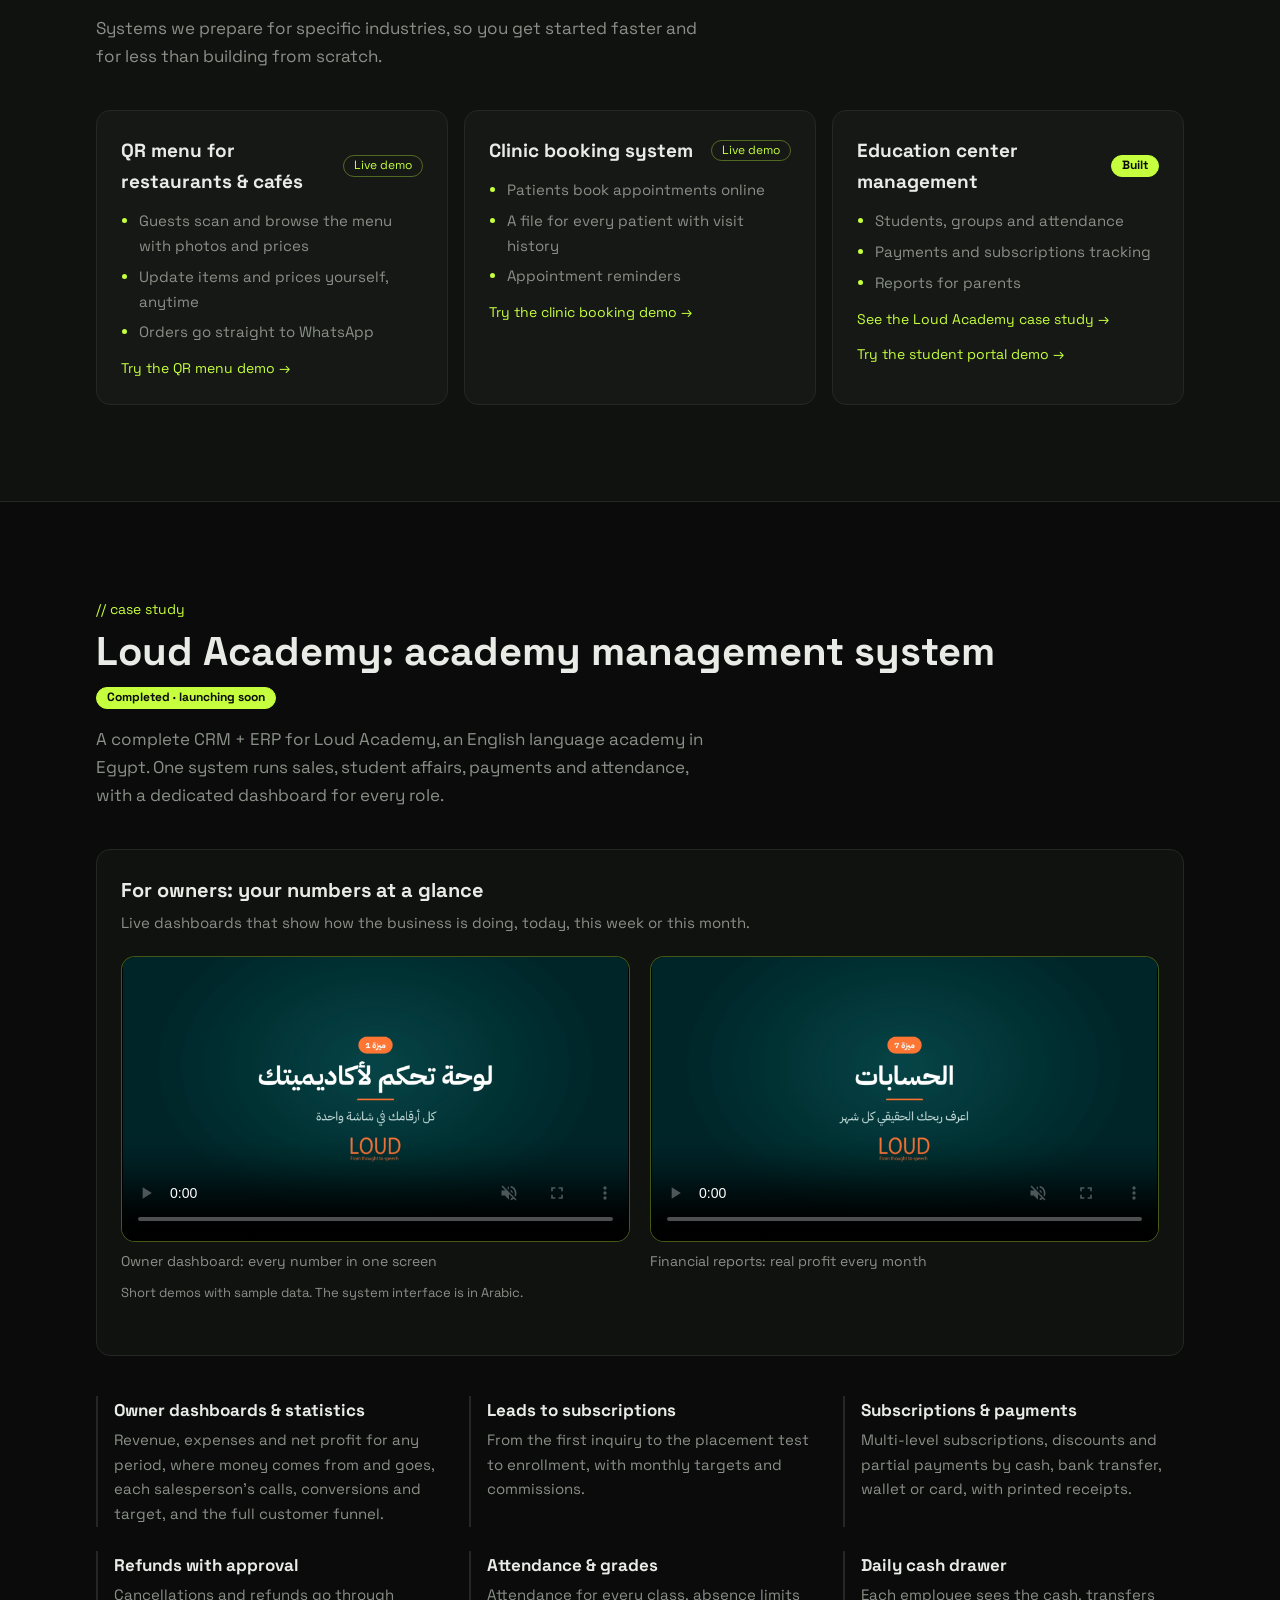
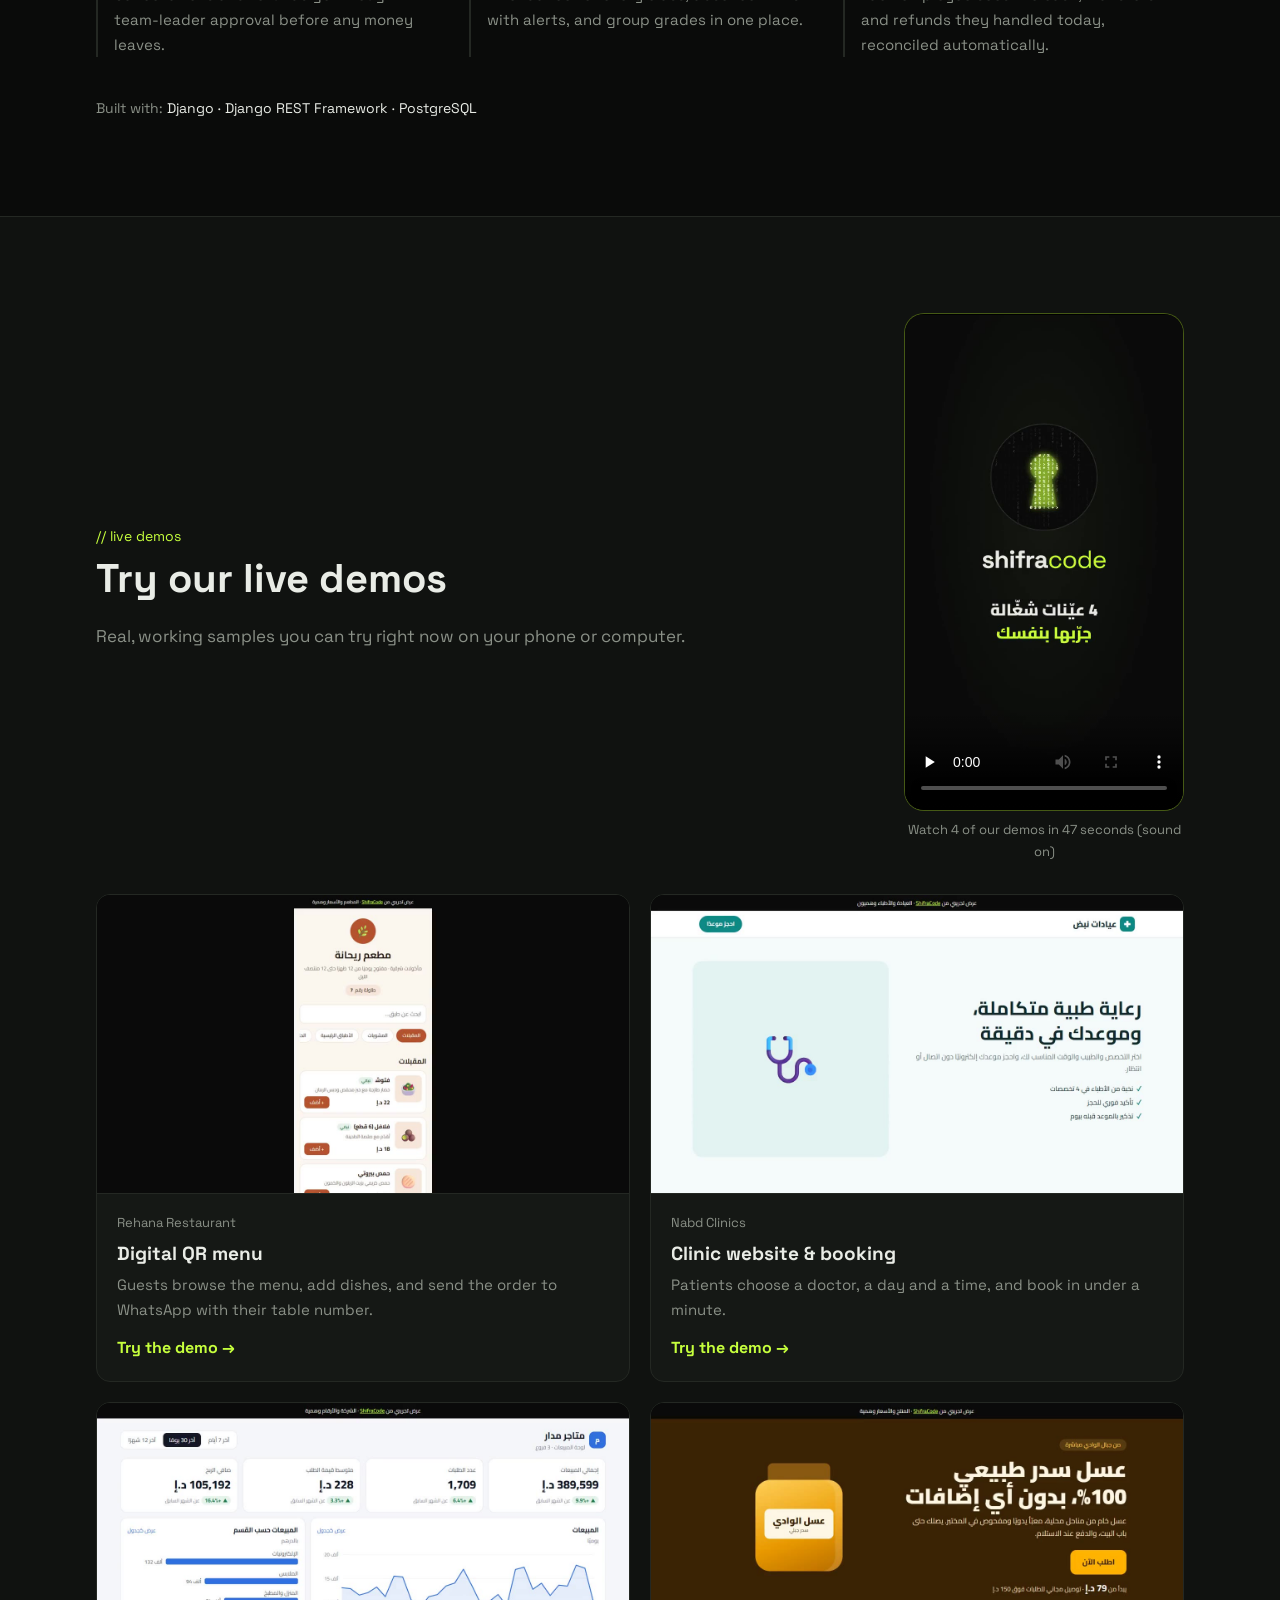
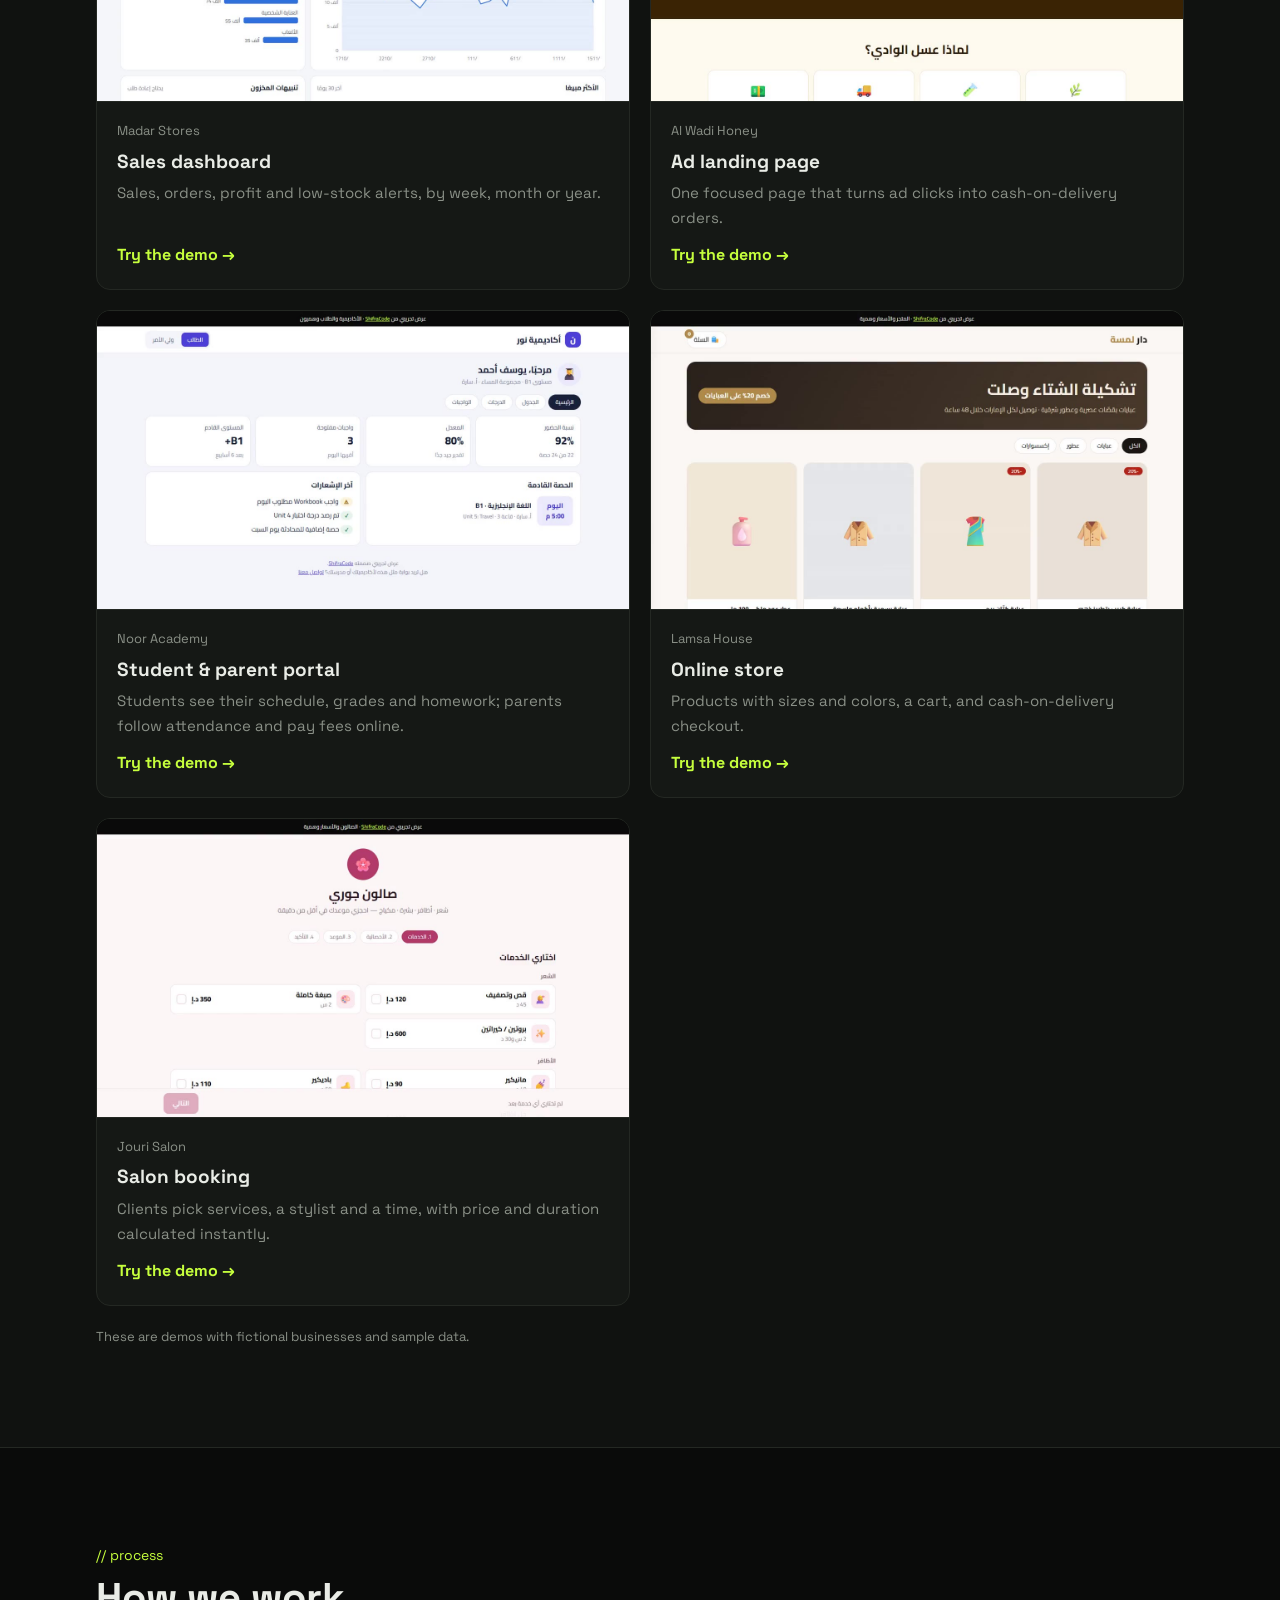
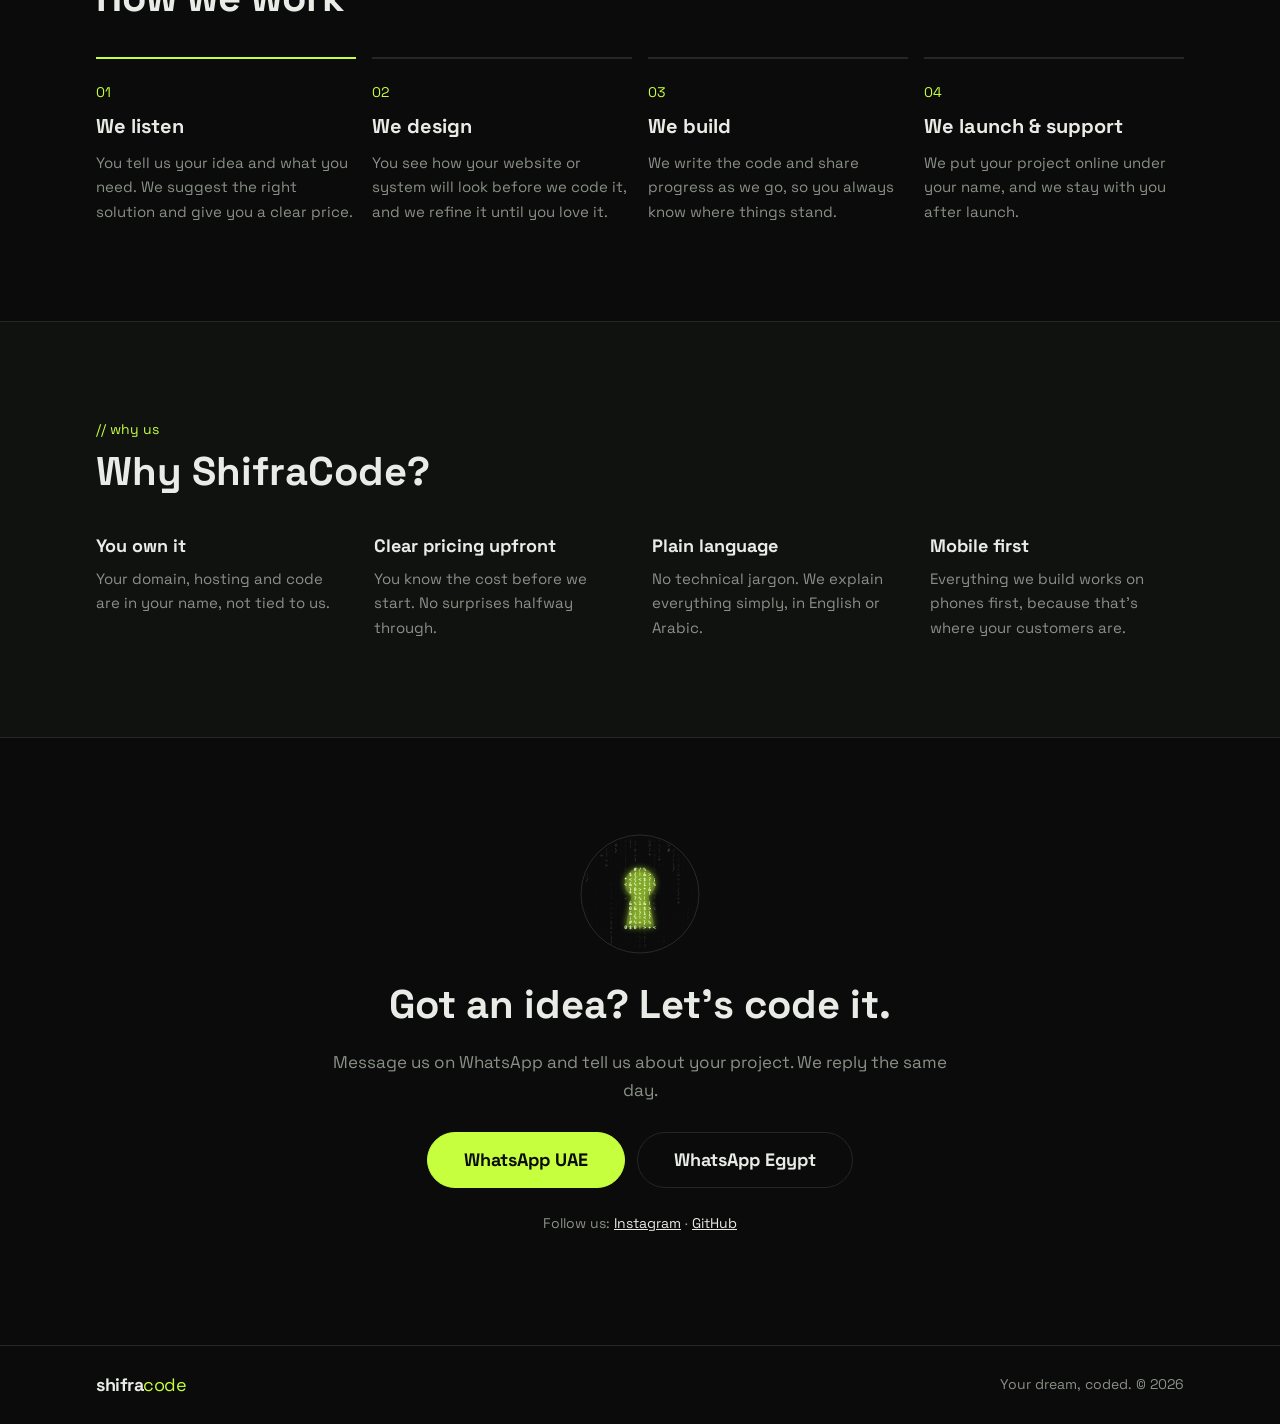
==== commit af5d8c5f: "Add student portal, online store and salon booking demos Co-Authored-By: Claude Opus 5.5 <noreply@an" ====
--- a/index.html
+++ b/index.html
@@ -21,7 +21,7 @@
   <link rel="preconnect" href="https://fonts.googleapis.com">
   <link rel="preconnect" href="https://fonts.gstatic.com" crossorigin>
   <link href="https://fonts.googleapis.com/css2?family=Cairo:wght@400;600;700;800&family=Space+Grotesk:wght@400;500;700&display=swap" rel="stylesheet">
-  <link rel="stylesheet" href="style.css?v=9">
+  <link rel="stylesheet" href="style.css?v=10">
 </head>
 <body>
 
@@ -138,6 +138,7 @@
               <li>Reports for parents</li>
             </ul>
             <a class="product__link" href="#work">See the Loud Academy case study &rarr;</a>
+            <a class="product__link" href="demos/student-portal/" target="_blank" rel="noopener">Try the student portal demo &rarr;</a>
           </article>
         </div>
       </div>
@@ -181,9 +182,9 @@
           <h2 class="section__title">Try our live demos</h2>
         <p class="section__lead">Real, working samples you can try right now on your phone or computer.</p>
           </div>
-          <figure class="reel"><video src="assets/demos/video/reel.mp4" poster="assets/demos/video/reel.jpg" controls playsinline preload="none" width="720" height="1280" aria-label="ShifraCode live demos video"></video><figcaption>Watch all 4 demos in 47 seconds (sound on)</figcaption></figure>
-        </div>
-        <div class="demo-cards"><article class="demo-card"><a class="demo-card__shot" href="demos/qr-menu/" target="_blank" rel="noopener" tabindex="-1" aria-hidden="true"><video src="assets/demos/video/qr-menu.mp4" poster="assets/demos/video/qr-menu.jpg" autoplay muted loop playsinline preload="metadata" width="1280" height="720"></video></a><div class="demo-card__body"><span class="demo-card__client">Rehana Restaurant</span><h3>Digital QR menu</h3><p>Guests browse the menu, add dishes, and send the order to WhatsApp with their table number.</p><a class="demo-card__link" href="demos/qr-menu/" target="_blank" rel="noopener">Try the demo &rarr;</a></div></article><article class="demo-card"><a class="demo-card__shot" href="demos/clinic/" target="_blank" rel="noopener" tabindex="-1" aria-hidden="true"><video src="assets/demos/video/clinic.mp4" poster="assets/demos/video/clinic.jpg" autoplay muted loop playsinline preload="metadata" width="1280" height="720"></video></a><div class="demo-card__body"><span class="demo-card__client">Nabd Clinics</span><h3>Clinic website &amp; booking</h3><p>Patients choose a doctor, a day and a time, and book in under a minute.</p><a class="demo-card__link" href="demos/clinic/" target="_blank" rel="noopener">Try the demo &rarr;</a></div></article><article class="demo-card"><a class="demo-card__shot" href="demos/dashboard/" target="_blank" rel="noopener" tabindex="-1" aria-hidden="true"><video src="assets/demos/video/dashboard.mp4" poster="assets/demos/video/dashboard.jpg" autoplay muted loop playsinline preload="metadata" width="1280" height="720"></video></a><div class="demo-card__body"><span class="demo-card__client">Madar Stores</span><h3>Sales dashboard</h3><p>Sales, orders, profit and low-stock alerts, by week, month or year.</p><a class="demo-card__link" href="demos/dashboard/" target="_blank" rel="noopener">Try the demo &rarr;</a></div></article><article class="demo-card"><a class="demo-card__shot" href="demos/landing/" target="_blank" rel="noopener" tabindex="-1" aria-hidden="true"><video src="assets/demos/video/landing.mp4" poster="assets/demos/video/landing.jpg" autoplay muted loop playsinline preload="metadata" width="1280" height="720"></video></a><div class="demo-card__body"><span class="demo-card__client">Al Wadi Honey</span><h3>Ad landing page</h3><p>One focused page that turns ad clicks into cash-on-delivery orders.</p><a class="demo-card__link" href="demos/landing/" target="_blank" rel="noopener">Try the demo &rarr;</a></div></article></div>
+          <figure class="reel"><video src="assets/demos/video/reel.mp4" poster="assets/demos/video/reel.jpg" controls playsinline preload="none" width="720" height="1280" aria-label="ShifraCode live demos video"></video><figcaption>Watch 4 of our demos in 47 seconds (sound on)</figcaption></figure>
+        </div>
+        <div class="demo-cards"><article class="demo-card"><a class="demo-card__shot" href="demos/qr-menu/" target="_blank" rel="noopener" tabindex="-1" aria-hidden="true"><video src="assets/demos/video/qr-menu.mp4" poster="assets/demos/video/qr-menu.jpg" autoplay muted loop playsinline preload="metadata" width="1280" height="720"></video></a><div class="demo-card__body"><span class="demo-card__client">Rehana Restaurant</span><h3>Digital QR menu</h3><p>Guests browse the menu, add dishes, and send the order to WhatsApp with their table number.</p><a class="demo-card__link" href="demos/qr-menu/" target="_blank" rel="noopener">Try the demo &rarr;</a></div></article><article class="demo-card"><a class="demo-card__shot" href="demos/clinic/" target="_blank" rel="noopener" tabindex="-1" aria-hidden="true"><video src="assets/demos/video/clinic.mp4" poster="assets/demos/video/clinic.jpg" autoplay muted loop playsinline preload="metadata" width="1280" height="720"></video></a><div class="demo-card__body"><span class="demo-card__client">Nabd Clinics</span><h3>Clinic website &amp; booking</h3><p>Patients choose a doctor, a day and a time, and book in under a minute.</p><a class="demo-card__link" href="demos/clinic/" target="_blank" rel="noopener">Try the demo &rarr;</a></div></article><article class="demo-card"><a class="demo-card__shot" href="demos/dashboard/" target="_blank" rel="noopener" tabindex="-1" aria-hidden="true"><video src="assets/demos/video/dashboard.mp4" poster="assets/demos/video/dashboard.jpg" autoplay muted loop playsinline preload="metadata" width="1280" height="720"></video></a><div class="demo-card__body"><span class="demo-card__client">Madar Stores</span><h3>Sales dashboard</h3><p>Sales, orders, profit and low-stock alerts, by week, month or year.</p><a class="demo-card__link" href="demos/dashboard/" target="_blank" rel="noopener">Try the demo &rarr;</a></div></article><article class="demo-card"><a class="demo-card__shot" href="demos/landing/" target="_blank" rel="noopener" tabindex="-1" aria-hidden="true"><video src="assets/demos/video/landing.mp4" poster="assets/demos/video/landing.jpg" autoplay muted loop playsinline preload="metadata" width="1280" height="720"></video></a><div class="demo-card__body"><span class="demo-card__client">Al Wadi Honey</span><h3>Ad landing page</h3><p>One focused page that turns ad clicks into cash-on-delivery orders.</p><a class="demo-card__link" href="demos/landing/" target="_blank" rel="noopener">Try the demo &rarr;</a></div></article><article class="demo-card"><a class="demo-card__shot" href="demos/student-portal/" target="_blank" rel="noopener" tabindex="-1" aria-hidden="true"><video src="assets/demos/video/student-portal.mp4" poster="assets/demos/video/student-portal.jpg" autoplay muted loop playsinline preload="metadata" width="1280" height="720"></video></a><div class="demo-card__body"><span class="demo-card__client">Noor Academy</span><h3>Student &amp; parent portal</h3><p>Students see their schedule, grades and homework; parents follow attendance and pay fees online.</p><a class="demo-card__link" href="demos/student-portal/" target="_blank" rel="noopener">Try the demo &rarr;</a></div></article><article class="demo-card"><a class="demo-card__shot" href="demos/store/" target="_blank" rel="noopener" tabindex="-1" aria-hidden="true"><video src="assets/demos/video/store.mp4" poster="assets/demos/video/store.jpg" autoplay muted loop playsinline preload="metadata" width="1280" height="720"></video></a><div class="demo-card__body"><span class="demo-card__client">Lamsa House</span><h3>Online store</h3><p>Products with sizes and colors, a cart, and cash-on-delivery checkout.</p><a class="demo-card__link" href="demos/store/" target="_blank" rel="noopener">Try the demo &rarr;</a></div></article><article class="demo-card"><a class="demo-card__shot" href="demos/salon/" target="_blank" rel="noopener" tabindex="-1" aria-hidden="true"><video src="assets/demos/video/salon.mp4" poster="assets/demos/video/salon.jpg" autoplay muted loop playsinline preload="metadata" width="1280" height="720"></video></a><div class="demo-card__body"><span class="demo-card__client">Jouri Salon</span><h3>Salon booking</h3><p>Clients pick services, a stylist and a time, with price and duration calculated instantly.</p><a class="demo-card__link" href="demos/salon/" target="_blank" rel="noopener">Try the demo &rarr;</a></div></article></div>
         <p class="work__note">These are demos with fictional businesses and sample data.</p>
       </div>
     </section>
@@ -270,6 +271,6 @@
     </div>
   </footer>
 
-  <script src="script.js?v=9"></script>
+  <script src="script.js?v=10"></script>
 </body>
 </html>
--- a/style.css
+++ b/style.css
@@ -237,7 +237,7 @@
 
 /* ===== دراسة الحالة (أعمالنا) ===== */
 .badge--done { color: var(--bg); background: var(--lime); border-color: var(--lime); font-weight: 700; }
-.product__link { display: inline-block; margin-top: 12px; color: var(--lime); font-size: 14px; text-decoration: none; }
+.product__link { display: block; width: fit-content; margin-top: 12px; color: var(--lime); font-size: 14px; text-decoration: none; }
 .product__link:hover { text-decoration: underline; }
 .work__head { display: flex; align-items: center; flex-wrap: wrap; gap: 8px 16px; margin-bottom: 16px; }
 .work__head .section__title { margin: 0; }
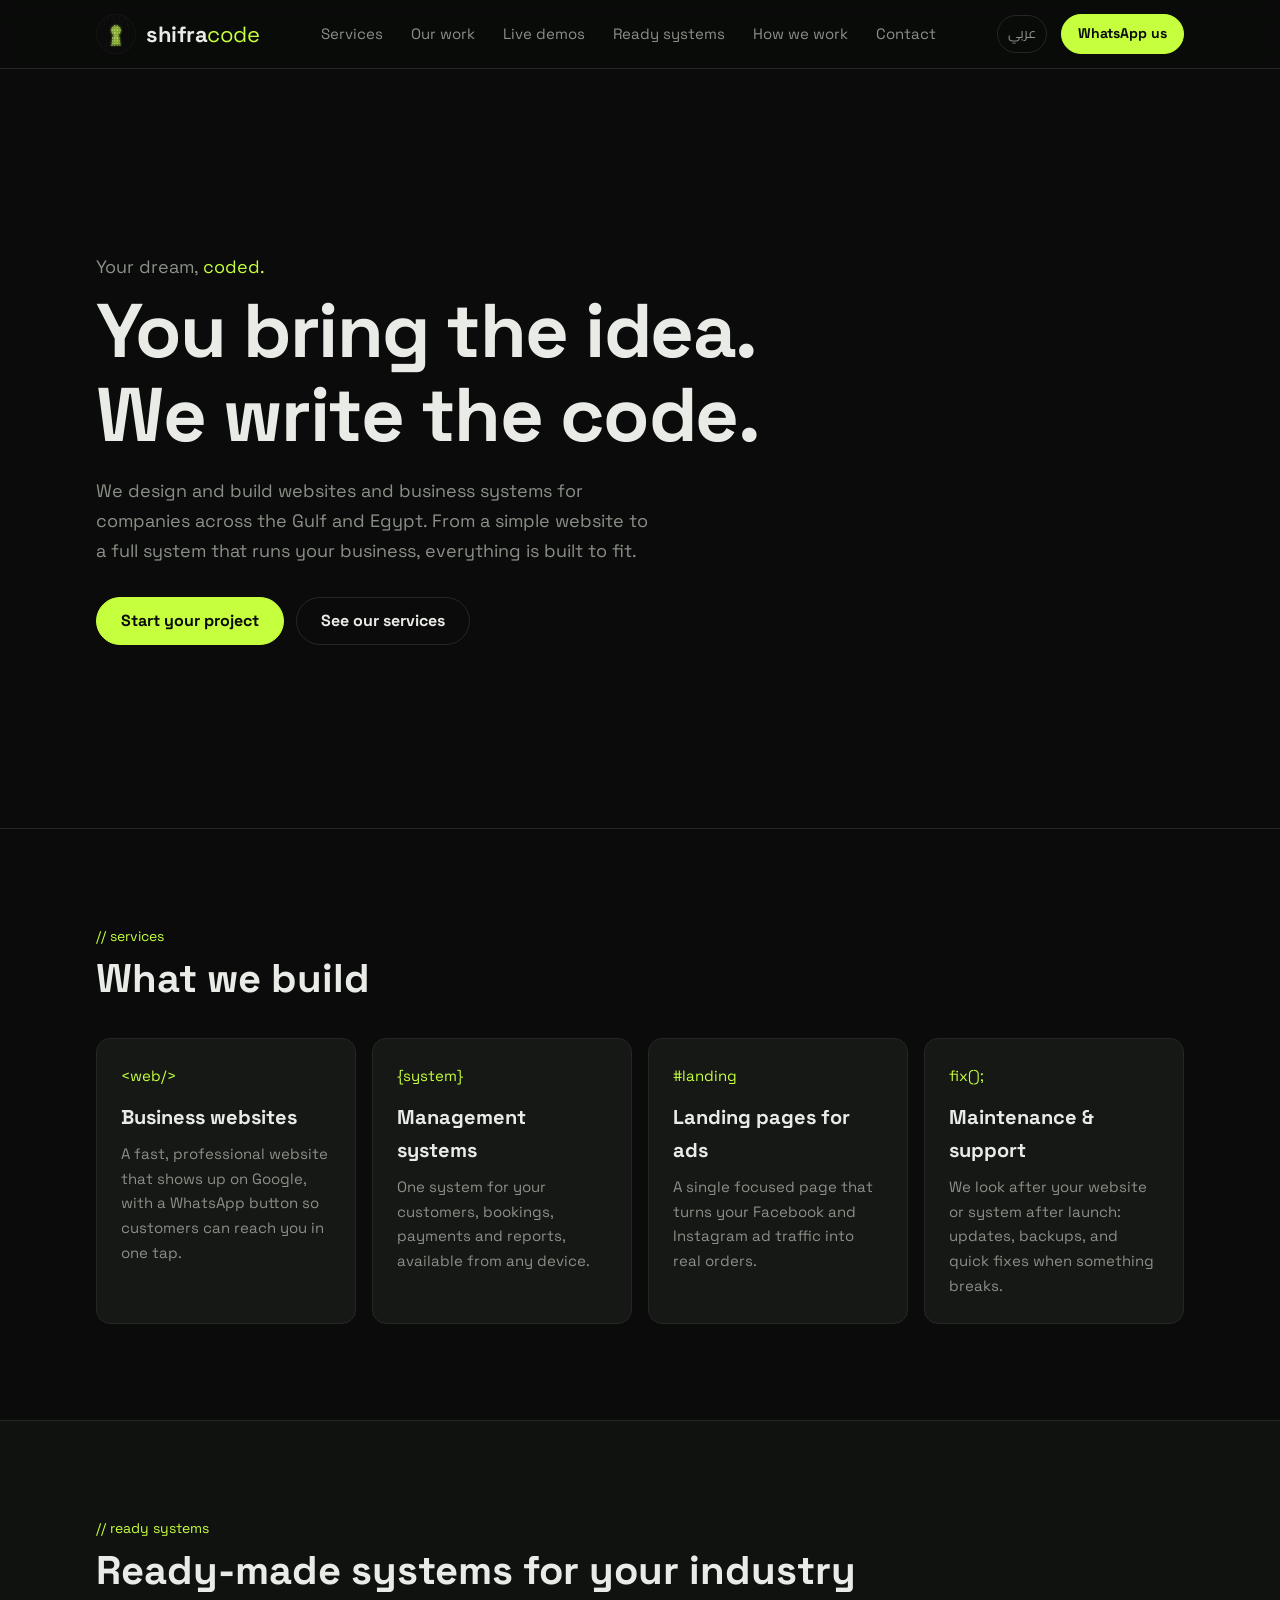
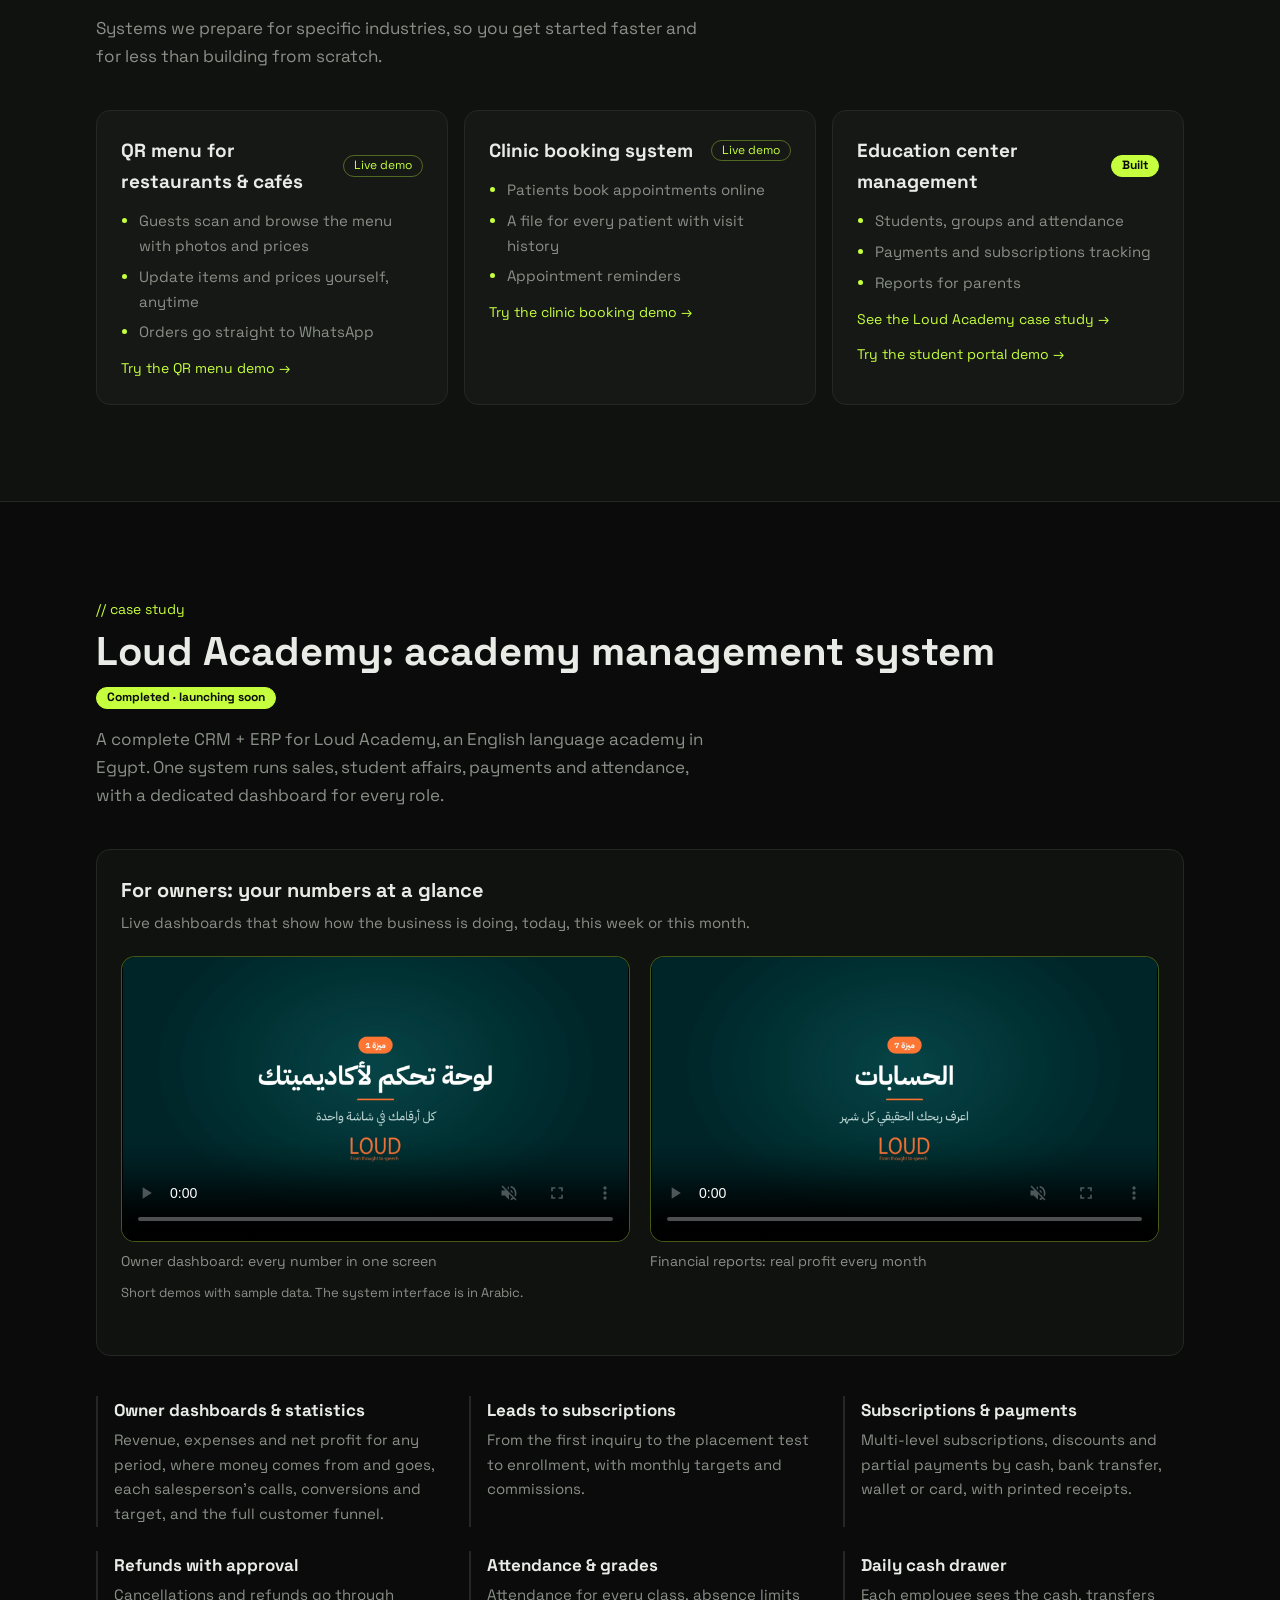
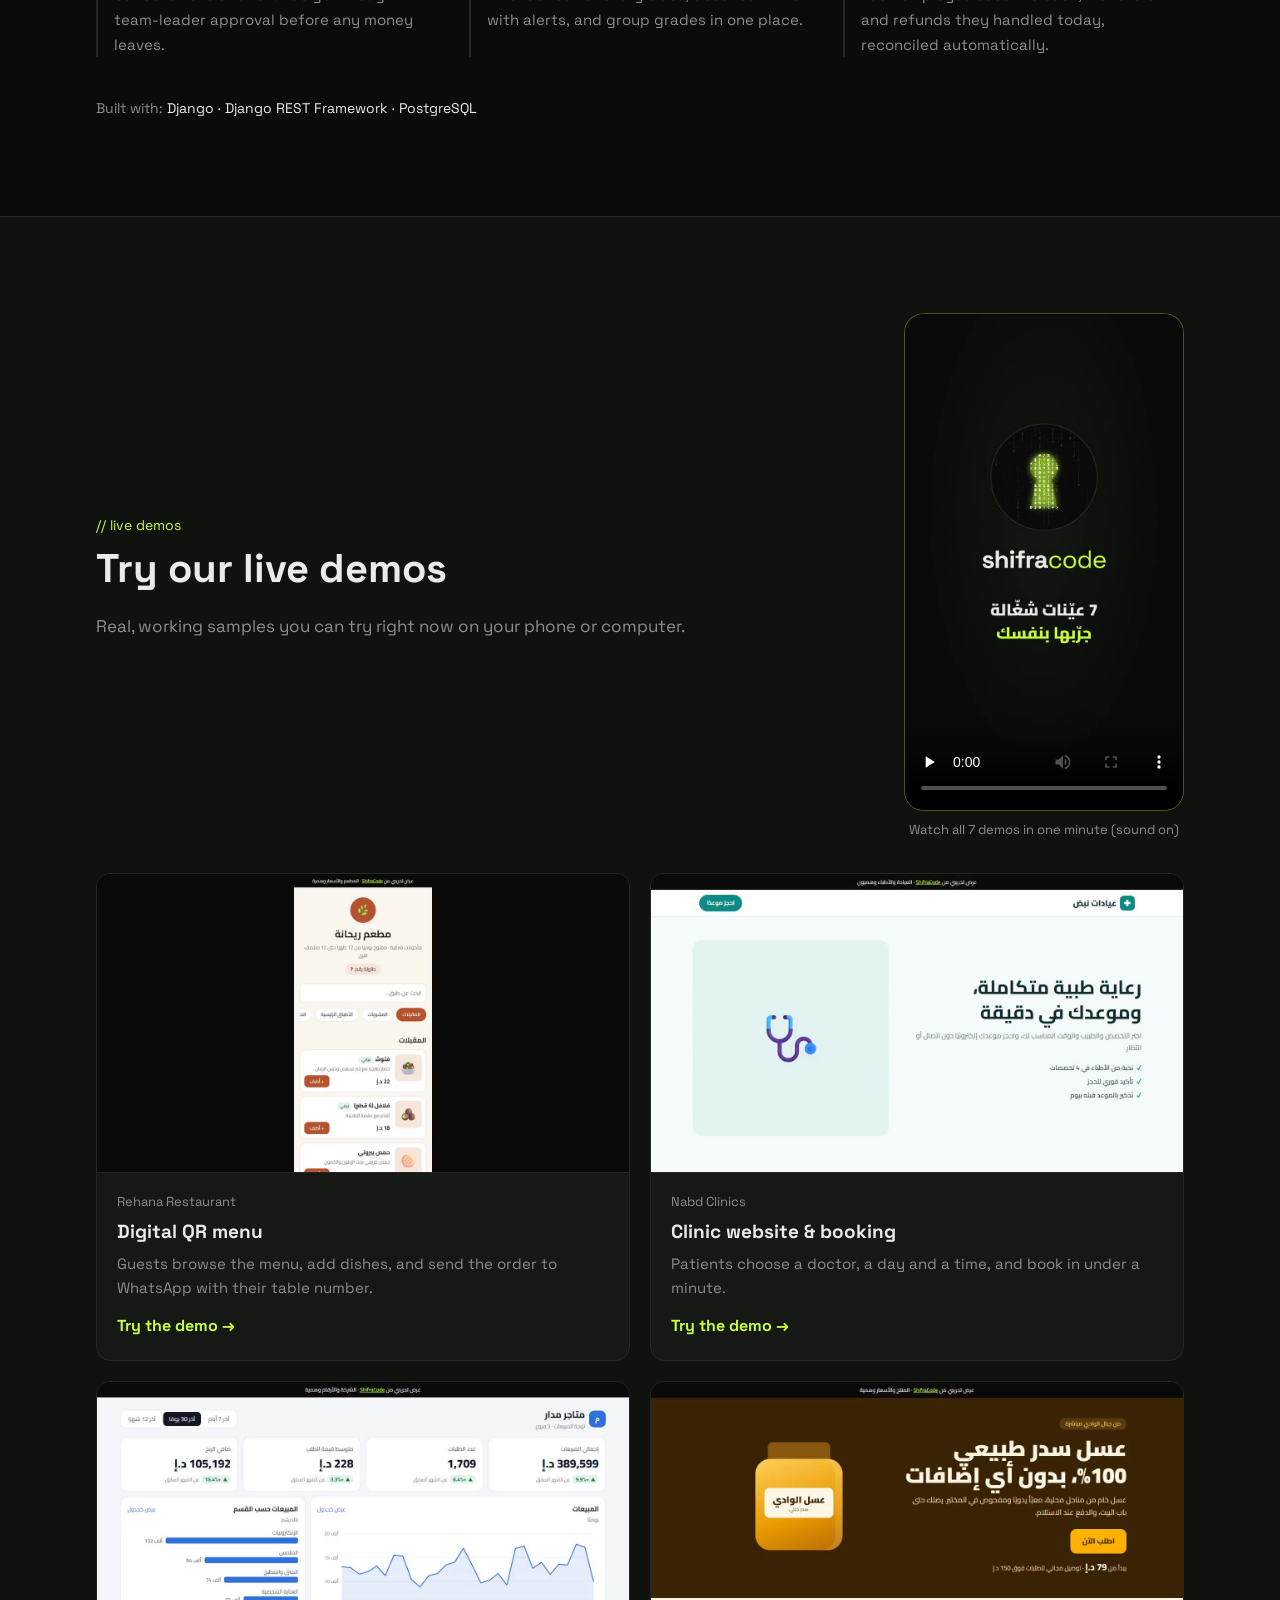
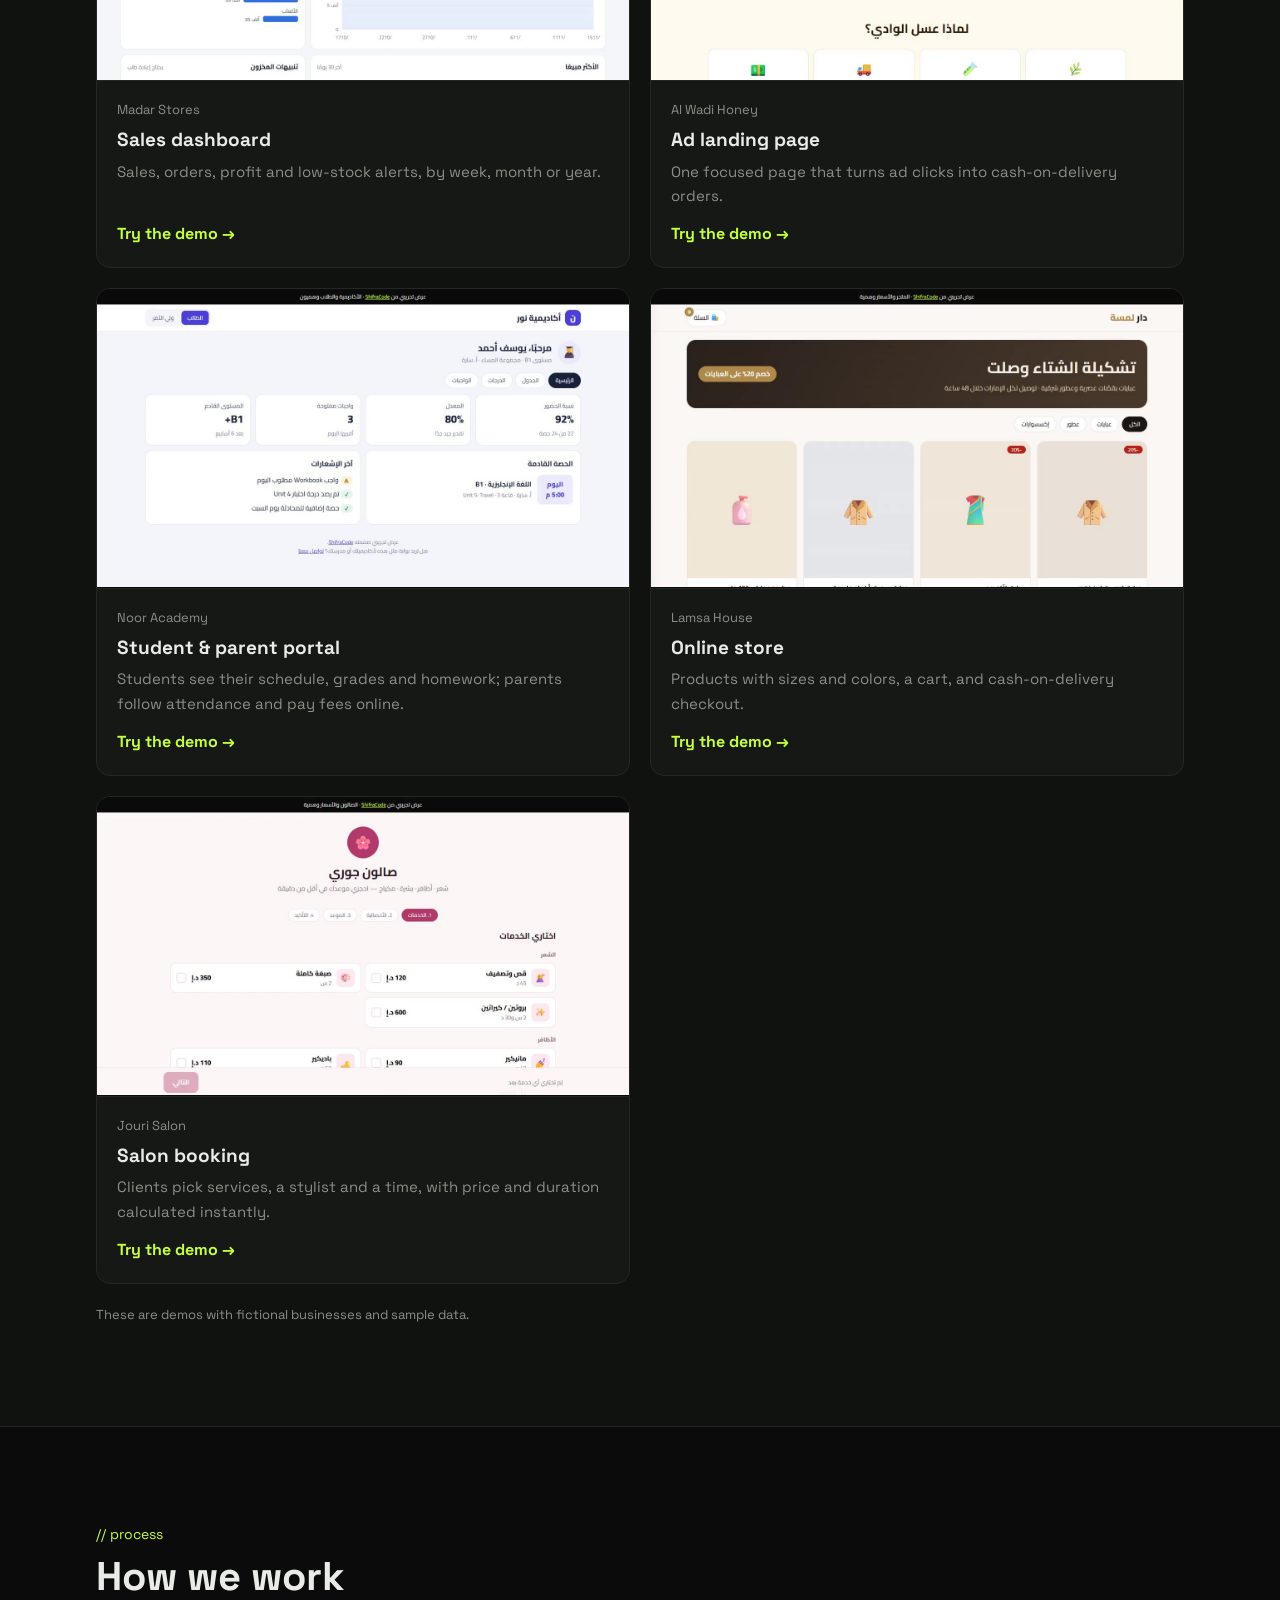
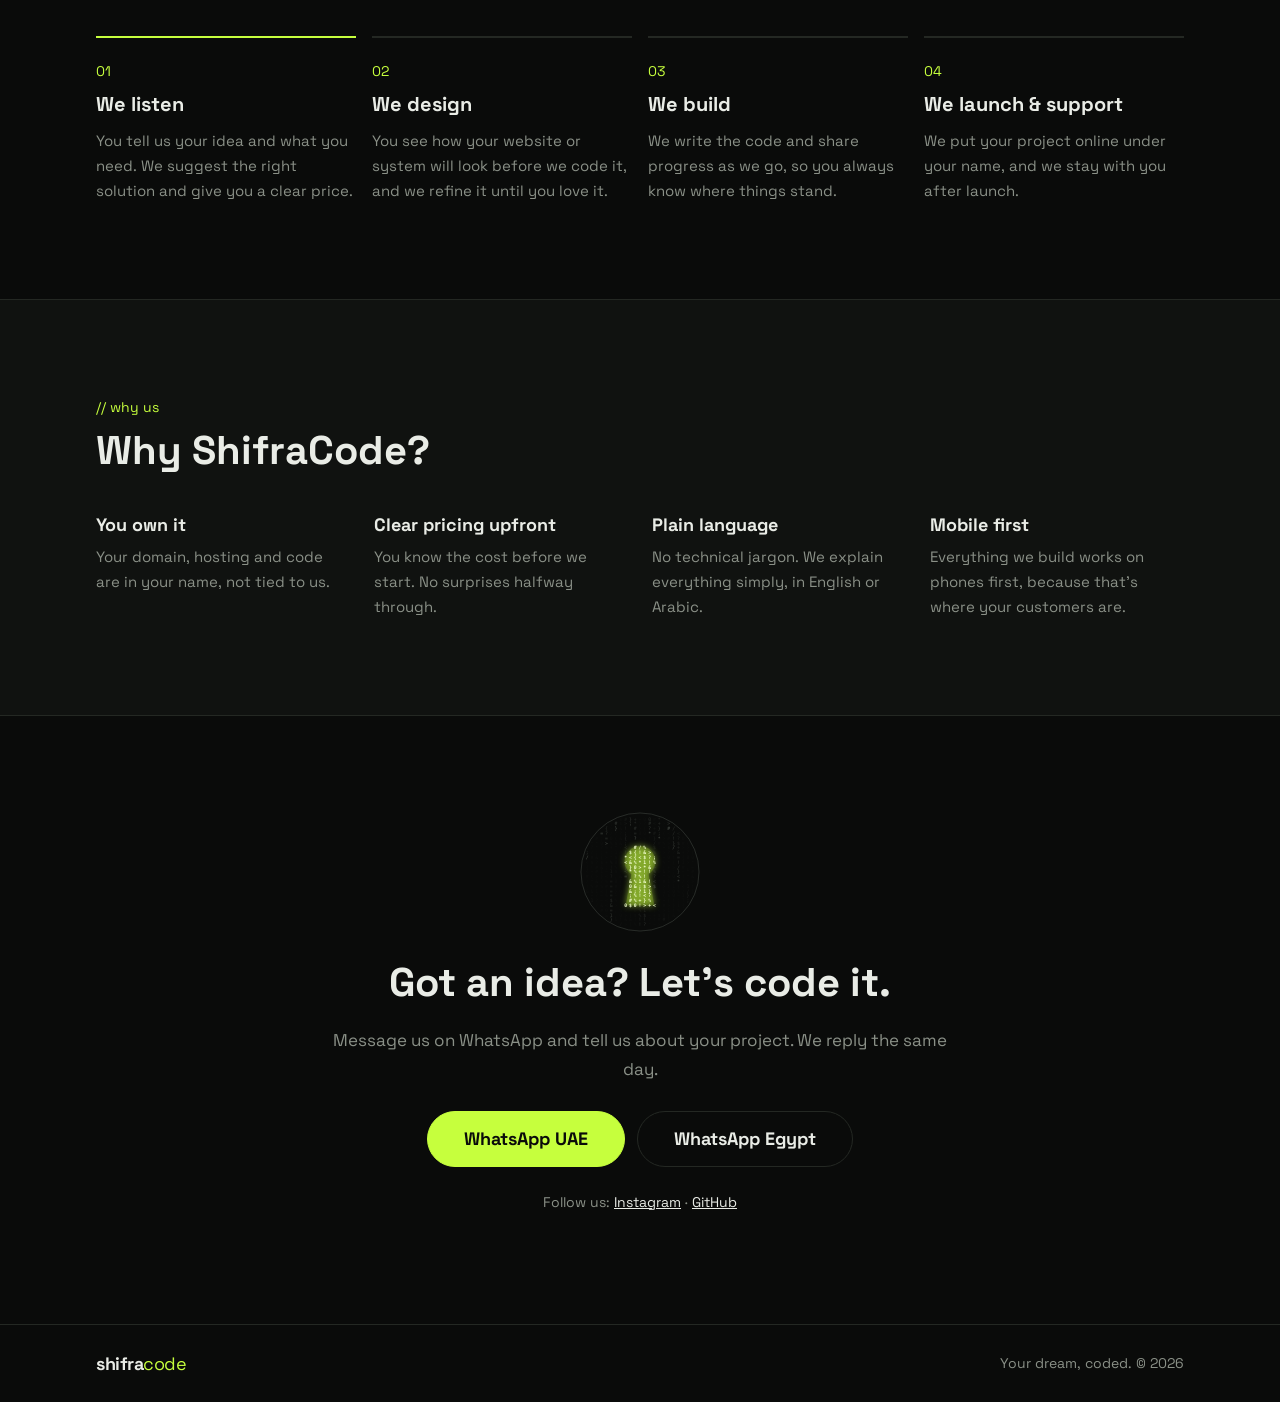
==== commit e5613e9d: "Replace demos reel with 7-demo version Co-Authored-By: Claude Opus 5.5 <noreply@anthropic.com>" ====
--- a/index.html
+++ b/index.html
@@ -182,7 +182,7 @@
           <h2 class="section__title">Try our live demos</h2>
         <p class="section__lead">Real, working samples you can try right now on your phone or computer.</p>
           </div>
-          <figure class="reel"><video src="assets/demos/video/reel.mp4" poster="assets/demos/video/reel.jpg" controls playsinline preload="none" width="720" height="1280" aria-label="ShifraCode live demos video"></video><figcaption>Watch 4 of our demos in 47 seconds (sound on)</figcaption></figure>
+          <figure class="reel"><video src="assets/demos/video/reel7.mp4" poster="assets/demos/video/reel7.jpg" controls playsinline preload="none" width="720" height="1280" aria-label="ShifraCode live demos video"></video><figcaption>Watch all 7 demos in one minute (sound on)</figcaption></figure>
         </div>
         <div class="demo-cards"><article class="demo-card"><a class="demo-card__shot" href="demos/qr-menu/" target="_blank" rel="noopener" tabindex="-1" aria-hidden="true"><video src="assets/demos/video/qr-menu.mp4" poster="assets/demos/video/qr-menu.jpg" autoplay muted loop playsinline preload="metadata" width="1280" height="720"></video></a><div class="demo-card__body"><span class="demo-card__client">Rehana Restaurant</span><h3>Digital QR menu</h3><p>Guests browse the menu, add dishes, and send the order to WhatsApp with their table number.</p><a class="demo-card__link" href="demos/qr-menu/" target="_blank" rel="noopener">Try the demo &rarr;</a></div></article><article class="demo-card"><a class="demo-card__shot" href="demos/clinic/" target="_blank" rel="noopener" tabindex="-1" aria-hidden="true"><video src="assets/demos/video/clinic.mp4" poster="assets/demos/video/clinic.jpg" autoplay muted loop playsinline preload="metadata" width="1280" height="720"></video></a><div class="demo-card__body"><span class="demo-card__client">Nabd Clinics</span><h3>Clinic website &amp; booking</h3><p>Patients choose a doctor, a day and a time, and book in under a minute.</p><a class="demo-card__link" href="demos/clinic/" target="_blank" rel="noopener">Try the demo &rarr;</a></div></article><article class="demo-card"><a class="demo-card__shot" href="demos/dashboard/" target="_blank" rel="noopener" tabindex="-1" aria-hidden="true"><video src="assets/demos/video/dashboard.mp4" poster="assets/demos/video/dashboard.jpg" autoplay muted loop playsinline preload="metadata" width="1280" height="720"></video></a><div class="demo-card__body"><span class="demo-card__client">Madar Stores</span><h3>Sales dashboard</h3><p>Sales, orders, profit and low-stock alerts, by week, month or year.</p><a class="demo-card__link" href="demos/dashboard/" target="_blank" rel="noopener">Try the demo &rarr;</a></div></article><article class="demo-card"><a class="demo-card__shot" href="demos/landing/" target="_blank" rel="noopener" tabindex="-1" aria-hidden="true"><video src="assets/demos/video/landing.mp4" poster="assets/demos/video/landing.jpg" autoplay muted loop playsinline preload="metadata" width="1280" height="720"></video></a><div class="demo-card__body"><span class="demo-card__client">Al Wadi Honey</span><h3>Ad landing page</h3><p>One focused page that turns ad clicks into cash-on-delivery orders.</p><a class="demo-card__link" href="demos/landing/" target="_blank" rel="noopener">Try the demo &rarr;</a></div></article><article class="demo-card"><a class="demo-card__shot" href="demos/student-portal/" target="_blank" rel="noopener" tabindex="-1" aria-hidden="true"><video src="assets/demos/video/student-portal.mp4" poster="assets/demos/video/student-portal.jpg" autoplay muted loop playsinline preload="metadata" width="1280" height="720"></video></a><div class="demo-card__body"><span class="demo-card__client">Noor Academy</span><h3>Student &amp; parent portal</h3><p>Students see their schedule, grades and homework; parents follow attendance and pay fees online.</p><a class="demo-card__link" href="demos/student-portal/" target="_blank" rel="noopener">Try the demo &rarr;</a></div></article><article class="demo-card"><a class="demo-card__shot" href="demos/store/" target="_blank" rel="noopener" tabindex="-1" aria-hidden="true"><video src="assets/demos/video/store.mp4" poster="assets/demos/video/store.jpg" autoplay muted loop playsinline preload="metadata" width="1280" height="720"></video></a><div class="demo-card__body"><span class="demo-card__client">Lamsa House</span><h3>Online store</h3><p>Products with sizes and colors, a cart, and cash-on-delivery checkout.</p><a class="demo-card__link" href="demos/store/" target="_blank" rel="noopener">Try the demo &rarr;</a></div></article><article class="demo-card"><a class="demo-card__shot" href="demos/salon/" target="_blank" rel="noopener" tabindex="-1" aria-hidden="true"><video src="assets/demos/video/salon.mp4" poster="assets/demos/video/salon.jpg" autoplay muted loop playsinline preload="metadata" width="1280" height="720"></video></a><div class="demo-card__body"><span class="demo-card__client">Jouri Salon</span><h3>Salon booking</h3><p>Clients pick services, a stylist and a time, with price and duration calculated instantly.</p><a class="demo-card__link" href="demos/salon/" target="_blank" rel="noopener">Try the demo &rarr;</a></div></article></div>
         <p class="work__note">These are demos with fictional businesses and sample data.</p>
